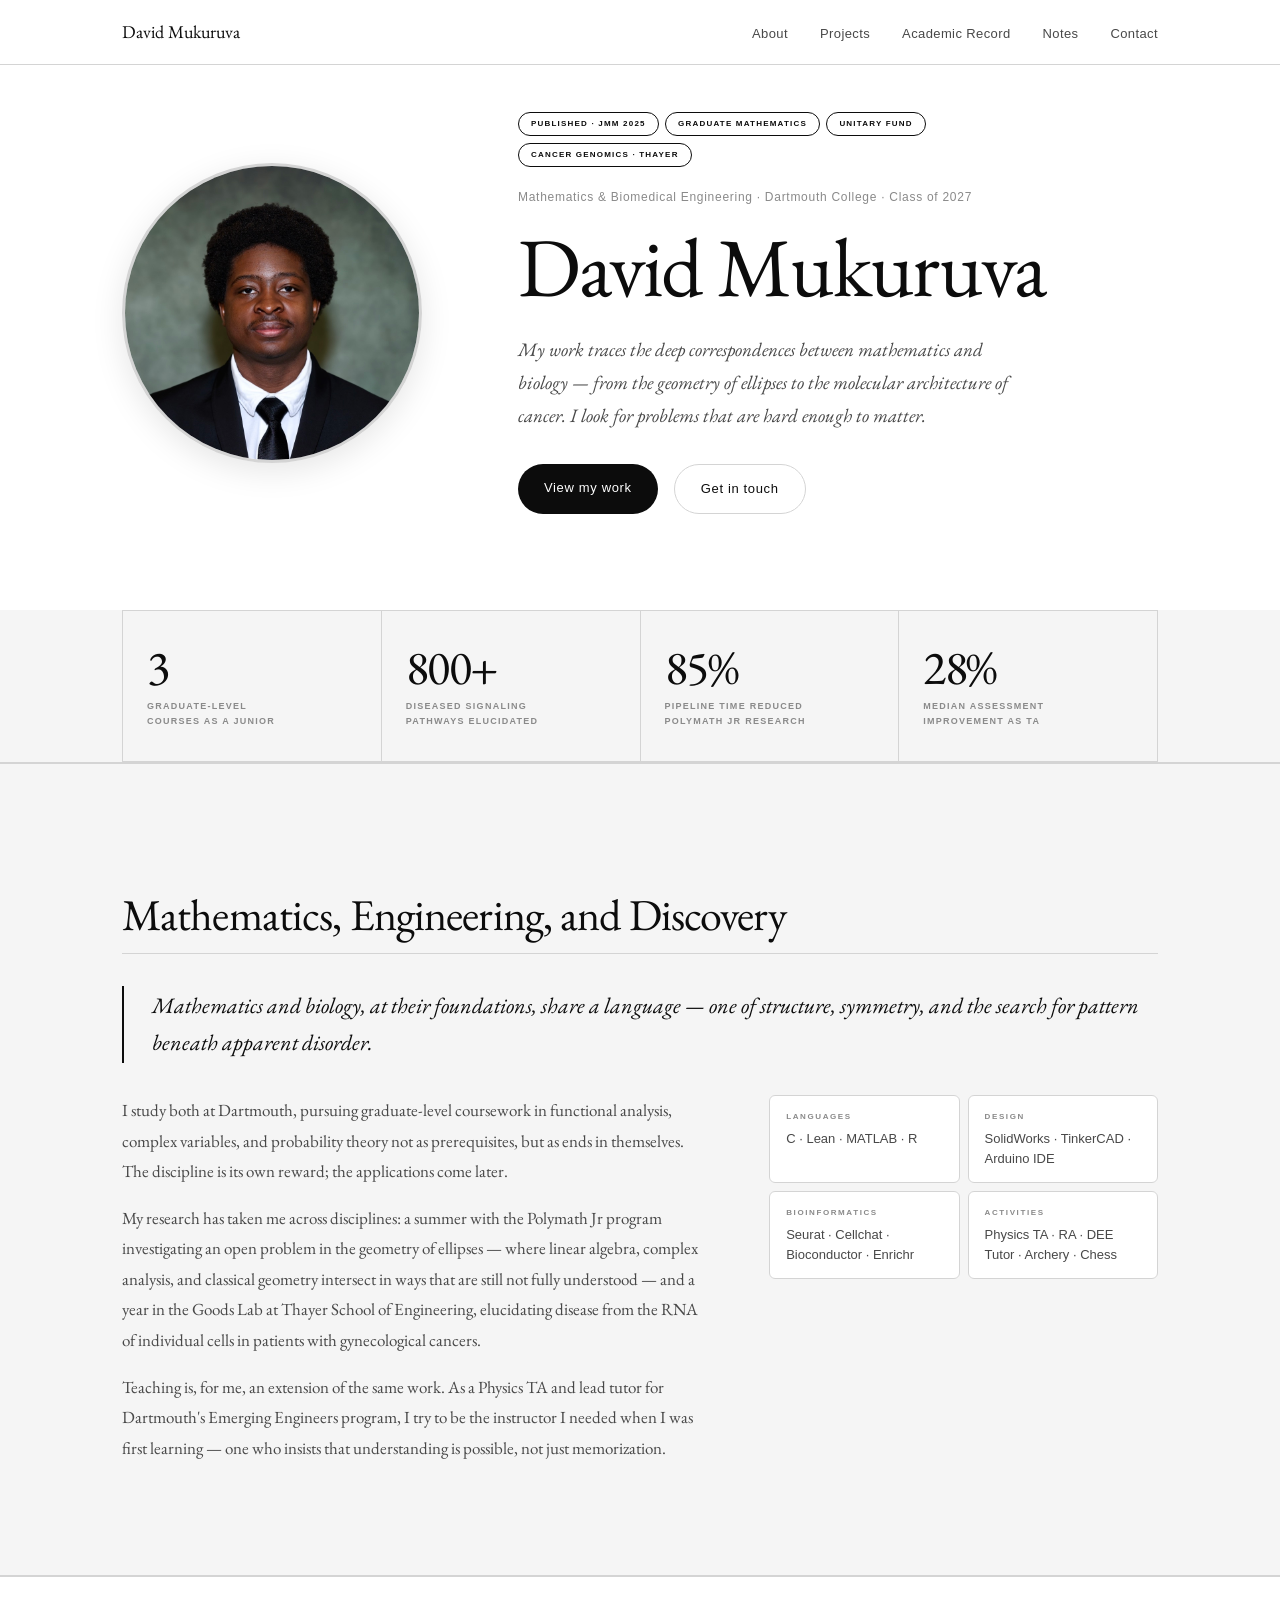
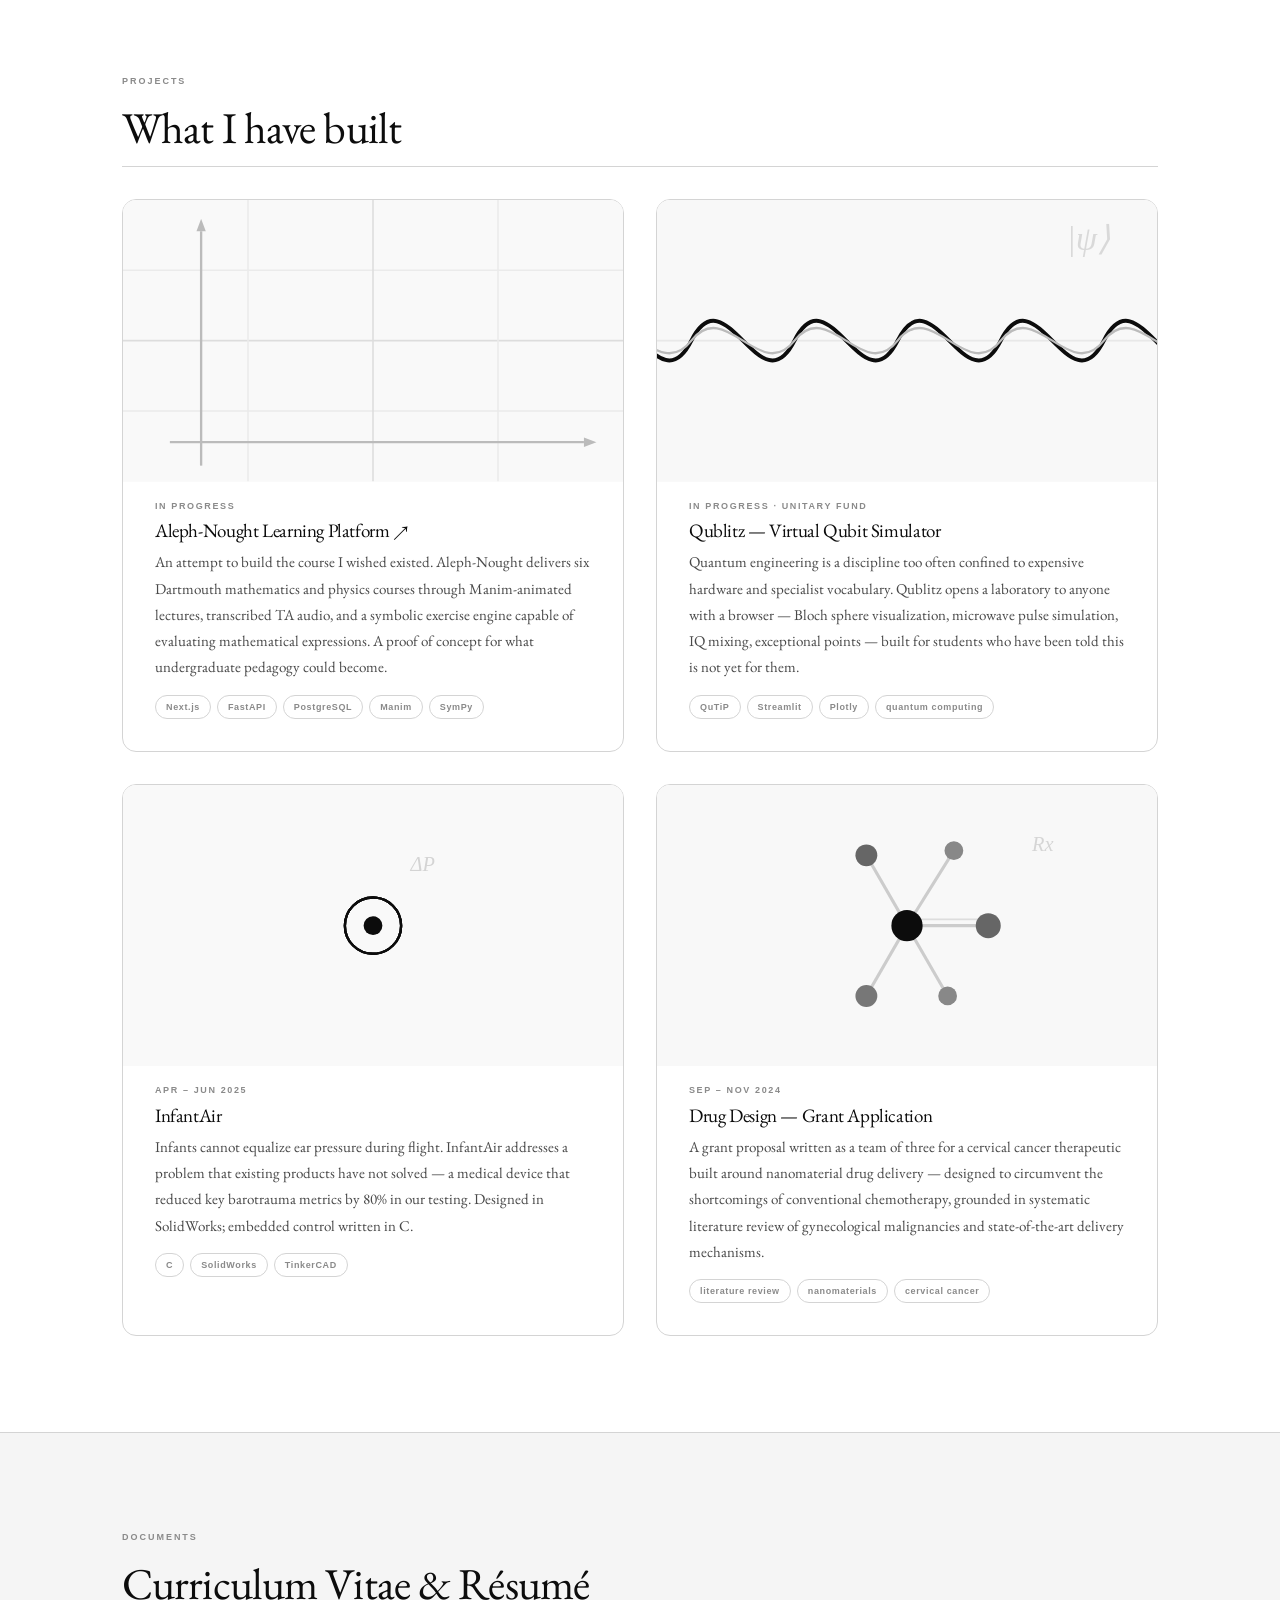
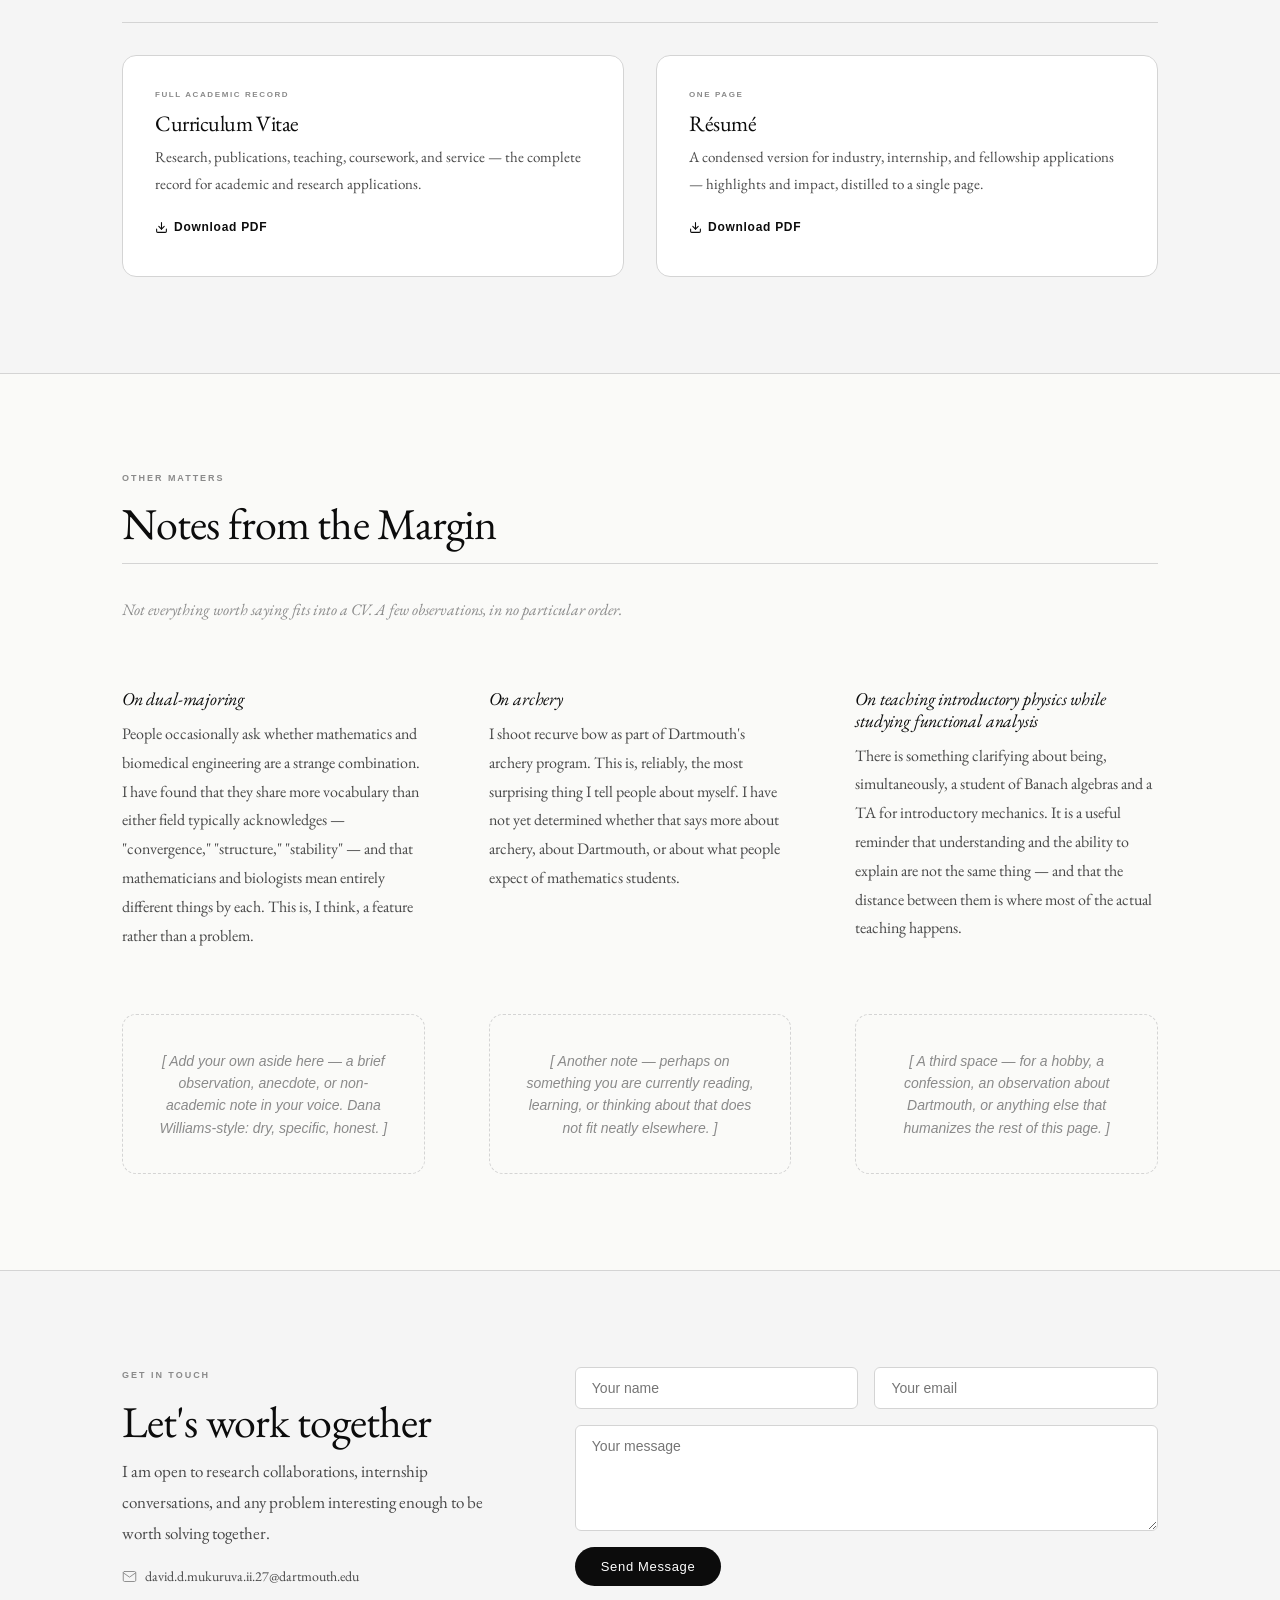
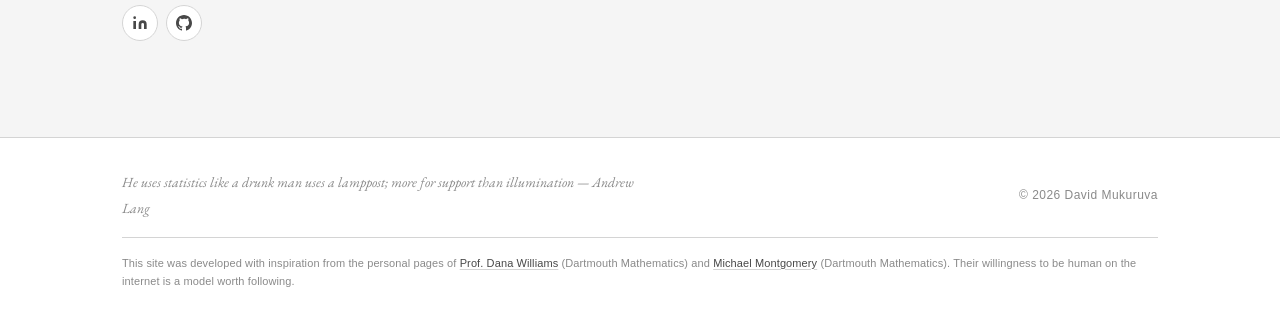
==== index.html @ 47dbb015 "feat: rounded aesthetic, SVG animations, downloads, asides, attributions Rounding / softer feel: - -" ====
<!DOCTYPE html>
<html lang="en">
<head>
  <meta charset="UTF-8">
  <meta name="viewport" content="width=device-width, initial-scale=1.0">
  <title>David Mukuruva — Mathematics &amp; BME at Dartmouth</title>
  <link rel="stylesheet" href="styles.css">
</head>
<body>

<!-- Header -->
<header class="header">
  <div class="container header-inner">
    <a href="#" class="logo">David Mukuruva</a>
    <button class="nav-toggle" aria-label="Toggle navigation" aria-expanded="false">
      <span></span><span></span><span></span>
    </button>
    <nav class="nav" id="nav">
      <ul class="nav-list">
        <li><a href="#about" class="nav-link">About</a></li>
        <li><a href="#projects" class="nav-link">Projects</a></li>
        <li><a href="coursework.html" class="nav-link">Academic Record</a></li>
        <li><a href="#notes" class="nav-link">Notes</a></li>
        <li><a href="#contact" class="nav-link">Contact</a></li>
      </ul>
    </nav>
  </div>
</header>

<!-- Hero -->
<section class="hero" id="hero">
  <div class="container">
    <div class="hero-grid">
      <div class="hero-visual">
        <div class="portrait-frame">
          <img src="images/david.jpg" alt="David Mukuruva">
        </div>
      </div>
      <div class="hero-content">
        <div class="hero-badges">
          <span class="hero-badge">Published · JMM 2025</span>
          <span class="hero-badge">Graduate Mathematics</span>
          <span class="hero-badge">Unitary Fund</span>
          <span class="hero-badge">Cancer Genomics · Thayer</span>
        </div>
        <p class="hero-tagline">Mathematics &amp; Biomedical Engineering · Dartmouth College · Class of 2027</p>
        <h1>David Mukuruva</h1>
        <p class="hero-description">
          My work traces the deep correspondences between mathematics and biology — from the geometry of ellipses to the molecular architecture of cancer. I look for problems that are hard enough to matter.
        </p>
        <div class="btn-group">
          <a href="#projects" class="btn btn-primary">View my work</a>
          <a href="#contact" class="btn btn-secondary">Get in touch</a>
        </div>
      </div>
    </div>
  </div>
</section>

<!-- Credential Bar -->
<div class="cred-bar">
  <div class="container">
    <div class="cred-grid">
      <div class="cred-item" data-animate style="--anim-delay: 0s">
        <span class="cred-number">3</span>
        <span class="cred-label">Graduate-level<br>courses as a junior</span>
      </div>
      <div class="cred-item" data-animate style="--anim-delay: 0.08s">
        <span class="cred-number">800+</span>
        <span class="cred-label">Diseased signaling<br>pathways elucidated</span>
      </div>
      <div class="cred-item" data-animate style="--anim-delay: 0.16s">
        <span class="cred-number">85%</span>
        <span class="cred-label">Pipeline time reduced<br>Polymath Jr research</span>
      </div>
      <div class="cred-item" data-animate style="--anim-delay: 0.24s">
        <span class="cred-number">28%</span>
        <span class="cred-label">Median assessment<br>improvement as TA</span>
      </div>
    </div>
  </div>
</div>

<!-- About -->
<section class="about" id="about">
  <div class="container">
    <span class="section-label" data-animate>About</span>
    <h2 class="section-title" data-animate style="--anim-delay: 0.05s">Mathematics, Engineering, and Discovery</h2>
    <blockquote class="pullquote" data-animate style="--anim-delay: 0.1s">
      Mathematics and biology, at their foundations, share a language — one of structure, symmetry, and the search for pattern beneath apparent disorder.
    </blockquote>
    <div class="about-body">
      <div class="about-prose" data-animate style="--anim-delay: 0.15s">
        <p>I study both at Dartmouth, pursuing graduate-level coursework in functional analysis, complex variables, and probability theory not as prerequisites, but as ends in themselves. The discipline is its own reward; the applications come later.</p>
        <p>My research has taken me across disciplines: a summer with the Polymath Jr program investigating an open problem in the geometry of ellipses — where linear algebra, complex analysis, and classical geometry intersect in ways that are still not fully understood — and a year in the Goods Lab at Thayer School of Engineering, elucidating disease from the RNA of individual cells in patients with gynecological cancers.</p>
        <p>Teaching is, for me, an extension of the same work. As a Physics TA and lead tutor for Dartmouth's Emerging Engineers program, I try to be the instructor I needed when I was first learning — one who insists that understanding is possible, not just memorization.</p>
      </div>
      <div class="skills-grid" data-animate style="--anim-delay: 0.2s">
        <div class="skill-item">
          <div class="skill-label">Languages</div>
          <div class="skill-value">C · Lean · MATLAB · R</div>
        </div>
        <div class="skill-item">
          <div class="skill-label">Design</div>
          <div class="skill-value">SolidWorks · TinkerCAD · Arduino IDE</div>
        </div>
        <div class="skill-item">
          <div class="skill-label">Bioinformatics</div>
          <div class="skill-value">Seurat · Cellchat · Bioconductor · Enrichr</div>
        </div>
        <div class="skill-item">
          <div class="skill-label">Activities</div>
          <div class="skill-value">Physics TA · RA · DEE Tutor · Archery · Chess</div>
        </div>
      </div>
    </div>
  </div>
</section>

<!-- Projects — SVG animated card visuals -->
<section class="projects" id="projects">
  <div class="container">
    <span class="section-label" data-animate>Projects</span>
    <h2 class="section-title" data-animate style="--anim-delay: 0.05s">What I have built</h2>
    <div class="work-grid">

      <!-- Aleph-Nought: animated function curve on coordinate axes -->
      <article class="work-card" data-animate style="--anim-delay: 0s">
        <div class="work-image">
          <svg viewBox="0 0 320 180" xmlns="http://www.w3.org/2000/svg" aria-hidden="true">
            <rect width="320" height="180" fill="#f9f9f9"/>
            <!-- Fine grid -->
            <line x1="0" y1="45" x2="320" y2="45" stroke="#ebebeb" stroke-width="1"/>
            <line x1="0" y1="90" x2="320" y2="90" stroke="#ddd" stroke-width="1"/>
            <line x1="0" y1="135" x2="320" y2="135" stroke="#ebebeb" stroke-width="1"/>
            <line x1="80" y1="0" x2="80" y2="180" stroke="#ebebeb" stroke-width="1"/>
            <line x1="160" y1="0" x2="160" y2="180" stroke="#ddd" stroke-width="1"/>
            <line x1="240" y1="0" x2="240" y2="180" stroke="#ebebeb" stroke-width="1"/>
            <!-- Axes -->
            <line x1="30" y1="155" x2="295" y2="155" stroke="#bbb" stroke-width="1.5"/>
            <line x1="50" y1="170" x2="50" y2="20" stroke="#bbb" stroke-width="1.5"/>
            <!-- Arrow heads -->
            <polygon points="295,152 303,155 295,158" fill="#bbb"/>
            <polygon points="47,20 50,12 53,20" fill="#bbb"/>
            <!-- Animated curve: polynomial/sinusoidal blend -->
            <path d="M 55,145 C 90,140 110,50 160,95 C 205,135 235,45 285,40"
                  fill="none" stroke="#0c0c0c" stroke-width="2.5"
                  stroke-linecap="round"
                  class="card-curve"/>
            <!-- Dot at end -->
            <circle cx="285" cy="40" r="4" fill="#0c0c0c" class="card-curve-dot"/>
            <!-- f(x) label -->
            <text x="258" y="34" font-family="Georgia,serif" font-size="14" fill="#0c0c0c" font-style="italic" class="card-curve-dot">f (x)</text>
          </svg>
        </div>
        <div class="work-info">
          <span class="work-category">in progress</span>
          <h3><a href="https://www.aleph-nought.com" target="_blank" rel="noopener">Aleph-Nought Learning Platform ↗</a></h3>
          <p>An attempt to build the course I wished existed. Aleph-Nought delivers six Dartmouth mathematics and physics courses through Manim-animated lectures, transcribed TA audio, and a symbolic exercise engine capable of evaluating mathematical expressions. A proof of concept for what undergraduate pedagogy could become.</p>
          <div class="tags">
            <span class="tag">Next.js</span>
            <span class="tag">FastAPI</span>
            <span class="tag">PostgreSQL</span>
            <span class="tag">Manim</span>
            <span class="tag">SymPy</span>
          </div>
        </div>
      </article>

      <!-- Qublitz: animated scrolling waveform (quantum oscillation) -->
      <article class="work-card" data-animate style="--anim-delay: 0.1s">
        <div class="work-image">
          <svg viewBox="0 0 320 180" xmlns="http://www.w3.org/2000/svg" overflow="hidden" aria-hidden="true">
            <rect width="320" height="180" fill="#f8f8f8"/>
            <!-- Baseline -->
            <line x1="0" y1="90" x2="320" y2="90" stroke="#e8e8e8" stroke-width="1"/>
            <!-- Moving primary wave: period 88px, starts left of view -->
            <g class="card-wave">
              <path d="M-176,90 C-154,46 -132,134 -110,90 C-88,46 -66,134 -44,90 C-22,46 0,134 22,90 C44,46 66,134 88,90 C110,46 132,134 154,90 C176,46 198,134 220,90 C242,46 264,134 286,90 C308,46 330,134 352,90 C374,46 396,134 418,90 C440,46 462,134 484,90"
                    fill="none" stroke="#0c0c0c" stroke-width="2.5" stroke-linecap="round"/>
            </g>
            <!-- Phase-shifted fainter second wave -->
            <g class="card-wave-soft">
              <path d="M-176,90 C-154,62 -132,118 -110,90 C-88,62 -66,118 -44,90 C-22,62 0,118 22,90 C44,62 66,118 88,90 C110,62 132,118 154,90 C176,62 198,118 220,90 C242,62 264,118 286,90 C308,62 330,118 352,90 C374,62 396,118 418,90 C440,62 462,118 484,90"
                    fill="none" stroke="#bbb" stroke-width="1.5" stroke-linecap="round"/>
            </g>
            <!-- |ψ⟩ label -->
            <text x="262" y="32" font-family="Georgia,serif" font-size="22" fill="rgba(0,0,0,0.12)" font-style="italic">|ψ⟩</text>
          </svg>
        </div>
        <div class="work-info">
          <span class="work-category">in progress · unitary fund</span>
          <h3>Qublitz — Virtual Qubit Simulator</h3>
          <p>Quantum engineering is a discipline too often confined to expensive hardware and specialist vocabulary. Qublitz opens a laboratory to anyone with a browser — Bloch sphere visualization, microwave pulse simulation, IQ mixing, exceptional points — built for students who have been told this is not yet for them.</p>
          <div class="tags">
            <span class="tag">QuTiP</span>
            <span class="tag">Streamlit</span>
            <span class="tag">Plotly</span>
            <span class="tag">quantum computing</span>
          </div>
        </div>
      </article>

      <!-- InfantAir: expanding pressure rings -->
      <article class="work-card" data-animate style="--anim-delay: 0.2s">
        <div class="work-image">
          <svg viewBox="0 0 320 180" xmlns="http://www.w3.org/2000/svg" aria-hidden="true">
            <rect width="320" height="180" fill="#f9f9f9"/>
            <!-- Pressure rings centered -->
            <g transform="translate(160,90)">
              <circle cx="0" cy="0" r="6" fill="#0c0c0c"/>
              <circle cx="0" cy="0" r="18" fill="none" stroke="#0c0c0c" stroke-width="1.5" class="card-ring-a"/>
              <circle cx="0" cy="0" r="18" fill="none" stroke="#0c0c0c" stroke-width="1.5" class="card-ring-b"/>
              <circle cx="0" cy="0" r="18" fill="none" stroke="#0c0c0c" stroke-width="1.5" class="card-ring-c"/>
            </g>
            <!-- Label -->
            <text x="184" y="55" font-family="Georgia,serif" font-size="13" fill="rgba(0,0,0,0.15)" font-style="italic">ΔP</text>
          </svg>
        </div>
        <div class="work-info">
          <span class="work-category">Apr – Jun 2025</span>
          <h3>InfantAir</h3>
          <p>Infants cannot equalize ear pressure during flight. InfantAir addresses a problem that existing products have not solved — a medical device that reduced key barotrauma metrics by 80% in our testing. Designed in SolidWorks; embedded control written in C.</p>
          <div class="tags">
            <span class="tag">C</span>
            <span class="tag">SolidWorks</span>
            <span class="tag">TinkerCAD</span>
          </div>
        </div>
      </article>

      <!-- Drug Design: slowly rotating molecular diagram -->
      <article class="work-card" data-animate style="--anim-delay: 0.3s">
        <div class="work-image">
          <svg viewBox="0 0 320 180" xmlns="http://www.w3.org/2000/svg" aria-hidden="true">
            <rect width="320" height="180" fill="#f8f8f8"/>
            <g transform="translate(160,90)">
              <g class="card-molecule">
                <!-- Bonds -->
                <line x1="0" y1="0" x2="52" y2="0"  stroke="#ccc" stroke-width="2"/>
                <line x1="0" y1="0" x2="-26" y2="45" stroke="#ccc" stroke-width="2"/>
                <line x1="0" y1="0" x2="-26" y2="-45"stroke="#ccc" stroke-width="2"/>
                <line x1="0" y1="0" x2="30" y2="-48" stroke="#ccc" stroke-width="2"/>
                <line x1="0" y1="0" x2="26" y2="45"  stroke="#ccc" stroke-width="2"/>
                <!-- Double bond -->
                <line x1="4" y1="-4" x2="52" y2="-4" stroke="#ddd" stroke-width="1"/>
                <!-- Peripheral atoms -->
                <circle cx="52"  cy="0"  r="8"  fill="#666"/>
                <circle cx="-26" cy="45" r="7"  fill="#777"/>
                <circle cx="-26" cy="-45"r="7"  fill="#666"/>
                <circle cx="30"  cy="-48"r="6"  fill="#888"/>
                <circle cx="26"  cy="45" r="6"  fill="#888"/>
                <!-- Central atom -->
                <circle cx="0"   cy="0"  r="10" fill="#0c0c0c"/>
              </g>
            </g>
            <text x="240" y="42" font-family="Georgia,serif" font-size="13" fill="rgba(0,0,0,0.14)" font-style="italic">Rx</text>
          </svg>
        </div>
        <div class="work-info">
          <span class="work-category">Sep – Nov 2024</span>
          <h3>Drug Design — Grant Application</h3>
          <p>A grant proposal written as a team of three for a cervical cancer therapeutic built around nanomaterial drug delivery — designed to circumvent the shortcomings of conventional chemotherapy, grounded in systematic literature review of gynecological malignancies and state-of-the-art delivery mechanisms.</p>
          <div class="tags">
            <span class="tag">literature review</span>
            <span class="tag">nanomaterials</span>
            <span class="tag">cervical cancer</span>
          </div>
        </div>
      </article>

    </div>
  </div>
</section>

<!-- Resume & CV Downloads -->
<!-- Place PDFs at: assets/david-mukuruva-resume.pdf and assets/david-mukuruva-cv.pdf -->
<section class="download-section" id="documents">
  <div class="container">
    <span class="section-label" data-animate>Documents</span>
    <h2 class="section-title" data-animate style="--anim-delay: 0.05s">Curriculum Vitae &amp; Résumé</h2>
    <div class="download-grid">

      <a href="assets/david-mukuruva-cv.pdf" class="download-card" data-animate style="--anim-delay: 0s" download>
        <span class="download-type">Full Academic Record</span>
        <h3>Curriculum Vitae</h3>
        <p>Research, publications, teaching, coursework, and service — the complete record for academic and research applications.</p>
        <span class="download-cta">
          <svg width="13" height="13" viewBox="0 0 24 24" fill="none" stroke="currentColor" stroke-width="2" stroke-linecap="round" stroke-linejoin="round"><path d="M21 15v4a2 2 0 0 1-2 2H5a2 2 0 0 1-2-2v-4"/><polyline points="7 10 12 15 17 10"/><line x1="12" y1="15" x2="12" y2="3"/></svg>
          Download PDF
        </span>
      </a>

      <a href="assets/david-mukuruva-resume.pdf" class="download-card" data-animate style="--anim-delay: 0.1s" download>
        <span class="download-type">One Page</span>
        <h3>Résumé</h3>
        <p>A condensed version for industry, internship, and fellowship applications — highlights and impact, distilled to a single page.</p>
        <span class="download-cta">
          <svg width="13" height="13" viewBox="0 0 24 24" fill="none" stroke="currentColor" stroke-width="2" stroke-linecap="round" stroke-linejoin="round"><path d="M21 15v4a2 2 0 0 1-2 2H5a2 2 0 0 1-2-2v-4"/><polyline points="7 10 12 15 17 10"/><line x1="12" y1="15" x2="12" y2="3"/></svg>
          Download PDF
        </span>
      </a>

    </div>
  </div>
</section>

<!-- Personal Asides — Dana Williams-style personal section -->
<section class="asides" id="notes">
  <div class="container">
    <span class="section-label" data-animate>Other Matters</span>
    <h2 class="section-title" data-animate style="--anim-delay: 0.05s">Notes from the Margin</h2>
    <p class="asides-intro" data-animate style="--anim-delay: 0.1s">Not everything worth saying fits into a CV. A few observations, in no particular order.</p>

    <div class="aside-grid">

      <div class="aside" data-animate style="--anim-delay: 0s">
        <h3>On dual-majoring</h3>
        <p>People occasionally ask whether mathematics and biomedical engineering are a strange combination. I have found that they share more vocabulary than either field typically acknowledges — "convergence," "structure," "stability" — and that mathematicians and biologists mean entirely different things by each. This is, I think, a feature rather than a problem.</p>
      </div>

      <div class="aside" data-animate style="--anim-delay: 0.08s">
        <h3>On archery</h3>
        <p>I shoot recurve bow as part of Dartmouth's archery program. This is, reliably, the most surprising thing I tell people about myself. I have not yet determined whether that says more about archery, about Dartmouth, or about what people expect of mathematics students.</p>
      </div>

      <div class="aside" data-animate style="--anim-delay: 0.16s">
        <h3>On teaching introductory physics while studying functional analysis</h3>
        <p>There is something clarifying about being, simultaneously, a student of Banach algebras and a TA for introductory mechanics. It is a useful reminder that understanding and the ability to explain are not the same thing — and that the distance between them is where most of the actual teaching happens.</p>
      </div>

      <!-- Placeholder: fill these in with your own asides -->
      <div class="aside aside-placeholder" data-animate style="--anim-delay: 0.24s">
        <p>[ Add your own aside here — a brief observation, anecdote, or non-academic note in your voice. Dana Williams-style: dry, specific, honest. ]</p>
      </div>

      <div class="aside aside-placeholder" data-animate style="--anim-delay: 0.32s">
        <p>[ Another note — perhaps on something you are currently reading, learning, or thinking about that does not fit neatly elsewhere. ]</p>
      </div>

      <div class="aside aside-placeholder" data-animate style="--anim-delay: 0.4s">
        <p>[ A third space — for a hobby, a confession, an observation about Dartmouth, or anything else that humanizes the rest of this page. ]</p>
      </div>

    </div>
  </div>
</section>

<!-- Contact -->
<section class="contact" id="contact">
  <div class="container">
    <div class="contact-grid">
      <div class="contact-info" data-animate>
        <span class="section-label">Get in Touch</span>
        <h2>Let's work together</h2>
        <p>I am open to research collaborations, internship conversations, and any problem interesting enough to be worth solving together.</p>
        <p class="contact-detail">
          <svg width="15" height="15" viewBox="0 0 24 24" fill="none" stroke="currentColor" stroke-width="1.5" stroke-linecap="round" stroke-linejoin="round">
            <path d="M4 4h16c1.1 0 2 .9 2 2v12c0 1.1-.9 2-2 2H4c-1.1 0-2-.9-2-2V6c0-1.1.9-2 2-2z"/><polyline points="22,6 12,13 2,6"/>
          </svg>
          david.d.mukuruva.ii.27@dartmouth.edu
        </p>
        <div class="social-links">
          <a href="https://linkedin.com/in/David" class="social-link" aria-label="LinkedIn" target="_blank" rel="noopener">
            <svg width="16" height="16" viewBox="0 0 24 24" fill="currentColor"><path d="M16 8a6 6 0 0 1 6 6v7h-4v-7a2 2 0 0 0-2-2 2 2 0 0 0-2 2v7h-4v-7a6 6 0 0 1 6-6z"/><rect x="2" y="9" width="4" height="12"/><circle cx="4" cy="4" r="2"/></svg>
          </a>
          <a href="https://github.com/dmukuruva-creator" class="social-link" aria-label="GitHub" target="_blank" rel="noopener">
            <svg width="16" height="16" viewBox="0 0 24 24" fill="currentColor"><path d="M12 0C5.374 0 0 5.373 0 12c0 5.302 3.438 9.8 8.207 11.387.599.111.793-.261.793-.577v-2.234c-3.338.726-4.033-1.416-4.033-1.416-.546-1.387-1.333-1.756-1.333-1.756-1.089-.745.083-.729.083-.729 1.205.084 1.839 1.237 1.839 1.237 1.07 1.834 2.807 1.304 3.492.997.107-.775.418-1.305.762-1.604-2.665-.305-5.467-1.334-5.467-5.931 0-1.311.469-2.381 1.236-3.221-.124-.303-.535-1.524.117-3.176 0 0 1.008-.322 3.301 1.23A11.509 11.509 0 0 1 12 5.803c1.02.005 2.047.138 3.006.404 2.291-1.552 3.297-1.23 3.297-1.23.653 1.653.242 2.874.118 3.176.77.84 1.235 1.911 1.235 3.221 0 4.609-2.807 5.624-5.479 5.921.43.372.823 1.102.823 2.222v3.293c0 .319.192.694.801.576C20.566 21.797 24 17.3 24 12c0-6.627-5.373-12-12-12z"/></svg>
          </a>
        </div>
      </div>
      <form class="contact-form" data-animate style="--anim-delay: 0.1s" action="#" method="post">
        <div class="form-row">
          <input type="text" class="form-input" name="name" placeholder="Your name" required>
          <input type="email" class="form-input" name="email" placeholder="Your email" required>
        </div>
        <textarea class="form-input form-textarea" name="message" placeholder="Your message" rows="5" required></textarea>
        <button type="submit" class="btn btn-primary">Send Message</button>
      </form>
    </div>
  </div>
</section>

<!-- Footer with attribution -->
<footer class="footer">
  <div class="container">
    <div class="footer-content">
      <p class="footer-quote">He uses statistics like a drunk man uses a lamppost; more for support than illumination — Andrew Lang</p>
      <p class="footer-copy">© 2026 David Mukuruva</p>
    </div>
    <div class="footer-attribution">
      <p>This site was developed with inspiration from the personal pages of <a href="https://math.dartmouth.edu/~dana/other/" target="_blank" rel="noopener">Prof. Dana Williams</a> (Dartmouth Mathematics) and <a href="https://michaelrmontgomery.github.io" target="_blank" rel="noopener">Michael Montgomery</a> (Dartmouth Mathematics). Their willingness to be human on the internet is a model worth following.</p>
    </div>
  </div>
</footer>

<script src="script.js"></script>
</body>
</html>
---- styles.css ----
@charset "utf-8";
/* David Mukuruva — Personal Portfolio */

@import url('https://fonts.googleapis.com/css2?family=EB+Garamond:ital,wght@0,400;0,500;0,600;1,400;1,500&display=swap');

:root {
	--color-bg:          #ffffff;
	--color-bg-alt:      #f5f5f5;
	--color-bg-warm:     #fafaf8;
	--color-text:        #0c0c0c;
	--color-text-light:  #484848;
	--color-text-faint:  #8a8a8a;
	--color-border:      #d4d4d4;
	--color-border-dark: #0c0c0c;
	--color-white:       #ffffff;
	--color-black:       #0c0c0c;

	/* Legacy aliases */
	--color-primary:       var(--color-black);
	--color-primary-light: var(--color-bg-alt);
	--color-primary-dark:  #000000;

	--font-serif:   "EB Garamond", Georgia, "Times New Roman", serif;
	--font-sans:    -apple-system, BlinkMacSystemFont, "Segoe UI", Roboto, Arial, sans-serif;
	--font-heading: var(--font-serif);

	/* Rounded, softer aesthetic */
	--radius:      14px;
	--radius-pill: 100px;
	--radius-sm:   6px;

	--space-xs: 0.5rem;
	--space-sm: 1rem;
	--space-md: 2rem;
	--space-lg: 4rem;
	--space-xl: 6rem;

	--max-width: 1100px;
}

/* ===========================
   Reset & Base
   =========================== */
*, *::before, *::after { box-sizing: border-box; margin: 0; padding: 0; }
html { scroll-behavior: smooth; scroll-padding-top: 5rem; }
body {
	font-family: var(--font-serif);
	font-size: 1.0625rem;
	line-height: 1.8;
	color: var(--color-text);
	background: var(--color-bg);
}
img { max-width: 100%; height: auto; display: block; }
a { color: var(--color-text); text-decoration: none; transition: opacity 0.2s ease; }
a:hover { opacity: 0.6; }

/* ===========================
   Typography
   =========================== */
h1, h2, h3, h4 {
	font-family: var(--font-serif);
	font-weight: 400;
	line-height: 1.2;
	color: var(--color-text);
	letter-spacing: -0.02em;
}
h1 { font-size: clamp(3.25rem, 6.5vw, 5.25rem); }
h2 { font-size: clamp(2rem, 3.5vw, 2.75rem); margin-bottom: var(--space-md); }
h3 { font-size: 1.1875rem; margin-bottom: 0.25rem; }
p  { margin-bottom: var(--space-sm); }

.section-title {
	font-family: var(--font-serif);
	font-size: clamp(2rem, 3.5vw, 2.75rem);
	font-weight: 400;
	letter-spacing: -0.02em;
	line-height: 1.2;
	padding-bottom: 0.75rem;
	border-bottom: 1px solid var(--color-border);
	margin-bottom: var(--space-md);
}

.pullquote {
	font-family: var(--font-serif);
	font-size: 1.375rem;
	font-style: italic;
	line-height: 1.65;
	color: var(--color-text);
	border-left: 2px solid var(--color-black);
	padding: 0.125rem 0 0.125rem 1.75rem;
	margin: 0 0 var(--space-md);
}

/* ===========================
   Layout
   =========================== */
.container {
	width: 100%;
	max-width: var(--max-width);
	margin: 0 auto;
	padding: 0 var(--space-md);
}
section { padding: var(--space-xl) 0; }

.section-label {
	display: block;
	font-family: var(--font-sans);
	font-size: 0.5625rem;
	font-weight: 700;
	letter-spacing: 0.22em;
	text-transform: uppercase;
	color: var(--color-text-faint);
	margin-bottom: 0.75rem;
}

/* ===========================
   Buttons — pill shape
   =========================== */
.btn {
	display: inline-block;
	font-family: var(--font-sans);
	font-size: 0.8125rem;
	font-weight: 500;
	letter-spacing: 0.05em;
	padding: 0.75rem 1.625rem;
	border: none;
	border-radius: var(--radius-pill);
	cursor: pointer;
	transition: background 0.2s ease, box-shadow 0.2s ease;
}
.btn-primary  { background: var(--color-black); color: var(--color-white); }
.btn-primary:hover  { background: #2a2a2a; color: var(--color-white); opacity: 1; box-shadow: 0 4px 16px rgba(0,0,0,0.18); }
.btn-secondary { background: transparent; color: var(--color-text); border: 1px solid var(--color-border); }
.btn-secondary:hover { border-color: var(--color-black); color: var(--color-text); opacity: 1; }
.btn-group { display: flex; flex-wrap: wrap; gap: var(--space-sm); }

.btn-small {
	display: inline-block;
	font-family: var(--font-sans);
	font-size: 0.75rem;
	font-weight: 500;
	letter-spacing: 0.04em;
	padding: 0.35rem 1rem;
	color: var(--color-text);
	border: 1px solid var(--color-border);
	border-radius: var(--radius-pill);
	transition: border-color 0.2s ease;
}
.btn-small:hover { border-color: var(--color-black); opacity: 1; }

/* ===========================
   Tags — pill shape
   =========================== */
.tags { display: flex; flex-wrap: wrap; gap: 0.375rem; margin-top: 0.875rem; }
.tag {
	font-family: var(--font-sans);
	font-size: 0.5625rem;
	font-weight: 600;
	letter-spacing: 0.07em;
	padding: 3px 10px;
	border: 1px solid var(--color-border);
	border-radius: var(--radius-pill);
	color: var(--color-text-faint);
}

/* ===========================
   Header & Nav
   =========================== */
.header {
	position: fixed;
	top: 0; left: 0; right: 0;
	background: rgba(255, 255, 255, 0.97);
	backdrop-filter: blur(8px);
	z-index: 100;
	border-bottom: 1px solid var(--color-border);
}
.header-inner {
	display: flex;
	align-items: center;
	justify-content: space-between;
	height: 4rem;
}
.logo { font-family: var(--font-serif); font-size: 1.125rem; font-weight: 400; color: var(--color-text); }
.logo:hover { opacity: 1; }
.nav-list { display: flex; gap: var(--space-md); list-style: none; }
.nav-link { font-family: var(--font-sans); font-size: 0.8125rem; letter-spacing: 0.03em; color: var(--color-text-light); transition: color 0.2s ease; }
.nav-link:hover { color: var(--color-text); opacity: 1; }
.nav-toggle { display: none; background: none; border: none; cursor: pointer; padding: var(--space-xs); }
.nav-toggle span { display: block; width: 22px; height: 1.5px; background: var(--color-text); margin: 5px 0; transition: 0.2s; }

/* ===========================
   Hero
   =========================== */
.hero {
	display: flex;
	align-items: center;
	padding-top: 7rem;
	padding-bottom: var(--space-xl);
	background: var(--color-bg);
}
.hero-grid {
	display: grid;
	grid-template-columns: 1fr;
	gap: var(--space-lg);
	align-items: center;
}
.hero-visual { order: 2; display: flex; justify-content: center; }
.hero-content { order: 1; }

@media (min-width: 900px) {
	.hero-grid { grid-template-columns: auto 1fr; gap: var(--space-xl); }
	.hero-visual { order: unset; justify-content: flex-start; }
	.hero-content { order: unset; max-width: 580px; }
}

/* Circular portrait */
.portrait-frame {
	width: 260px;
	height: 260px;
	border-radius: 50%;
	overflow: hidden;
	border: 3px solid var(--color-border);
	box-shadow: 0 8px 32px rgba(0, 0, 0, 0.1);
	flex-shrink: 0;
}
.portrait-frame img { width: 100%; height: 100%; object-fit: cover; object-position: center 15%; }

@media (min-width: 900px) { .portrait-frame { width: 300px; height: 300px; } }

/* Credential badge pills */
.hero-badges { display: flex; flex-wrap: wrap; gap: 0.4rem; margin-bottom: 1.25rem; }
.hero-badge {
	font-family: var(--font-sans);
	font-size: 0.5rem;
	font-weight: 700;
	letter-spacing: 0.15em;
	text-transform: uppercase;
	padding: 4px 12px;
	border: 1px solid var(--color-border-dark);
	border-radius: var(--radius-pill);
	color: var(--color-text);
}

.hero-tagline { font-family: var(--font-sans); font-size: 0.75rem; letter-spacing: 0.06em; color: var(--color-text-faint); margin-bottom: 0.5rem; }
.hero h1 { margin-bottom: var(--space-sm); }
.hero-description { font-family: var(--font-serif); font-size: 1.1875rem; line-height: 1.75; color: var(--color-text-light); margin-bottom: var(--space-md); max-width: 500px; font-style: italic; }

/* ===========================
   Credential Bar
   =========================== */
.cred-bar { background: var(--color-bg-alt); border-bottom: 1px solid var(--color-border); }
.cred-grid {
	display: grid;
	grid-template-columns: repeat(2, 1fr);
	border-top: 1px solid var(--color-border);
	border-left: 1px solid var(--color-border);
}
@media (min-width: 600px) { .cred-grid { grid-template-columns: repeat(4, 1fr); } }
.cred-item { padding: 2rem 1.5rem; border-right: 1px solid var(--color-border); border-bottom: 1px solid var(--color-border); }
.cred-number { display: block; font-family: var(--font-serif); font-size: 3rem; font-weight: 400; color: var(--color-text); line-height: 1; margin-bottom: 0.5rem; letter-spacing: -0.03em; }
.cred-label { display: block; font-family: var(--font-sans); font-size: 0.5625rem; font-weight: 600; letter-spacing: 0.14em; text-transform: uppercase; color: var(--color-text-faint); line-height: 1.7; }

/* ===========================
   About
   =========================== */
.about { background: var(--color-bg-alt); border-top: 1px solid var(--color-border); border-bottom: 1px solid var(--color-border); }
.about-body { display: grid; grid-template-columns: 1fr; gap: var(--space-lg); }
@media (min-width: 768px) { .about-body { grid-template-columns: 1.5fr 1fr; align-items: start; } }
.about-prose p { font-family: var(--font-serif); font-size: 1.0625rem; color: var(--color-text-light); line-height: 1.8; }

.skills-grid { display: grid; grid-template-columns: 1fr 1fr; gap: 8px; }
.skill-item { background: var(--color-white); border: 1px solid var(--color-border); border-radius: var(--radius-sm); padding: 0.875rem 1rem; }
.skill-label { font-family: var(--font-sans); font-size: 0.5rem; font-weight: 700; letter-spacing: 0.2em; text-transform: uppercase; color: var(--color-text-faint); margin-bottom: 0.3rem; }
.skill-value { font-family: var(--font-sans); font-size: 0.8125rem; color: var(--color-text-light); line-height: 1.5; }

/* ===========================
   Project Cards with SVG animations
   =========================== */
.projects { background: var(--color-bg); border-top: 1px solid var(--color-border); }
.work-grid { display: grid; grid-template-columns: 1fr; gap: var(--space-md); }
.work-card {
	background: var(--color-white);
	border-radius: var(--radius);
	overflow: hidden;
	border: 1px solid var(--color-border);
	transition: border-color 0.25s ease, box-shadow 0.25s ease, transform 0.25s ease;
}
.work-card:hover { border-color: var(--color-black); box-shadow: 0 8px 32px rgba(0,0,0,0.08); transform: translateY(-3px); }
.work-image {
	aspect-ratio: 16 / 9;
	overflow: hidden;
	background: #f9f9f9;
	display: block;
}
.work-image svg { width: 100%; height: 100%; display: block; }
.work-info { padding: var(--space-sm) var(--space-md) var(--space-md); }
.work-category { display: block; font-family: var(--font-sans); font-size: 0.5625rem; font-weight: 700; letter-spacing: 0.18em; text-transform: uppercase; color: var(--color-text-faint); margin-bottom: 0.4rem; }
.work-info h3 { font-family: var(--font-serif); font-size: 1.1875rem; margin-bottom: 0.4rem; }
.work-info h3 a { color: var(--color-text); }
.work-info h3 a:hover { opacity: 0.6; }
.work-info p { font-family: var(--font-serif); color: var(--color-text-light); font-size: 0.9375rem; line-height: 1.75; margin-bottom: 0; }
@media (min-width: 640px) { .work-grid { grid-template-columns: repeat(2, 1fr); } }

/* Project card SVG animations */
@keyframes drawCurve {
	0%, 3%  { stroke-dashoffset: 380; }
	65%, 82%{ stroke-dashoffset: 0;   }
	96%,100%{ stroke-dashoffset: 0; opacity: 0; }
}
@keyframes dotAppear {
	0%, 60% { opacity: 0; }
	70%, 82% { opacity: 1; }
	96%, 100%{ opacity: 0; }
}
@keyframes waveScroll {
	from { transform: translateX(0); }
	to   { transform: translateX(-88px); }
}
@keyframes ringExpand {
	0%   { transform: scale(0.4); opacity: 0.75; }
	100% { transform: scale(5); opacity: 0; }
}
@keyframes molRotate {
	from { transform: rotate(0deg); }
	to   { transform: rotate(360deg); }
}

.card-curve      { stroke-dasharray: 380; stroke-dashoffset: 380; animation: drawCurve 4s cubic-bezier(0.4,0,0.2,1) 0.5s infinite; }
.card-curve-dot  { animation: dotAppear 4s ease 0.5s infinite; opacity: 0; }
.card-wave       { animation: waveScroll 2.8s linear infinite; }
.card-wave-soft  { animation: waveScroll 2.8s linear 1.4s infinite; }
.card-ring-a     { transform-box: fill-box; transform-origin: center center; animation: ringExpand 2.6s ease-out infinite 0s; }
.card-ring-b     { transform-box: fill-box; transform-origin: center center; animation: ringExpand 2.6s ease-out infinite 0.87s; }
.card-ring-c     { transform-box: fill-box; transform-origin: center center; animation: ringExpand 2.6s ease-out infinite 1.73s; }
.card-molecule   { transform-box: fill-box; transform-origin: center center; animation: molRotate 16s linear infinite; }

@media (prefers-reduced-motion: reduce) {
	.card-curve, .card-ring-a, .card-ring-b, .card-ring-c, .card-molecule,
	.card-wave, .card-wave-soft, .card-curve-dot { animation: none; }
}

/* ===========================
   Resume / CV Downloads
   =========================== */
.download-section { background: var(--color-bg-alt); border-top: 1px solid var(--color-border); }
.download-grid { display: grid; grid-template-columns: 1fr; gap: var(--space-md); margin-top: 0; }
@media (min-width: 540px) { .download-grid { grid-template-columns: repeat(2, 1fr); } }
.download-card {
	display: block;
	padding: var(--space-md);
	background: var(--color-white);
	border: 1px solid var(--color-border);
	border-radius: var(--radius);
	transition: border-color 0.2s ease, box-shadow 0.2s ease, transform 0.2s ease;
}
.download-card:hover { border-color: var(--color-black); box-shadow: 0 6px 24px rgba(0,0,0,0.07); transform: translateY(-2px); opacity: 1; }
.download-type { font-family: var(--font-sans); font-size: 0.5rem; font-weight: 700; letter-spacing: 0.2em; text-transform: uppercase; color: var(--color-text-faint); display: block; margin-bottom: 0.5rem; }
.download-card h3 { font-family: var(--font-serif); font-size: 1.375rem; margin-bottom: 0.375rem; }
.download-card p { font-family: var(--font-serif); font-size: 0.9375rem; color: var(--color-text-light); margin-bottom: var(--space-sm); }
.download-cta { font-family: var(--font-sans); font-size: 0.75rem; font-weight: 600; letter-spacing: 0.06em; color: var(--color-text); display: inline-flex; align-items: center; gap: 0.375rem; }

/* ===========================
   Asides — personal, Dana Williams-style
   =========================== */
.asides {
	background: var(--color-bg-warm);
	border-top: 1px solid var(--color-border);
	border-bottom: 1px solid var(--color-border);
}
.asides-intro {
	font-family: var(--font-serif);
	font-size: 1rem;
	font-style: italic;
	color: var(--color-text-faint);
	margin-bottom: var(--space-lg);
	max-width: 520px;
}
.aside-grid { display: grid; grid-template-columns: 1fr; gap: var(--space-lg); }
@media (min-width: 640px) { .aside-grid { grid-template-columns: repeat(2, 1fr); } }
@media (min-width: 1024px) { .aside-grid { grid-template-columns: repeat(3, 1fr); } }
.aside h3 { font-family: var(--font-serif); font-size: 1.125rem; font-style: italic; font-weight: 400; margin-bottom: 0.625rem; color: var(--color-text); letter-spacing: -0.01em; }
.aside p { font-family: var(--font-serif); font-size: 1rem; color: var(--color-text-light); line-height: 1.8; margin-bottom: 0; }
.aside-placeholder {
	border: 1.5px dashed var(--color-border);
	border-radius: var(--radius);
	padding: var(--space-md);
	display: flex;
	flex-direction: column;
	justify-content: center;
	min-height: 160px;
}
.aside-placeholder p { font-family: var(--font-sans); font-size: 0.875rem; color: var(--color-text-faint); font-style: italic; margin: 0; text-align: center; line-height: 1.6; }

/* ===========================
   Experience (coursework page)
   =========================== */
.experience { background: var(--color-bg); }
.exp-grid { display: grid; grid-template-columns: 1fr; gap: var(--space-md); }
.exp-card {
	padding: var(--space-md);
	background: var(--color-white);
	border: 1px solid var(--color-border);
	border-radius: var(--radius);
	transition: border-color 0.25s ease, box-shadow 0.25s ease;
}
.exp-card:hover { border-color: var(--color-black); box-shadow: 0 4px 20px rgba(0,0,0,0.06); }
.exp-card-header { display: flex; justify-content: space-between; align-items: flex-start; gap: var(--space-sm); margin-bottom: 0.25rem; }
.exp-card-title { font-family: var(--font-serif); font-size: 1.125rem; font-weight: 500; color: var(--color-text); margin: 0; line-height: 1.3; }
.exp-card-date { font-family: var(--font-sans); font-size: 0.6875rem; color: var(--color-text-faint); white-space: nowrap; flex-shrink: 0; padding-top: 0.2rem; }
.exp-card-place { font-family: var(--font-sans); font-size: 0.8125rem; color: var(--color-text-faint); margin-bottom: 0.875rem; }
.exp-bullets { list-style: none; margin: 0; padding: 0; }
.exp-bullets li { font-family: var(--font-serif); font-size: 0.9375rem; color: var(--color-text-light); line-height: 1.7; padding-left: 1.25rem; position: relative; margin-bottom: 0.3rem; }
.exp-bullets li::before { content: '—'; position: absolute; left: 0; color: var(--color-text-faint); font-size: 0.875rem; }
@media (min-width: 768px)  { .exp-grid { grid-template-columns: repeat(2, 1fr); } }
@media (min-width: 1024px) { .exp-grid { grid-template-columns: repeat(3, 1fr); } }

/* ===========================
   Contact
   =========================== */
.contact { background: var(--color-bg-alt); }
.contact-grid { display: grid; grid-template-columns: 1fr; gap: var(--space-md); align-items: start; }
.contact-info h2 { margin-bottom: var(--space-xs); }
.contact-info > p { font-family: var(--font-serif); color: var(--color-text-light); margin-bottom: var(--space-sm); }
.contact-detail { display: flex; align-items: center; gap: 0.5rem; font-family: var(--font-sans); font-size: 0.875rem; color: var(--color-text-light); margin-bottom: 0.5rem; }
.contact-detail svg { color: var(--color-text-faint); flex-shrink: 0; }
.social-links { display: flex; gap: 0.5rem; margin-top: var(--space-sm); }
.social-link {
	width: 36px; height: 36px;
	display: flex; align-items: center; justify-content: center;
	background: var(--color-white);
	border: 1px solid var(--color-border);
	border-radius: 50%;
	color: var(--color-text-light);
	transition: border-color 0.2s ease, color 0.2s ease;
}
.social-link:hover { border-color: var(--color-black); color: var(--color-black); opacity: 1; }
.contact-form { display: flex; flex-direction: column; gap: var(--space-sm); }
.form-row { display: grid; grid-template-columns: 1fr; gap: var(--space-sm); }
.form-input {
	font-family: var(--font-sans);
	font-size: 0.875rem;
	padding: 0.75rem 1rem;
	border: 1px solid var(--color-border);
	border-radius: var(--radius-sm);
	background: var(--color-white);
	transition: border-color 0.2s ease, box-shadow 0.2s ease;
	-webkit-appearance: none;
	appearance: none;
}
.form-input:focus { outline: none; border-color: var(--color-black); box-shadow: 0 0 0 3px rgba(0,0,0,0.06); }
.form-textarea { resize: vertical; min-height: 100px; }
.contact-form .btn { align-self: flex-start; }
@media (min-width: 640px) { .form-row { grid-template-columns: 1fr 1fr; } }
@media (min-width: 768px) { .contact-grid { grid-template-columns: 1fr 1.5fr; gap: var(--space-lg); } }

/* ===========================
   Footer
   =========================== */
.footer { padding: var(--space-md) 0; background: var(--color-bg); border-top: 1px solid var(--color-border); }
.footer-content { display: flex; align-items: center; justify-content: space-between; flex-wrap: wrap; gap: var(--space-sm); margin-bottom: 1rem; }
.footer-quote { font-family: var(--font-serif); font-size: 0.875rem; font-style: italic; color: var(--color-text-faint); margin: 0; max-width: 520px; }
.footer-copy { font-family: var(--font-sans); font-size: 0.75rem; color: var(--color-text-faint); margin: 0; flex-shrink: 0; letter-spacing: 0.04em; }
.footer-attribution {
	border-top: 1px solid var(--color-border);
	padding-top: 1rem;
}
.footer-attribution p { font-family: var(--font-sans); font-size: 0.6875rem; color: var(--color-text-faint); margin: 0; line-height: 1.7; letter-spacing: 0.01em; }
.footer-attribution a { color: var(--color-text-light); text-decoration: underline; text-decoration-color: var(--color-border); text-underline-offset: 2px; }
.footer-attribution a:hover { color: var(--color-text); opacity: 1; }

/* ===========================
   Coursework Page
   =========================== */
.page-header { padding-top: 7rem; padding-bottom: var(--space-md); background: var(--color-bg); border-bottom: 1px solid var(--color-border); }
.page-header h1 { font-size: clamp(2.25rem, 4vw, 3.5rem); margin-bottom: 0.25rem; }
.page-header p { font-family: var(--font-sans); font-size: 0.875rem; color: var(--color-text-faint); margin: 0; }
.coursework-section { padding: var(--space-lg) 0; background: var(--color-bg-alt); }
.cw-group { font-family: var(--font-sans); font-size: 0.5625rem; font-weight: 700; letter-spacing: 0.22em; text-transform: uppercase; color: var(--color-text-faint); margin: 2.5rem 0 0; padding-bottom: 0.5rem; border-bottom: 1px solid var(--color-border); }
.cw-group:first-child { margin-top: 0; }
.cw-row { display: grid; grid-template-columns: 1fr auto; gap: var(--space-md); align-items: baseline; padding: 0.75rem 0; border-bottom: 1px solid var(--color-border); }
.cw-title { font-family: var(--font-serif); font-size: 0.9375rem; font-weight: 500; color: var(--color-text); }
.cw-desc { font-family: var(--font-sans); font-size: 0.8125rem; color: var(--color-text-faint); margin-top: 2px; }
.cw-badge { font-family: var(--font-sans); font-size: 0.5rem; font-weight: 700; letter-spacing: 0.12em; text-transform: uppercase; padding: 3px 10px; border: 1px solid var(--color-black); border-radius: var(--radius-pill); color: var(--color-black); white-space: nowrap; }
.cw-badge.done { border-color: var(--color-border); color: var(--color-text-faint); }

/* ===========================
   Scroll Animations
   =========================== */
@keyframes fadeUp {
	from { opacity: 0; transform: translateY(20px); }
	to   { opacity: 1; transform: translateY(0); }
}
.hero-visual  { animation: fadeUp 0.75s ease 0.1s both; }
.hero-content { animation: fadeUp 0.75s ease 0.28s both; }

[data-animate] {
	opacity: 0;
	transform: translateY(16px);
	transition: opacity 0.6s ease var(--anim-delay, 0s),
	            transform 0.6s ease var(--anim-delay, 0s);
}
[data-animate].in-view { opacity: 1; transform: translateY(0); }

@media (prefers-reduced-motion: reduce) {
	[data-animate] { opacity: 1; transform: none; transition: none; }
	.hero-visual, .hero-content { animation: none; }
}

/* ===========================
   Mobile Nav
   =========================== */
@media (max-width: 767px) {
	.nav { position: fixed; top: 4rem; left: 0; right: 0; background: var(--color-bg); border-bottom: 1px solid var(--color-border); padding: var(--space-md); transform: translateY(-100%); opacity: 0; visibility: hidden; transition: all 0.3s ease; max-height: calc(100dvh - 4rem); overflow-y: auto; }
	.nav.active { transform: translateY(0); opacity: 1; visibility: visible; }
	.nav-list { flex-direction: column; gap: var(--space-sm); }
	.nav-toggle { display: block; }
}
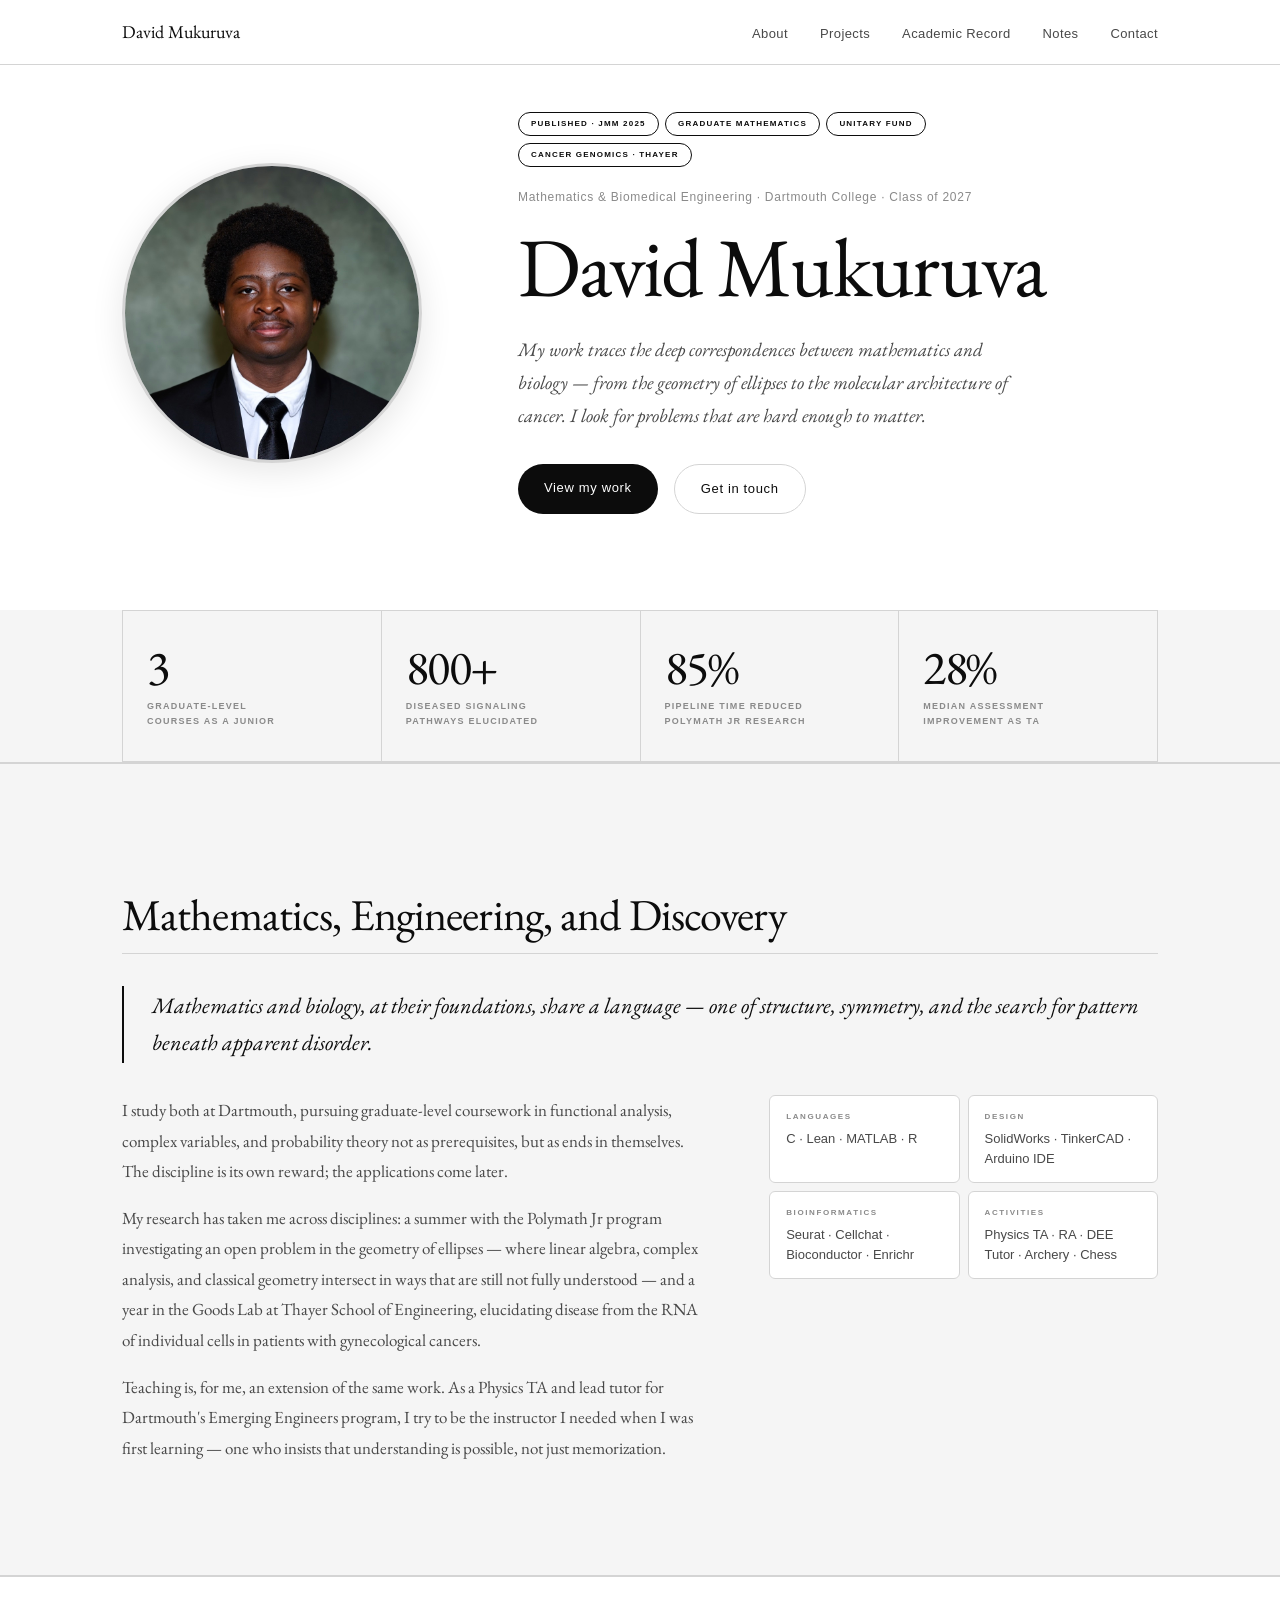
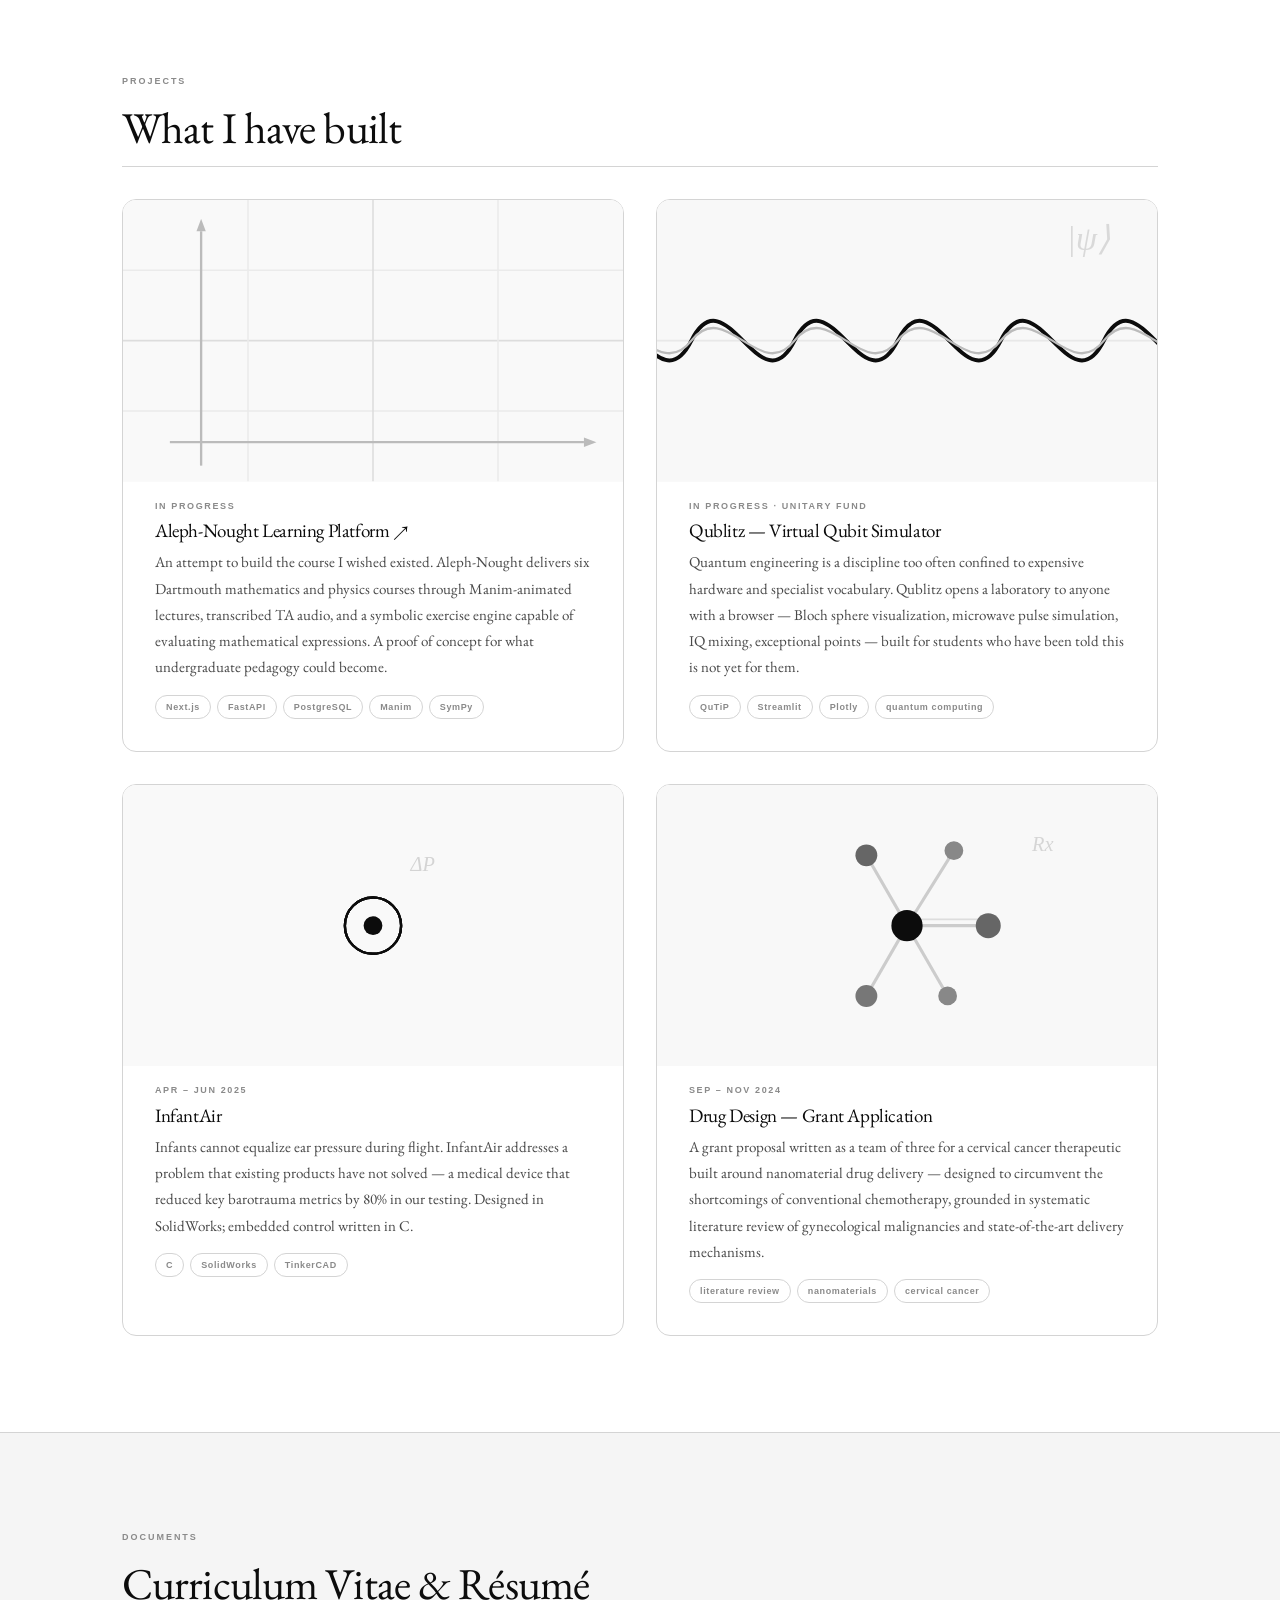
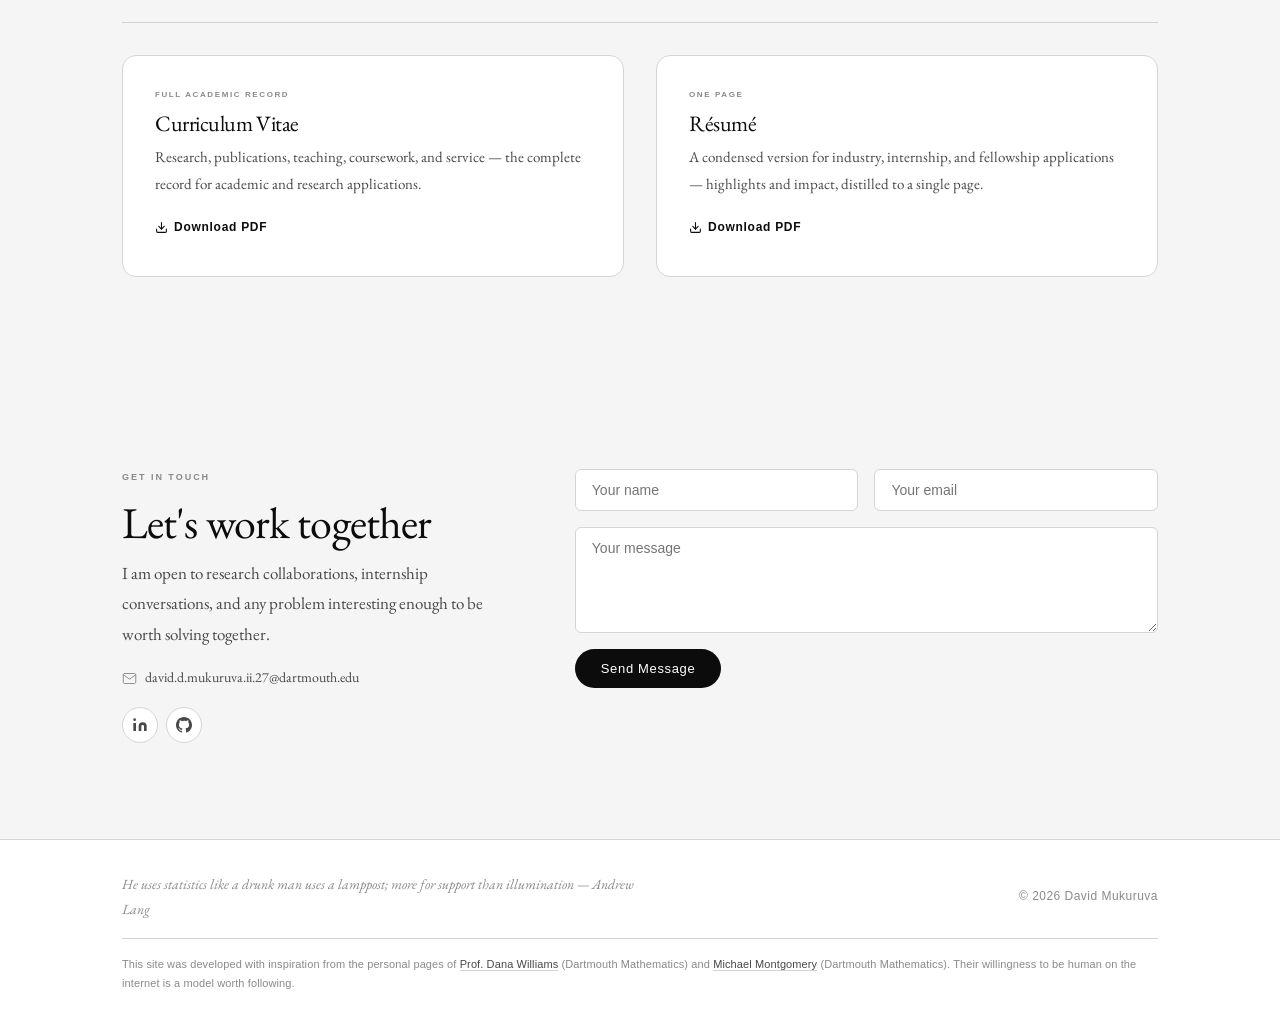
==== commit f3f01e8b: "feat: move Notes to standalone page (notes.html) - Created notes.html: single-column, max-width 720p" ====
--- a/index.html
+++ b/index.html
@@ -20,7 +20,7 @@
         <li><a href="#about" class="nav-link">About</a></li>
         <li><a href="#projects" class="nav-link">Projects</a></li>
         <li><a href="coursework.html" class="nav-link">Academic Record</a></li>
-        <li><a href="#notes" class="nav-link">Notes</a></li>
+        <li><a href="notes.html" class="nav-link">Notes</a></li>
         <li><a href="#contact" class="nav-link">Contact</a></li>
       </ul>
     </nav>
@@ -305,47 +305,6 @@
   </div>
 </section>
 
-<!-- Personal Asides — Dana Williams-style personal section -->
-<section class="asides" id="notes">
-  <div class="container">
-    <span class="section-label" data-animate>Other Matters</span>
-    <h2 class="section-title" data-animate style="--anim-delay: 0.05s">Notes from the Margin</h2>
-    <p class="asides-intro" data-animate style="--anim-delay: 0.1s">Not everything worth saying fits into a CV. A few observations, in no particular order.</p>
-
-    <div class="aside-grid">
-
-      <div class="aside" data-animate style="--anim-delay: 0s">
-        <h3>On dual-majoring</h3>
-        <p>People occasionally ask whether mathematics and biomedical engineering are a strange combination. I have found that they share more vocabulary than either field typically acknowledges — "convergence," "structure," "stability" — and that mathematicians and biologists mean entirely different things by each. This is, I think, a feature rather than a problem.</p>
-      </div>
-
-      <div class="aside" data-animate style="--anim-delay: 0.08s">
-        <h3>On archery</h3>
-        <p>I shoot recurve bow as part of Dartmouth's archery program. This is, reliably, the most surprising thing I tell people about myself. I have not yet determined whether that says more about archery, about Dartmouth, or about what people expect of mathematics students.</p>
-      </div>
-
-      <div class="aside" data-animate style="--anim-delay: 0.16s">
-        <h3>On teaching introductory physics while studying functional analysis</h3>
-        <p>There is something clarifying about being, simultaneously, a student of Banach algebras and a TA for introductory mechanics. It is a useful reminder that understanding and the ability to explain are not the same thing — and that the distance between them is where most of the actual teaching happens.</p>
-      </div>
-
-      <!-- Placeholder: fill these in with your own asides -->
-      <div class="aside aside-placeholder" data-animate style="--anim-delay: 0.24s">
-        <p>[ Add your own aside here — a brief observation, anecdote, or non-academic note in your voice. Dana Williams-style: dry, specific, honest. ]</p>
-      </div>
-
-      <div class="aside aside-placeholder" data-animate style="--anim-delay: 0.32s">
-        <p>[ Another note — perhaps on something you are currently reading, learning, or thinking about that does not fit neatly elsewhere. ]</p>
-      </div>
-
-      <div class="aside aside-placeholder" data-animate style="--anim-delay: 0.4s">
-        <p>[ A third space — for a hobby, a confession, an observation about Dartmouth, or anything else that humanizes the rest of this page. ]</p>
-      </div>
-
-    </div>
-  </div>
-</section>
-
 <!-- Contact -->
 <section class="contact" id="contact">
   <div class="container">
--- a/styles.css
+++ b/styles.css
@@ -484,6 +484,53 @@
 .cw-badge.done { border-color: var(--color-border); color: var(--color-text-faint); }
 
 /* ===========================
+   Notes Page
+   =========================== */
+.notes-section { padding: var(--space-lg) 0 var(--space-xl); }
+.notes-section > .container { max-width: 720px; }
+
+.note-entry { margin-bottom: 0; }
+.note-entry h3 {
+	font-family: var(--font-serif);
+	font-size: 1.125rem;
+	font-style: italic;
+	font-weight: 400;
+	margin-bottom: 0.5rem;
+	letter-spacing: -0.01em;
+}
+.note-entry p {
+	font-family: var(--font-serif);
+	font-size: 1.0625rem;
+	color: var(--color-text-light);
+	line-height: 1.85;
+	margin-bottom: 0.4rem;
+}
+.note-entry p:last-child { margin-bottom: 0; }
+
+.note-rule {
+	border: none;
+	border-top: 1px solid var(--color-border);
+	margin: var(--space-lg) 0;
+}
+
+.note-placeholder {
+	border: 1.5px dashed var(--color-border);
+	border-radius: var(--radius);
+	padding: var(--space-md) var(--space-md);
+	min-height: 100px;
+	display: flex;
+	align-items: center;
+}
+.note-placeholder p {
+	font-family: var(--font-sans);
+	font-size: 0.875rem;
+	color: var(--color-text-faint);
+	font-style: italic;
+	margin: 0;
+	line-height: 1.6;
+}
+
+/* ===========================
    Scroll Animations
    =========================== */
 @keyframes fadeUp {
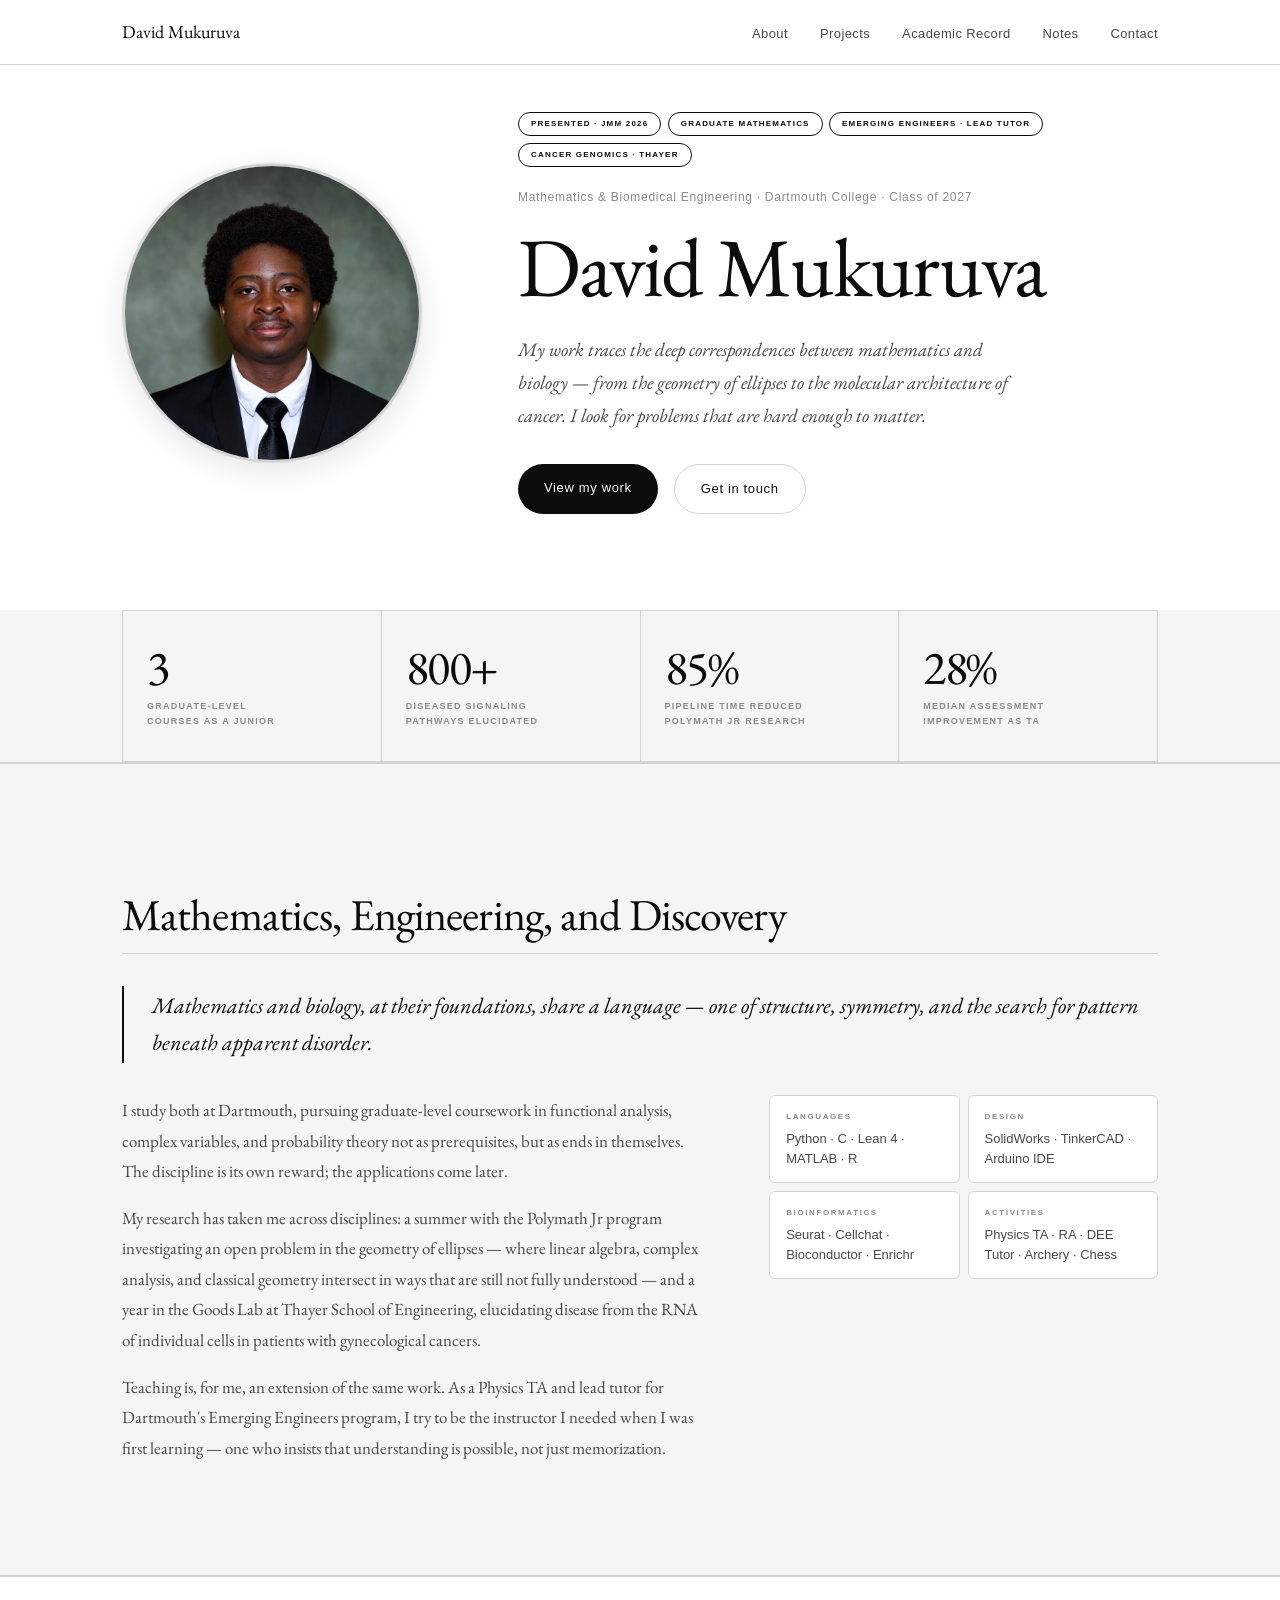
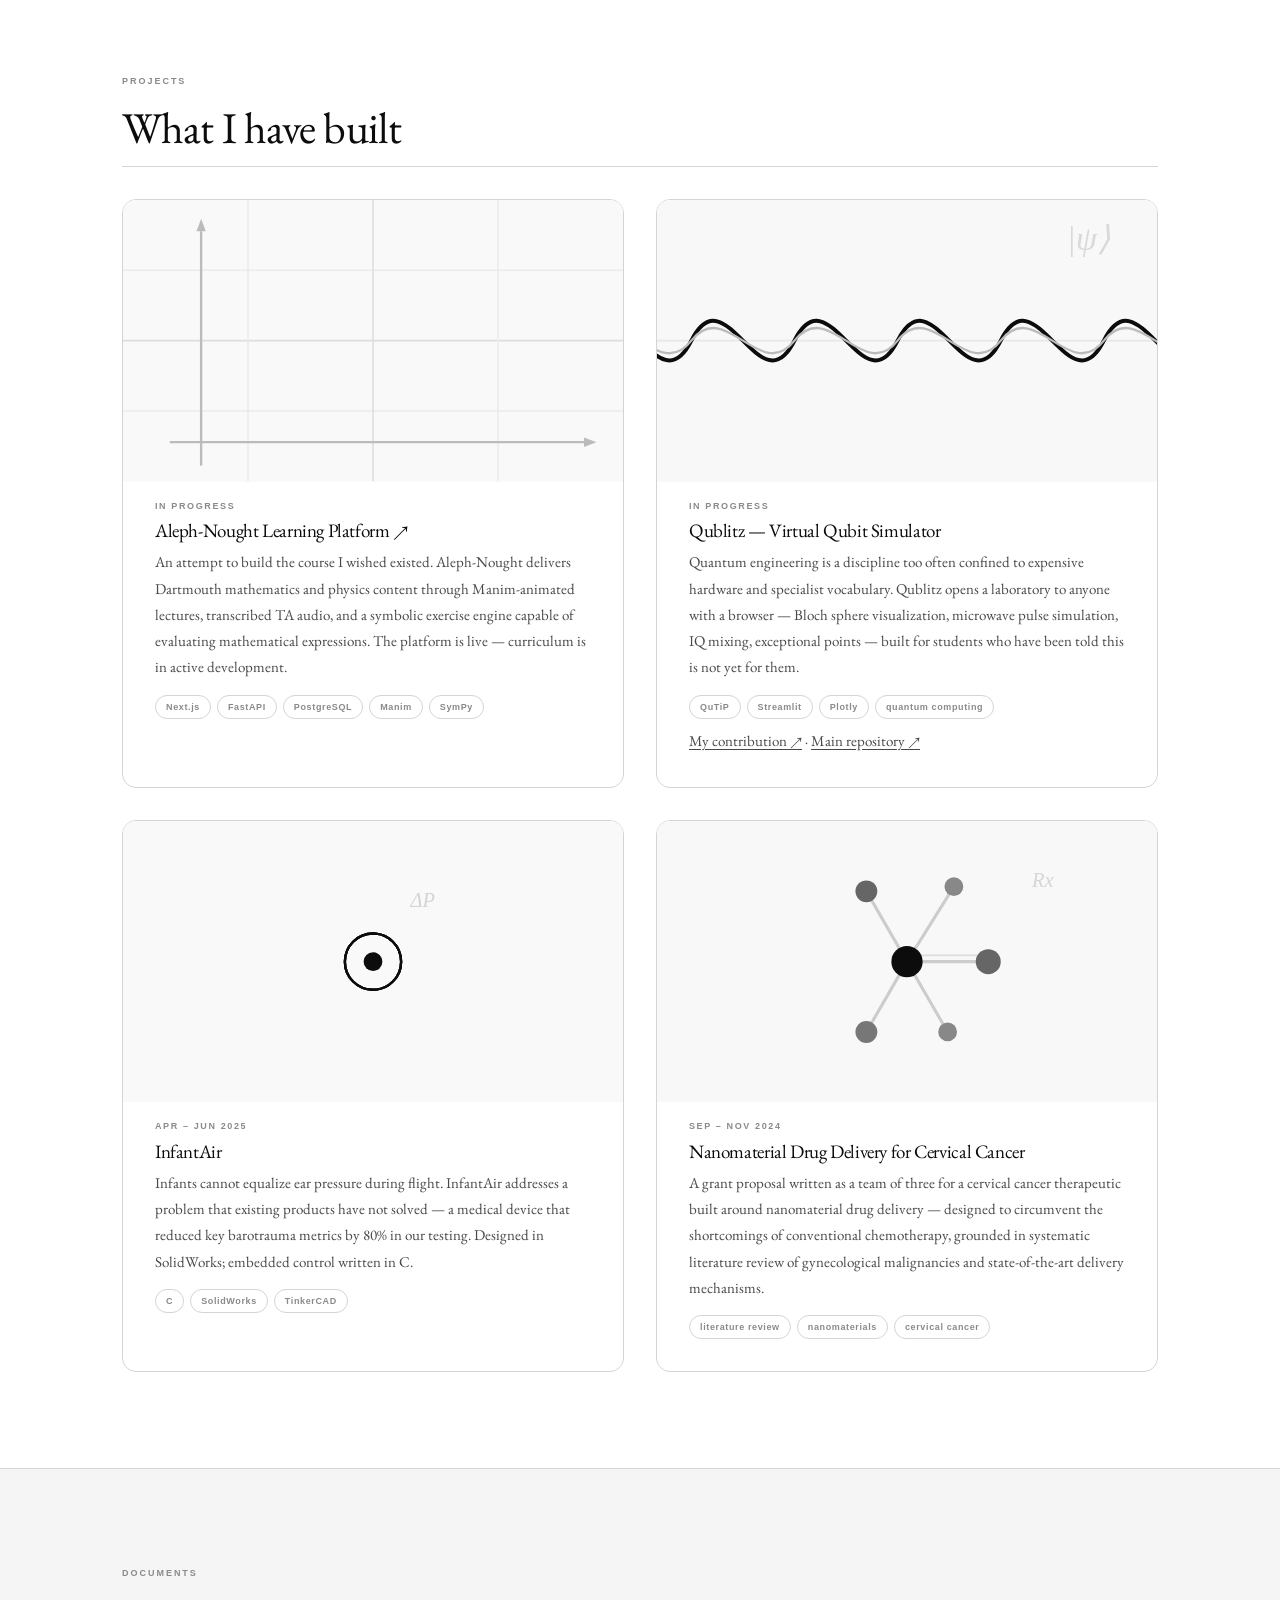
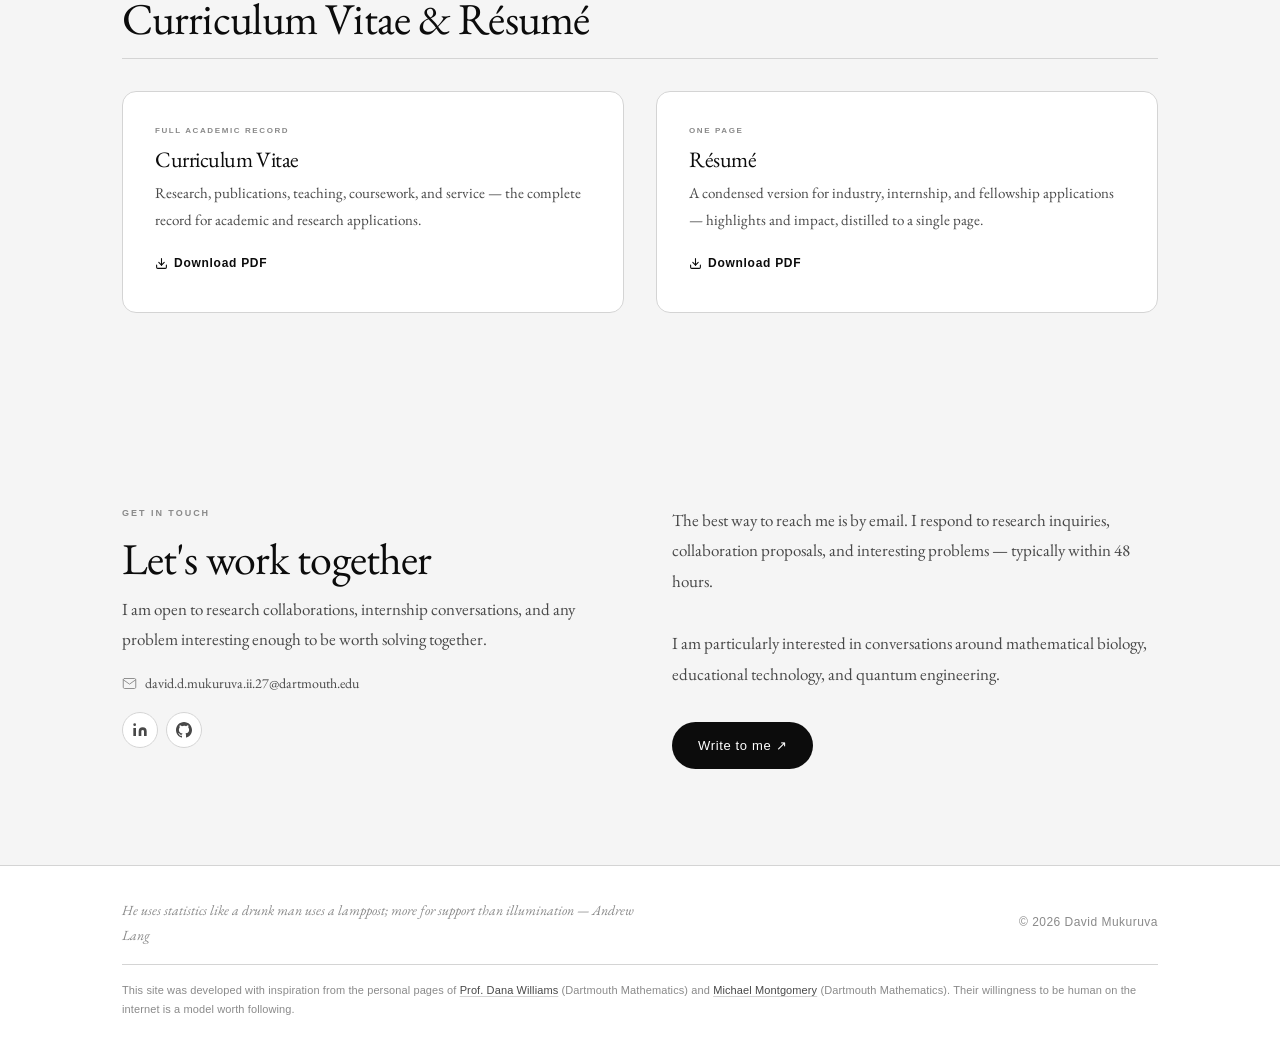
==== commit b2fbc85c: "feat: editorial pass — accuracy, credibility, and usability improvements - Fix JMM 2025 → JMM 2026 t" ====
--- a/index.html
+++ b/index.html
@@ -38,9 +38,9 @@
       </div>
       <div class="hero-content">
         <div class="hero-badges">
-          <span class="hero-badge">Published · JMM 2025</span>
+          <span class="hero-badge">Presented · JMM 2026</span>
           <span class="hero-badge">Graduate Mathematics</span>
-          <span class="hero-badge">Unitary Fund</span>
+          <span class="hero-badge">Emerging Engineers · Lead Tutor</span>
           <span class="hero-badge">Cancer Genomics · Thayer</span>
         </div>
         <p class="hero-tagline">Mathematics &amp; Biomedical Engineering · Dartmouth College · Class of 2027</p>
@@ -98,7 +98,7 @@
       <div class="skills-grid" data-animate style="--anim-delay: 0.2s">
         <div class="skill-item">
           <div class="skill-label">Languages</div>
-          <div class="skill-value">C · Lean · MATLAB · R</div>
+          <div class="skill-value">Python · C · Lean 4 · MATLAB · R</div>
         </div>
         <div class="skill-item">
           <div class="skill-label">Design</div>
@@ -156,7 +156,7 @@
         <div class="work-info">
           <span class="work-category">in progress</span>
           <h3><a href="https://www.aleph-nought.com" target="_blank" rel="noopener">Aleph-Nought Learning Platform ↗</a></h3>
-          <p>An attempt to build the course I wished existed. Aleph-Nought delivers six Dartmouth mathematics and physics courses through Manim-animated lectures, transcribed TA audio, and a symbolic exercise engine capable of evaluating mathematical expressions. A proof of concept for what undergraduate pedagogy could become.</p>
+          <p>An attempt to build the course I wished existed. Aleph-Nought delivers Dartmouth mathematics and physics content through Manim-animated lectures, transcribed TA audio, and a symbolic exercise engine capable of evaluating mathematical expressions. The platform is live — curriculum is in active development.</p>
           <div class="tags">
             <span class="tag">Next.js</span>
             <span class="tag">FastAPI</span>
@@ -189,7 +189,7 @@
           </svg>
         </div>
         <div class="work-info">
-          <span class="work-category">in progress · unitary fund</span>
+          <span class="work-category">in progress</span>
           <h3>Qublitz — Virtual Qubit Simulator</h3>
           <p>Quantum engineering is a discipline too often confined to expensive hardware and specialist vocabulary. Qublitz opens a laboratory to anyone with a browser — Bloch sphere visualization, microwave pulse simulation, IQ mixing, exceptional points — built for students who have been told this is not yet for them.</p>
           <div class="tags">
@@ -198,6 +198,7 @@
             <span class="tag">Plotly</span>
             <span class="tag">quantum computing</span>
           </div>
+          <p class="work-links"><a href="https://github.com/dmukuruva-creator/Qublitz_Draft" target="_blank" rel="noopener">My contribution ↗</a> · <a href="https://github.com/mvwf/qublitz" target="_blank" rel="noopener">Main repository ↗</a></p>
         </div>
       </article>
 
@@ -259,7 +260,7 @@
         </div>
         <div class="work-info">
           <span class="work-category">Sep – Nov 2024</span>
-          <h3>Drug Design — Grant Application</h3>
+          <h3>Nanomaterial Drug Delivery for Cervical Cancer</h3>
           <p>A grant proposal written as a team of three for a cervical cancer therapeutic built around nanomaterial drug delivery — designed to circumvent the shortcomings of conventional chemotherapy, grounded in systematic literature review of gynecological malignancies and state-of-the-art delivery mechanisms.</p>
           <div class="tags">
             <span class="tag">literature review</span>
@@ -320,7 +321,7 @@
           david.d.mukuruva.ii.27@dartmouth.edu
         </p>
         <div class="social-links">
-          <a href="https://linkedin.com/in/David" class="social-link" aria-label="LinkedIn" target="_blank" rel="noopener">
+          <a href="https://www.linkedin.com/in/david-delroy-mukuruva" class="social-link" aria-label="LinkedIn" target="_blank" rel="noopener">
             <svg width="16" height="16" viewBox="0 0 24 24" fill="currentColor"><path d="M16 8a6 6 0 0 1 6 6v7h-4v-7a2 2 0 0 0-2-2 2 2 0 0 0-2 2v7h-4v-7a6 6 0 0 1 6-6z"/><rect x="2" y="9" width="4" height="12"/><circle cx="4" cy="4" r="2"/></svg>
           </a>
           <a href="https://github.com/dmukuruva-creator" class="social-link" aria-label="GitHub" target="_blank" rel="noopener">
@@ -328,14 +329,11 @@
           </a>
         </div>
       </div>
-      <form class="contact-form" data-animate style="--anim-delay: 0.1s" action="#" method="post">
-        <div class="form-row">
-          <input type="text" class="form-input" name="name" placeholder="Your name" required>
-          <input type="email" class="form-input" name="email" placeholder="Your email" required>
-        </div>
-        <textarea class="form-input form-textarea" name="message" placeholder="Your message" rows="5" required></textarea>
-        <button type="submit" class="btn btn-primary">Send Message</button>
-      </form>
+      <div class="contact-reply" data-animate style="--anim-delay: 0.1s">
+        <p>The best way to reach me is by email. I respond to research inquiries, collaboration proposals, and interesting problems — typically within 48 hours.</p>
+        <p>I am particularly interested in conversations around mathematical biology, educational technology, and quantum engineering.</p>
+        <a href="mailto:david.d.mukuruva.ii.27@dartmouth.edu" class="btn btn-primary">Write to me ↗</a>
+      </div>
     </div>
   </div>
 </section>
--- a/styles.css
+++ b/styles.css
@@ -299,6 +299,9 @@
 .work-info h3 a { color: var(--color-text); }
 .work-info h3 a:hover { opacity: 0.6; }
 .work-info p { font-family: var(--font-serif); color: var(--color-text-light); font-size: 0.9375rem; line-height: 1.75; margin-bottom: 0; }
+.work-links { font-family: var(--font-sans); font-size: 0.8125rem; color: var(--color-text-faint); margin-top: 0.6rem; }
+.work-links a { color: var(--color-text-light); text-decoration: underline; text-underline-offset: 3px; }
+.work-links a:hover { color: var(--color-black); }
 @media (min-width: 640px) { .work-grid { grid-template-columns: repeat(2, 1fr); } }
 
 /* Project card SVG animations */
@@ -434,24 +437,9 @@
 	transition: border-color 0.2s ease, color 0.2s ease;
 }
 .social-link:hover { border-color: var(--color-black); color: var(--color-black); opacity: 1; }
-.contact-form { display: flex; flex-direction: column; gap: var(--space-sm); }
-.form-row { display: grid; grid-template-columns: 1fr; gap: var(--space-sm); }
-.form-input {
-	font-family: var(--font-sans);
-	font-size: 0.875rem;
-	padding: 0.75rem 1rem;
-	border: 1px solid var(--color-border);
-	border-radius: var(--radius-sm);
-	background: var(--color-white);
-	transition: border-color 0.2s ease, box-shadow 0.2s ease;
-	-webkit-appearance: none;
-	appearance: none;
-}
-.form-input:focus { outline: none; border-color: var(--color-black); box-shadow: 0 0 0 3px rgba(0,0,0,0.06); }
-.form-textarea { resize: vertical; min-height: 100px; }
-.contact-form .btn { align-self: flex-start; }
-@media (min-width: 640px) { .form-row { grid-template-columns: 1fr 1fr; } }
-@media (min-width: 768px) { .contact-grid { grid-template-columns: 1fr 1.5fr; gap: var(--space-lg); } }
+.contact-reply { display: flex; flex-direction: column; align-items: flex-start; gap: var(--space-sm); }
+.contact-reply p { font-family: var(--font-serif); font-size: 1.0625rem; color: var(--color-text-light); line-height: 1.8; }
+@media (min-width: 768px) { .contact-grid { grid-template-columns: 1fr 1fr; gap: var(--space-lg); } }
 
 /* ===========================
    Footer
@@ -489,45 +477,84 @@
 .notes-section { padding: var(--space-lg) 0 var(--space-xl); }
 .notes-section > .container { max-width: 720px; }
 
-.note-entry { margin-bottom: 0; }
-.note-entry h3 {
+details.note-entry {
+	border: none;
+	margin: 0;
+}
+details.note-entry summary.note-title {
 	font-family: var(--font-serif);
 	font-size: 1.125rem;
 	font-style: italic;
 	font-weight: 400;
-	margin-bottom: 0.5rem;
 	letter-spacing: -0.01em;
-}
-.note-entry p {
+	list-style: none;
+	display: flex;
+	align-items: center;
+	gap: 0.75rem;
+	padding: var(--space-sm) 0;
+	cursor: pointer;
+	color: var(--color-text);
+	transition: color 0.18s;
+	user-select: none;
+}
+details.note-entry summary.note-title::-webkit-details-marker { display: none; }
+details.note-entry summary.note-title::before {
+	content: '+';
+	font-family: var(--font-sans);
+	font-style: normal;
+	font-size: 0.95rem;
+	color: var(--color-text-faint);
+	display: inline-block;
+	width: 1rem;
+	text-align: center;
+	transition: color 0.18s;
+	flex-shrink: 0;
+}
+details[open].note-entry summary.note-title::before {
+	content: '−';
+	color: var(--color-text);
+}
+details.note-entry summary.note-title:hover { color: var(--color-text-light); }
+details.note-entry summary.note-title:hover::before { color: var(--color-text-light); }
+
+.note-body {
+	padding: 0.25rem 0 var(--space-sm) 1.75rem;
+	animation: noteFadeIn 0.2s ease;
+}
+.note-body p {
 	font-family: var(--font-serif);
 	font-size: 1.0625rem;
 	color: var(--color-text-light);
 	line-height: 1.85;
 	margin-bottom: 0.4rem;
 }
-.note-entry p:last-child { margin-bottom: 0; }
+.note-body p:last-child { margin-bottom: 0; }
+
+@keyframes noteFadeIn {
+	from { opacity: 0; transform: translateY(-5px); }
+	to   { opacity: 1; transform: translateY(0); }
+}
+
+details.note-placeholder summary.note-title {
+	color: var(--color-text-faint);
+	font-style: italic;
+}
+details.note-placeholder summary.note-title::before {
+	content: '+';
+	color: var(--color-border);
+}
+details[open].note-placeholder summary.note-title::before { content: '−'; }
+.note-placeholder .note-body p {
+	font-family: var(--font-sans);
+	font-size: 0.875rem;
+	color: var(--color-text-faint);
+	font-style: italic;
+}
 
 .note-rule {
 	border: none;
 	border-top: 1px solid var(--color-border);
-	margin: var(--space-lg) 0;
-}
-
-.note-placeholder {
-	border: 1.5px dashed var(--color-border);
-	border-radius: var(--radius);
-	padding: var(--space-md) var(--space-md);
-	min-height: 100px;
-	display: flex;
-	align-items: center;
-}
-.note-placeholder p {
-	font-family: var(--font-sans);
-	font-size: 0.875rem;
-	color: var(--color-text-faint);
-	font-style: italic;
-	margin: 0;
-	line-height: 1.6;
+	margin: var(--space-md) 0;
 }
 
 /* ===========================
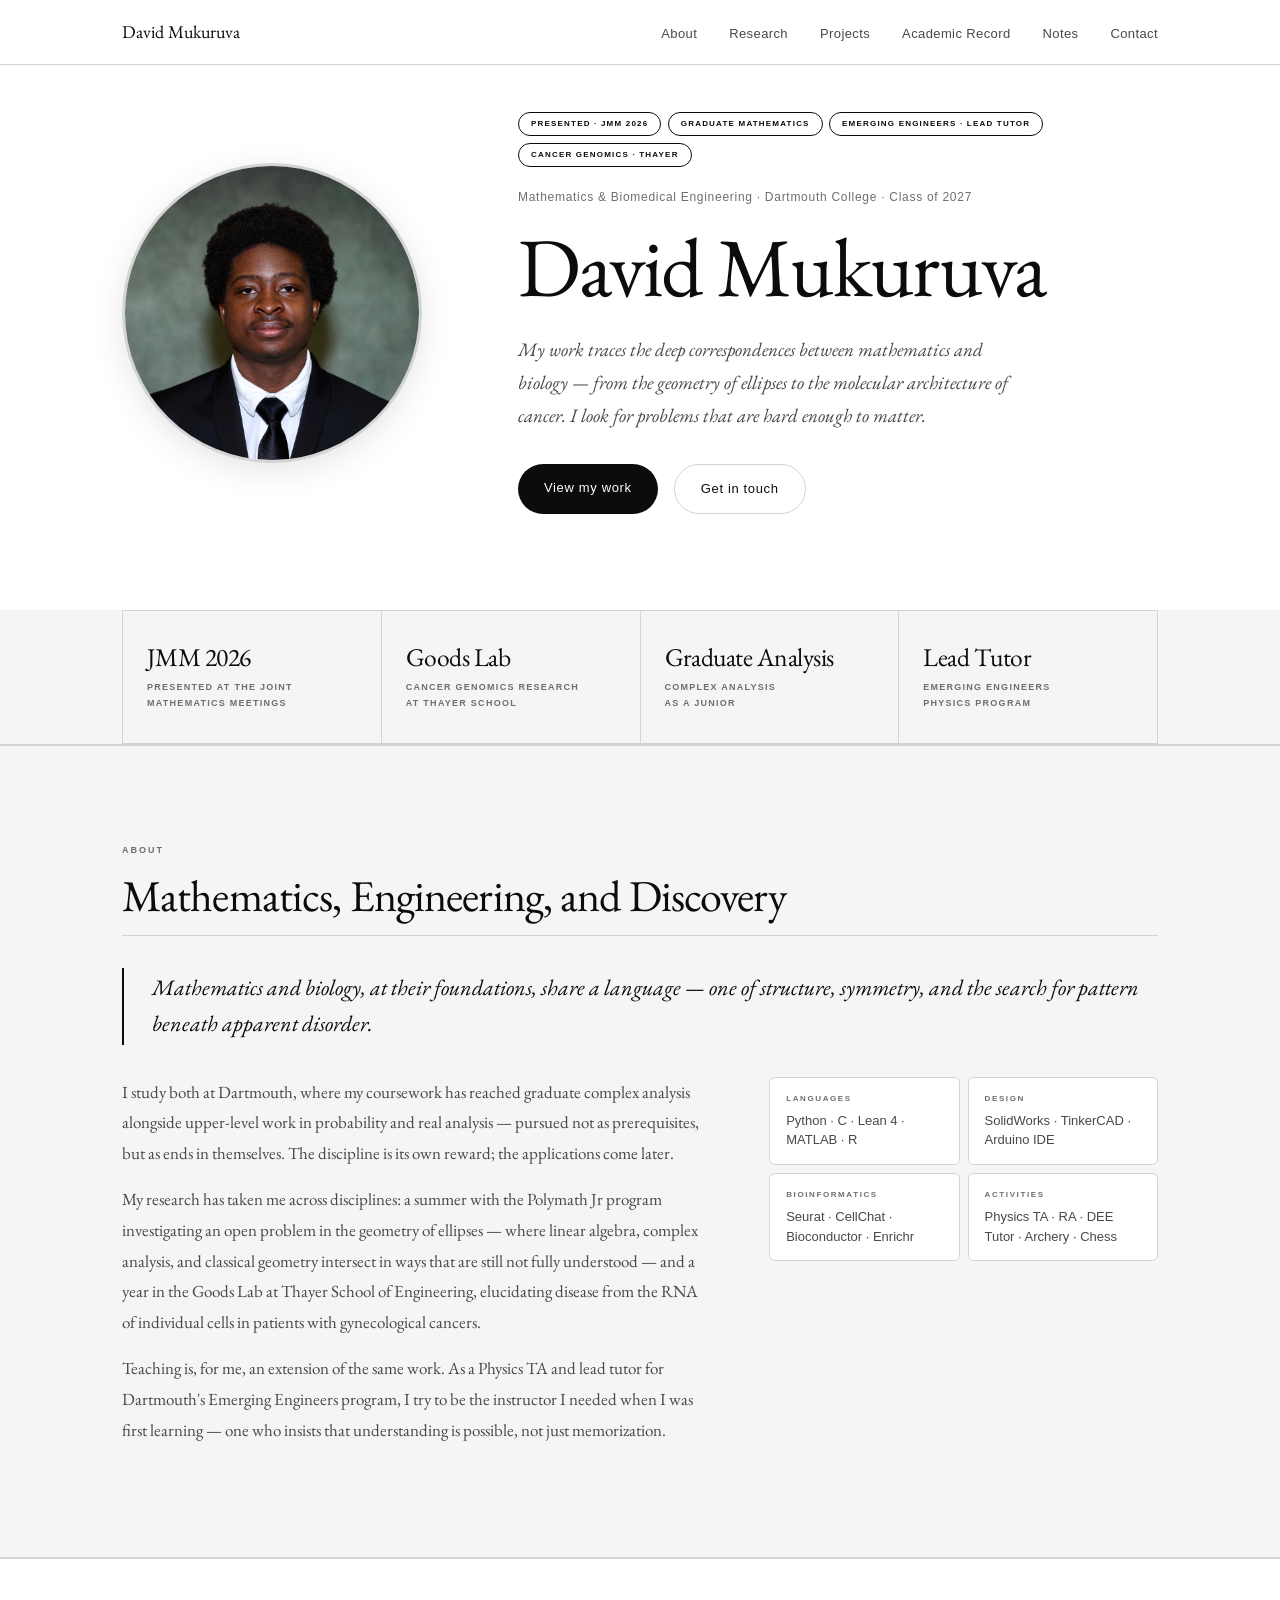
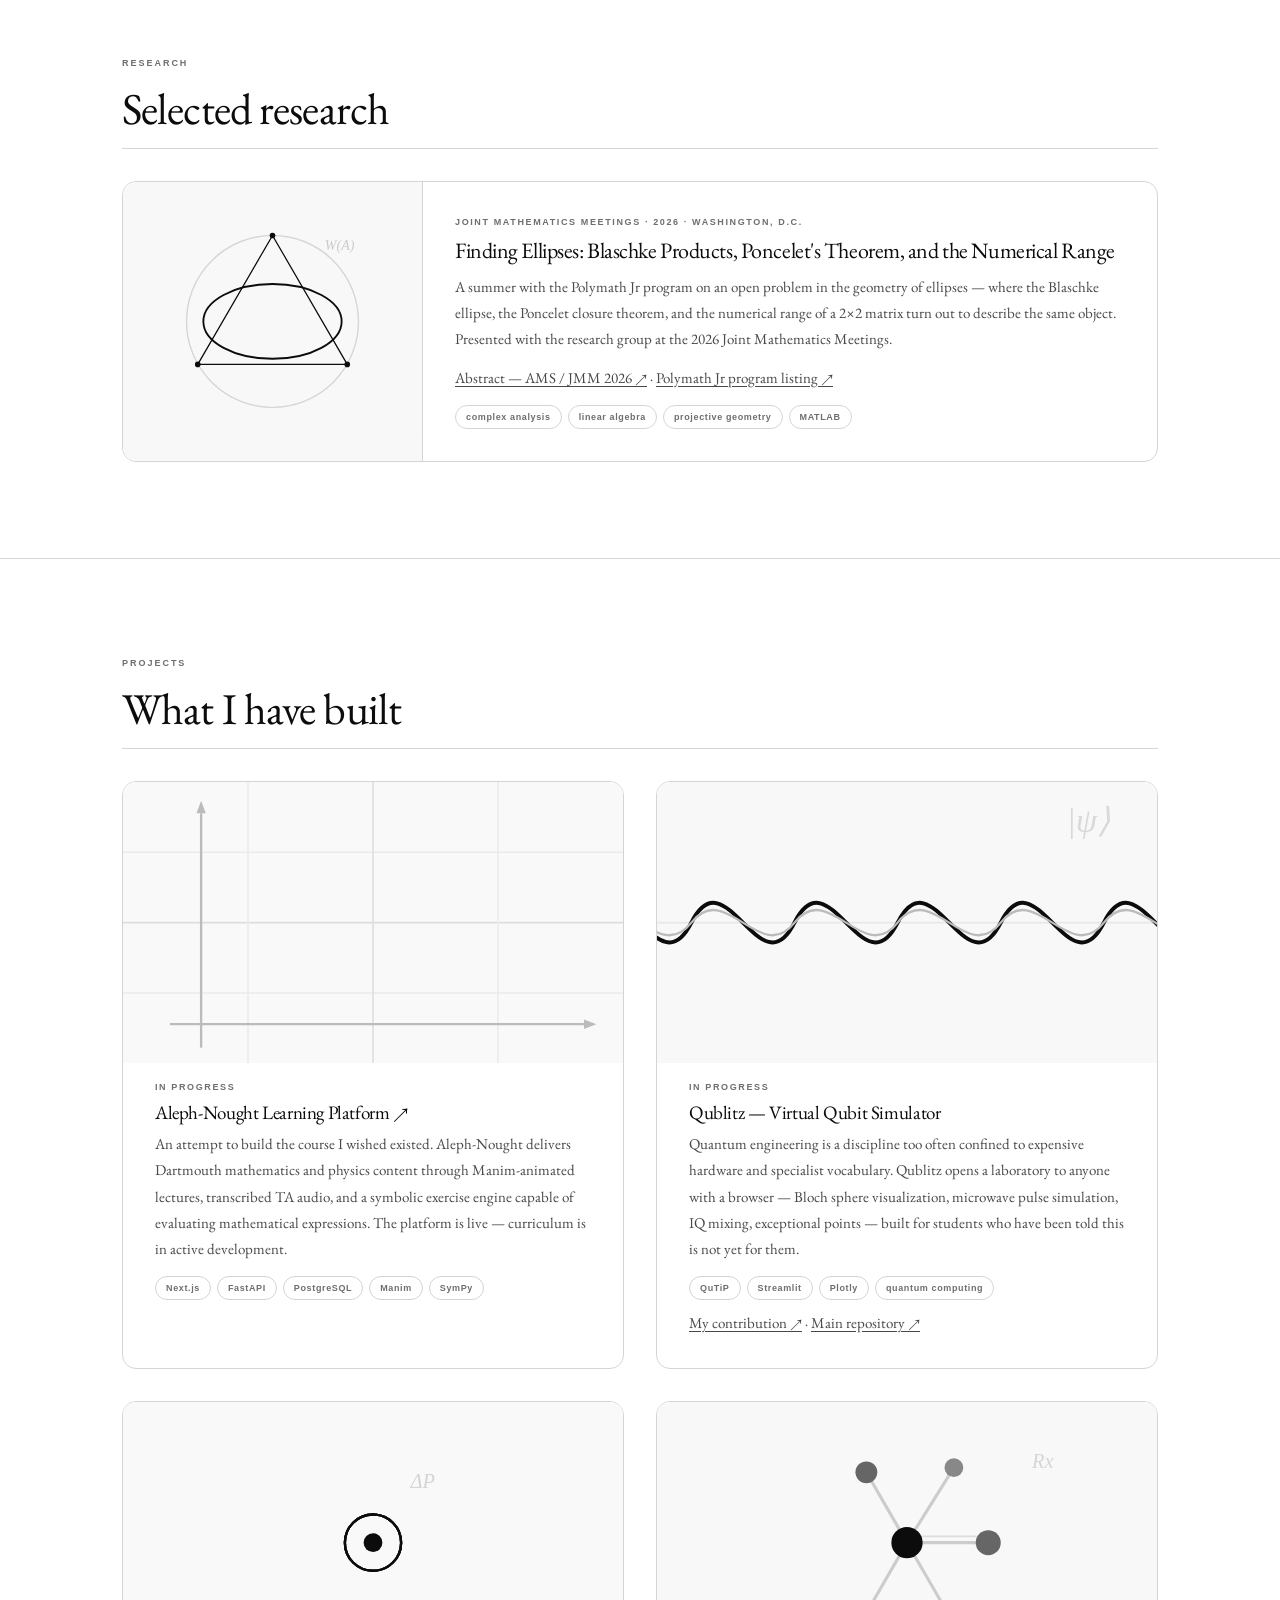
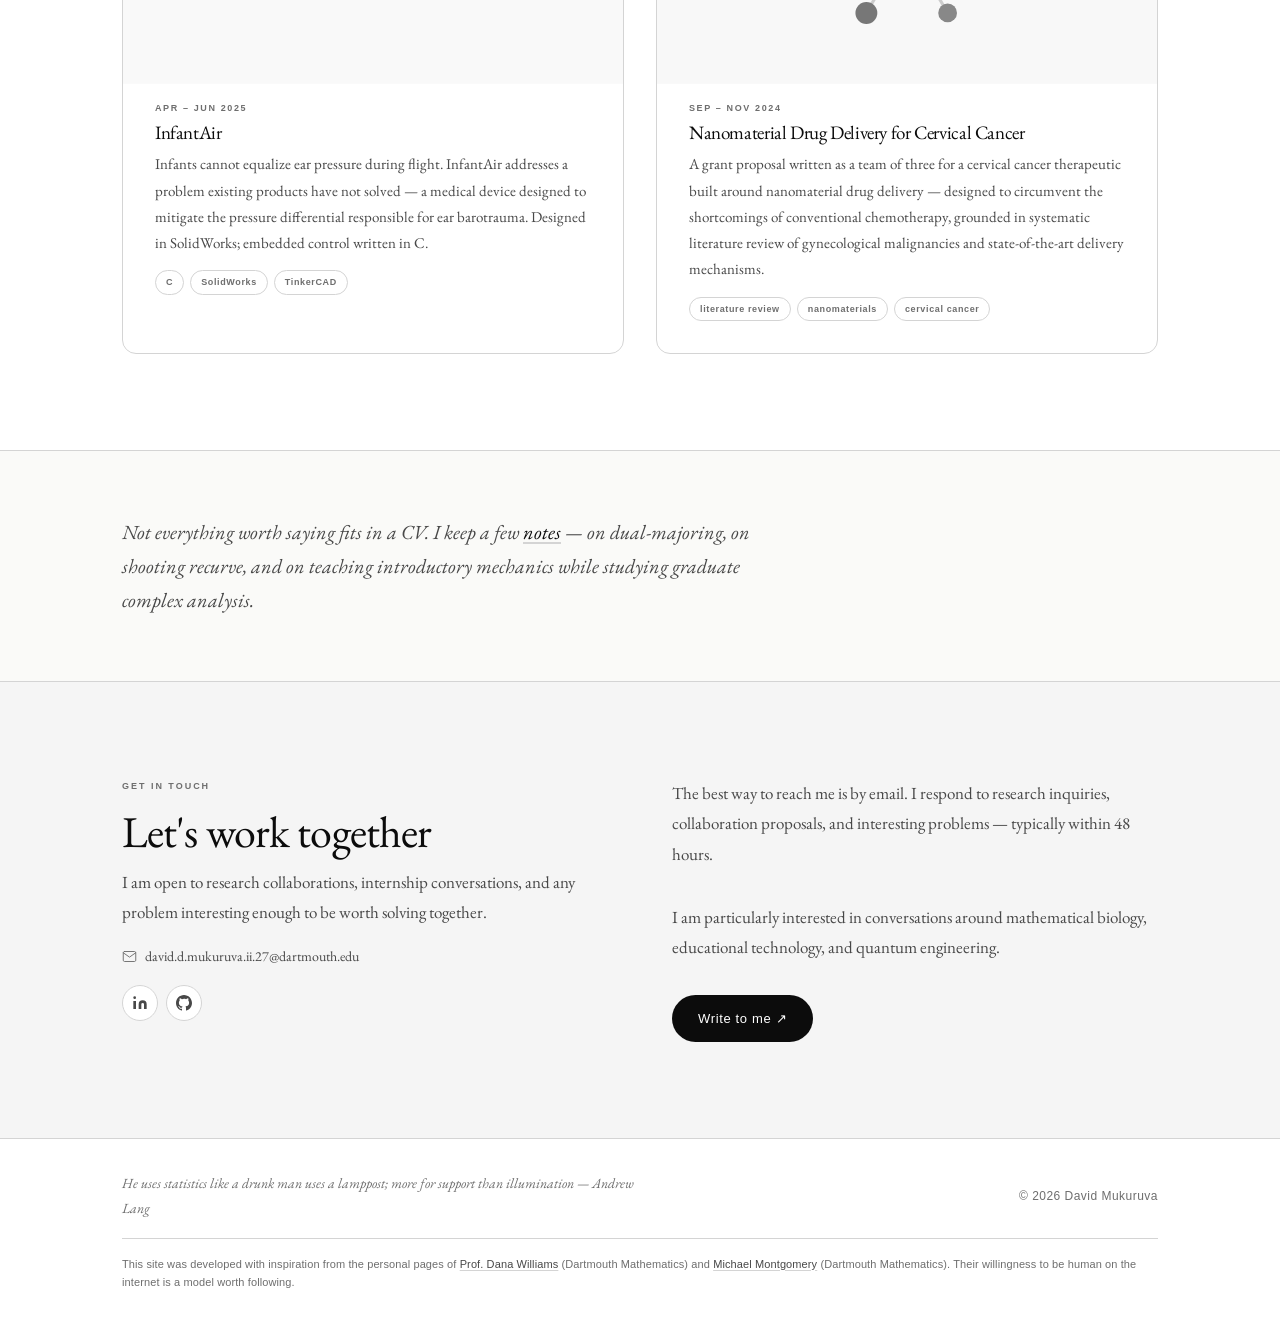
==== commit 590ffca7: "feat. improvement" ====
--- a/index.html
+++ b/index.html
@@ -4,7 +4,42 @@
   <meta charset="UTF-8">
   <meta name="viewport" content="width=device-width, initial-scale=1.0">
   <title>David Mukuruva — Mathematics &amp; BME at Dartmouth</title>
+  <meta name="description" content="David Mukuruva — Mathematics &amp; Biomedical Engineering at Dartmouth College. Graduate complex analysis, single-cell cancer genomics at Thayer's Goods Lab, and a JMM 2026 presentation on Finding Ellipses.">
+  <meta name="author" content="David Mukuruva">
+  <link rel="canonical" href="https://dmukuruva-creator.github.io/">
+  <link rel="icon" href="favicon.svg" type="image/svg+xml">
+
+  <!-- Open Graph / social preview -->
+  <meta property="og:type" content="website">
+  <meta property="og:title" content="David Mukuruva — Mathematics &amp; BME at Dartmouth">
+  <meta property="og:description" content="Mathematics &amp; Biomedical Engineering at Dartmouth. Graduate complex analysis, cancer-genomics research, and a JMM 2026 presentation on Finding Ellipses.">
+  <meta property="og:url" content="https://dmukuruva-creator.github.io/">
+  <meta property="og:image" content="https://dmukuruva-creator.github.io/images/david.jpg">
+  <meta name="twitter:card" content="summary_large_image">
+  <meta name="twitter:title" content="David Mukuruva — Mathematics &amp; BME at Dartmouth">
+  <meta name="twitter:description" content="Mathematics &amp; Biomedical Engineering at Dartmouth. Graduate complex analysis, cancer-genomics research, and a JMM 2026 presentation.">
+  <meta name="twitter:image" content="https://dmukuruva-creator.github.io/images/david.jpg">
+
   <link rel="stylesheet" href="styles.css">
+
+  <!-- Structured data -->
+  <script type="application/ld+json">
+  {
+    "@context": "https://schema.org",
+    "@type": "Person",
+    "name": "David Mukuruva",
+    "url": "https://dmukuruva-creator.github.io/",
+    "image": "https://dmukuruva-creator.github.io/images/david.jpg",
+    "email": "david.d.mukuruva.ii.27@dartmouth.edu",
+    "jobTitle": "Undergraduate Researcher",
+    "affiliation": { "@type": "CollegeOrUniversity", "name": "Dartmouth College" },
+    "knowsAbout": ["Mathematics", "Complex Analysis", "Biomedical Engineering", "Single-cell RNA sequencing", "Quantum computing"],
+    "sameAs": [
+      "https://www.linkedin.com/in/david-delroy-mukuruva",
+      "https://github.com/dmukuruva-creator"
+    ]
+  }
+  </script>
 </head>
 <body>
 
@@ -18,6 +53,7 @@
     <nav class="nav" id="nav">
       <ul class="nav-list">
         <li><a href="#about" class="nav-link">About</a></li>
+        <li><a href="#research" class="nav-link">Research</a></li>
         <li><a href="#projects" class="nav-link">Projects</a></li>
         <li><a href="coursework.html" class="nav-link">Academic Record</a></li>
         <li><a href="notes.html" class="nav-link">Notes</a></li>
@@ -60,22 +96,22 @@
 <!-- Credential Bar -->
 <div class="cred-bar">
   <div class="container">
-    <div class="cred-grid">
+    <div class="cred-grid cred-grid--credentials">
       <div class="cred-item" data-animate style="--anim-delay: 0s">
-        <span class="cred-number">3</span>
-        <span class="cred-label">Graduate-level<br>courses as a junior</span>
+        <span class="cred-credential">JMM 2026</span>
+        <span class="cred-label">Presented at the Joint<br>Mathematics Meetings</span>
       </div>
       <div class="cred-item" data-animate style="--anim-delay: 0.08s">
-        <span class="cred-number">800+</span>
-        <span class="cred-label">Diseased signaling<br>pathways elucidated</span>
+        <span class="cred-credential">Goods Lab</span>
+        <span class="cred-label">Cancer genomics research<br>at Thayer School</span>
       </div>
       <div class="cred-item" data-animate style="--anim-delay: 0.16s">
-        <span class="cred-number">85%</span>
-        <span class="cred-label">Pipeline time reduced<br>Polymath Jr research</span>
+        <span class="cred-credential">Graduate Analysis</span>
+        <span class="cred-label">Complex analysis<br>as a junior</span>
       </div>
       <div class="cred-item" data-animate style="--anim-delay: 0.24s">
-        <span class="cred-number">28%</span>
-        <span class="cred-label">Median assessment<br>improvement as TA</span>
+        <span class="cred-credential">Lead Tutor</span>
+        <span class="cred-label">Emerging Engineers<br>physics program</span>
       </div>
     </div>
   </div>
@@ -91,7 +127,7 @@
     </blockquote>
     <div class="about-body">
       <div class="about-prose" data-animate style="--anim-delay: 0.15s">
-        <p>I study both at Dartmouth, pursuing graduate-level coursework in functional analysis, complex variables, and probability theory not as prerequisites, but as ends in themselves. The discipline is its own reward; the applications come later.</p>
+        <p>I study both at Dartmouth, where my coursework has reached graduate complex analysis alongside upper-level work in probability and real analysis — pursued not as prerequisites, but as ends in themselves. The discipline is its own reward; the applications come later.</p>
         <p>My research has taken me across disciplines: a summer with the Polymath Jr program investigating an open problem in the geometry of ellipses — where linear algebra, complex analysis, and classical geometry intersect in ways that are still not fully understood — and a year in the Goods Lab at Thayer School of Engineering, elucidating disease from the RNA of individual cells in patients with gynecological cancers.</p>
         <p>Teaching is, for me, an extension of the same work. As a Physics TA and lead tutor for Dartmouth's Emerging Engineers program, I try to be the instructor I needed when I was first learning — one who insists that understanding is possible, not just memorization.</p>
       </div>
@@ -106,7 +142,7 @@
         </div>
         <div class="skill-item">
           <div class="skill-label">Bioinformatics</div>
-          <div class="skill-value">Seurat · Cellchat · Bioconductor · Enrichr</div>
+          <div class="skill-value">Seurat · CellChat · Bioconductor · Enrichr</div>
         </div>
         <div class="skill-item">
           <div class="skill-label">Activities</div>
@@ -114,6 +150,48 @@
         </div>
       </div>
     </div>
+  </div>
+</section>
+
+<!-- Research -->
+<section class="research" id="research">
+  <div class="container">
+    <span class="section-label" data-animate>Research</span>
+    <h2 class="section-title" data-animate style="--anim-delay: 0.05s">Selected research</h2>
+    <article class="research-card" data-animate style="--anim-delay: 0.1s">
+      <div class="research-visual">
+        <svg viewBox="0 0 320 240" xmlns="http://www.w3.org/2000/svg" aria-hidden="true">
+          <rect width="320" height="240" fill="#f8f8f8"/>
+          <!-- Unit circle (numerical range boundary) -->
+          <circle cx="160" cy="120" r="92" fill="none" stroke="#d6d6d6" stroke-width="1.5"/>
+          <!-- Inscribed ellipse (Blaschke / Poncelet ellipse) -->
+          <ellipse cx="160" cy="120" rx="74" ry="40" fill="none" stroke="#0c0c0c" stroke-width="2"/>
+          <!-- Rotating Poncelet triangle inscribed in the circle, tangent to the ellipse -->
+          <g class="research-poncelet" transform-origin="160 120">
+            <polygon points="160,28 240,166 80,166" fill="none" stroke="#0c0c0c" stroke-width="1.4" stroke-linejoin="round"/>
+            <circle cx="160" cy="28"  r="3" fill="#0c0c0c"/>
+            <circle cx="240" cy="166" r="3" fill="#0c0c0c"/>
+            <circle cx="80"  cy="166" r="3" fill="#0c0c0c"/>
+          </g>
+          <text x="216" y="44" font-family="Georgia,serif" font-size="15" fill="rgba(0,0,0,0.18)" font-style="italic">W(A)</text>
+        </svg>
+      </div>
+      <div class="research-info">
+        <span class="work-category">Joint Mathematics Meetings · 2026 · Washington, D.C.</span>
+        <h3>Finding Ellipses: Blaschke Products, Poncelet's Theorem, and the Numerical Range</h3>
+        <p>A summer with the Polymath Jr program on an open problem in the geometry of ellipses — where the Blaschke ellipse, the Poncelet closure theorem, and the numerical range of a 2&times;2 matrix turn out to describe the same object. Presented with the research group at the 2026 Joint Mathematics Meetings.</p>
+        <p class="work-links">
+          <a href="https://meetings.ams.org/math/jmm2026/meetingapp.cgi/Paper/57312" target="_blank" rel="noopener">Abstract — AMS / JMM 2026 ↗</a>
+          · <a href="https://geometrynyc.wixsite.com/polymathreu/jmm2026" target="_blank" rel="noopener">Polymath Jr program listing ↗</a>
+        </p>
+        <div class="tags">
+          <span class="tag">complex analysis</span>
+          <span class="tag">linear algebra</span>
+          <span class="tag">projective geometry</span>
+          <span class="tag">MATLAB</span>
+        </div>
+      </div>
+    </article>
   </div>
 </section>
 
@@ -221,7 +299,7 @@
         <div class="work-info">
           <span class="work-category">Apr – Jun 2025</span>
           <h3>InfantAir</h3>
-          <p>Infants cannot equalize ear pressure during flight. InfantAir addresses a problem that existing products have not solved — a medical device that reduced key barotrauma metrics by 80% in our testing. Designed in SolidWorks; embedded control written in C.</p>
+          <p>Infants cannot equalize ear pressure during flight. InfantAir addresses a problem existing products have not solved — a medical device designed to mitigate the pressure differential responsible for ear barotrauma. Designed in SolidWorks; embedded control written in C.</p>
           <div class="tags">
             <span class="tag">C</span>
             <span class="tag">SolidWorks</span>
@@ -274,8 +352,13 @@
   </div>
 </section>
 
-<!-- Resume & CV Downloads -->
-<!-- Place PDFs at: assets/david-mukuruva-resume.pdf and assets/david-mukuruva-cv.pdf -->
+<!--
+  Resume & CV Downloads — TEMPORARILY HIDDEN
+  Re-enable this section once the PDFs exist at:
+    assets/david-mukuruva-cv.pdf
+    assets/david-mukuruva-resume.pdf
+  (Hidden to avoid dead download buttons on the live site.)
+
 <section class="download-section" id="documents">
   <div class="container">
     <span class="section-label" data-animate>Documents</span>
@@ -303,6 +386,18 @@
       </a>
 
     </div>
+  </div>
+</section>
+-->
+
+<!-- Notes teaser — a little personality, and a path into the Notes page -->
+<section class="notes-teaser">
+  <div class="container">
+    <p class="notes-teaser-text" data-animate>
+      Not everything worth saying fits in a CV. I keep a few
+      <a href="notes.html">notes</a> — on dual-majoring, on shooting recurve, and on
+      teaching introductory mechanics while studying graduate complex analysis.
+    </p>
   </div>
 </section>
 
--- a/styles.css
+++ b/styles.css
@@ -9,7 +9,7 @@
 	--color-bg-warm:     #fafaf8;
 	--color-text:        #0c0c0c;
 	--color-text-light:  #484848;
-	--color-text-faint:  #8a8a8a;
+	--color-text-faint:  #6e6e6e;
 	--color-border:      #d4d4d4;
 	--color-border-dark: #0c0c0c;
 	--color-white:       #ffffff;
@@ -258,6 +258,7 @@
 @media (min-width: 600px) { .cred-grid { grid-template-columns: repeat(4, 1fr); } }
 .cred-item { padding: 2rem 1.5rem; border-right: 1px solid var(--color-border); border-bottom: 1px solid var(--color-border); }
 .cred-number { display: block; font-family: var(--font-serif); font-size: 3rem; font-weight: 400; color: var(--color-text); line-height: 1; margin-bottom: 0.5rem; letter-spacing: -0.03em; }
+.cred-credential { display: block; font-family: var(--font-serif); font-size: 1.6rem; font-weight: 400; color: var(--color-text); line-height: 1.1; margin-bottom: 0.6rem; letter-spacing: -0.02em; }
 .cred-label { display: block; font-family: var(--font-sans); font-size: 0.5625rem; font-weight: 600; letter-spacing: 0.14em; text-transform: uppercase; color: var(--color-text-faint); line-height: 1.7; }
 
 /* ===========================
@@ -272,6 +273,53 @@
 .skill-item { background: var(--color-white); border: 1px solid var(--color-border); border-radius: var(--radius-sm); padding: 0.875rem 1rem; }
 .skill-label { font-family: var(--font-sans); font-size: 0.5rem; font-weight: 700; letter-spacing: 0.2em; text-transform: uppercase; color: var(--color-text-faint); margin-bottom: 0.3rem; }
 .skill-value { font-family: var(--font-sans); font-size: 0.8125rem; color: var(--color-text-light); line-height: 1.5; }
+
+/* ===========================
+   Research highlight
+   =========================== */
+.research { background: var(--color-bg); border-top: 1px solid var(--color-border); }
+.research-card {
+	display: grid;
+	grid-template-columns: 1fr;
+	gap: var(--space-md);
+	background: var(--color-white);
+	border: 1px solid var(--color-border);
+	border-radius: var(--radius);
+	overflow: hidden;
+	transition: border-color 0.25s ease, box-shadow 0.25s ease;
+}
+.research-card:hover { border-color: var(--color-black); box-shadow: 0 8px 32px rgba(0,0,0,0.08); }
+.research-visual { background: #f8f8f8; }
+.research-visual svg { width: 100%; height: 100%; display: block; }
+.research-info { padding: var(--space-md); }
+.research-info h3 { font-family: var(--font-serif); font-size: 1.375rem; line-height: 1.25; margin-bottom: 0.6rem; }
+.research-info > p { font-family: var(--font-serif); color: var(--color-text-light); font-size: 0.9375rem; line-height: 1.75; margin-bottom: 0.75rem; }
+@media (min-width: 760px) {
+	.research-card { grid-template-columns: 300px 1fr; gap: 0; align-items: center; }
+	.research-visual { align-self: stretch; border-right: 1px solid var(--color-border); }
+	.research-info { padding: var(--space-md); }
+}
+
+/* Poncelet triangle slowly rotating inside the ellipse */
+@keyframes ponceletSpin { from { transform: rotate(0deg); } to { transform: rotate(360deg); } }
+.research-poncelet { transform-box: view-box; transform-origin: 160px 120px; animation: ponceletSpin 22s linear infinite; }
+@media (prefers-reduced-motion: reduce) { .research-poncelet { animation: none; } }
+
+/* ===========================
+   Notes teaser
+   =========================== */
+.notes-teaser { background: var(--color-bg-warm); border-top: 1px solid var(--color-border); border-bottom: 1px solid var(--color-border); padding: var(--space-lg) 0; }
+.notes-teaser-text {
+	font-family: var(--font-serif);
+	font-size: 1.25rem;
+	font-style: italic;
+	line-height: 1.7;
+	color: var(--color-text-light);
+	max-width: 640px;
+	margin: 0;
+}
+.notes-teaser-text a { color: var(--color-text); text-decoration: underline; text-decoration-color: var(--color-border); text-underline-offset: 3px; }
+.notes-teaser-text a:hover { text-decoration-color: var(--color-black); opacity: 1; }
 
 /* ===========================
    Project Cards with SVG animations
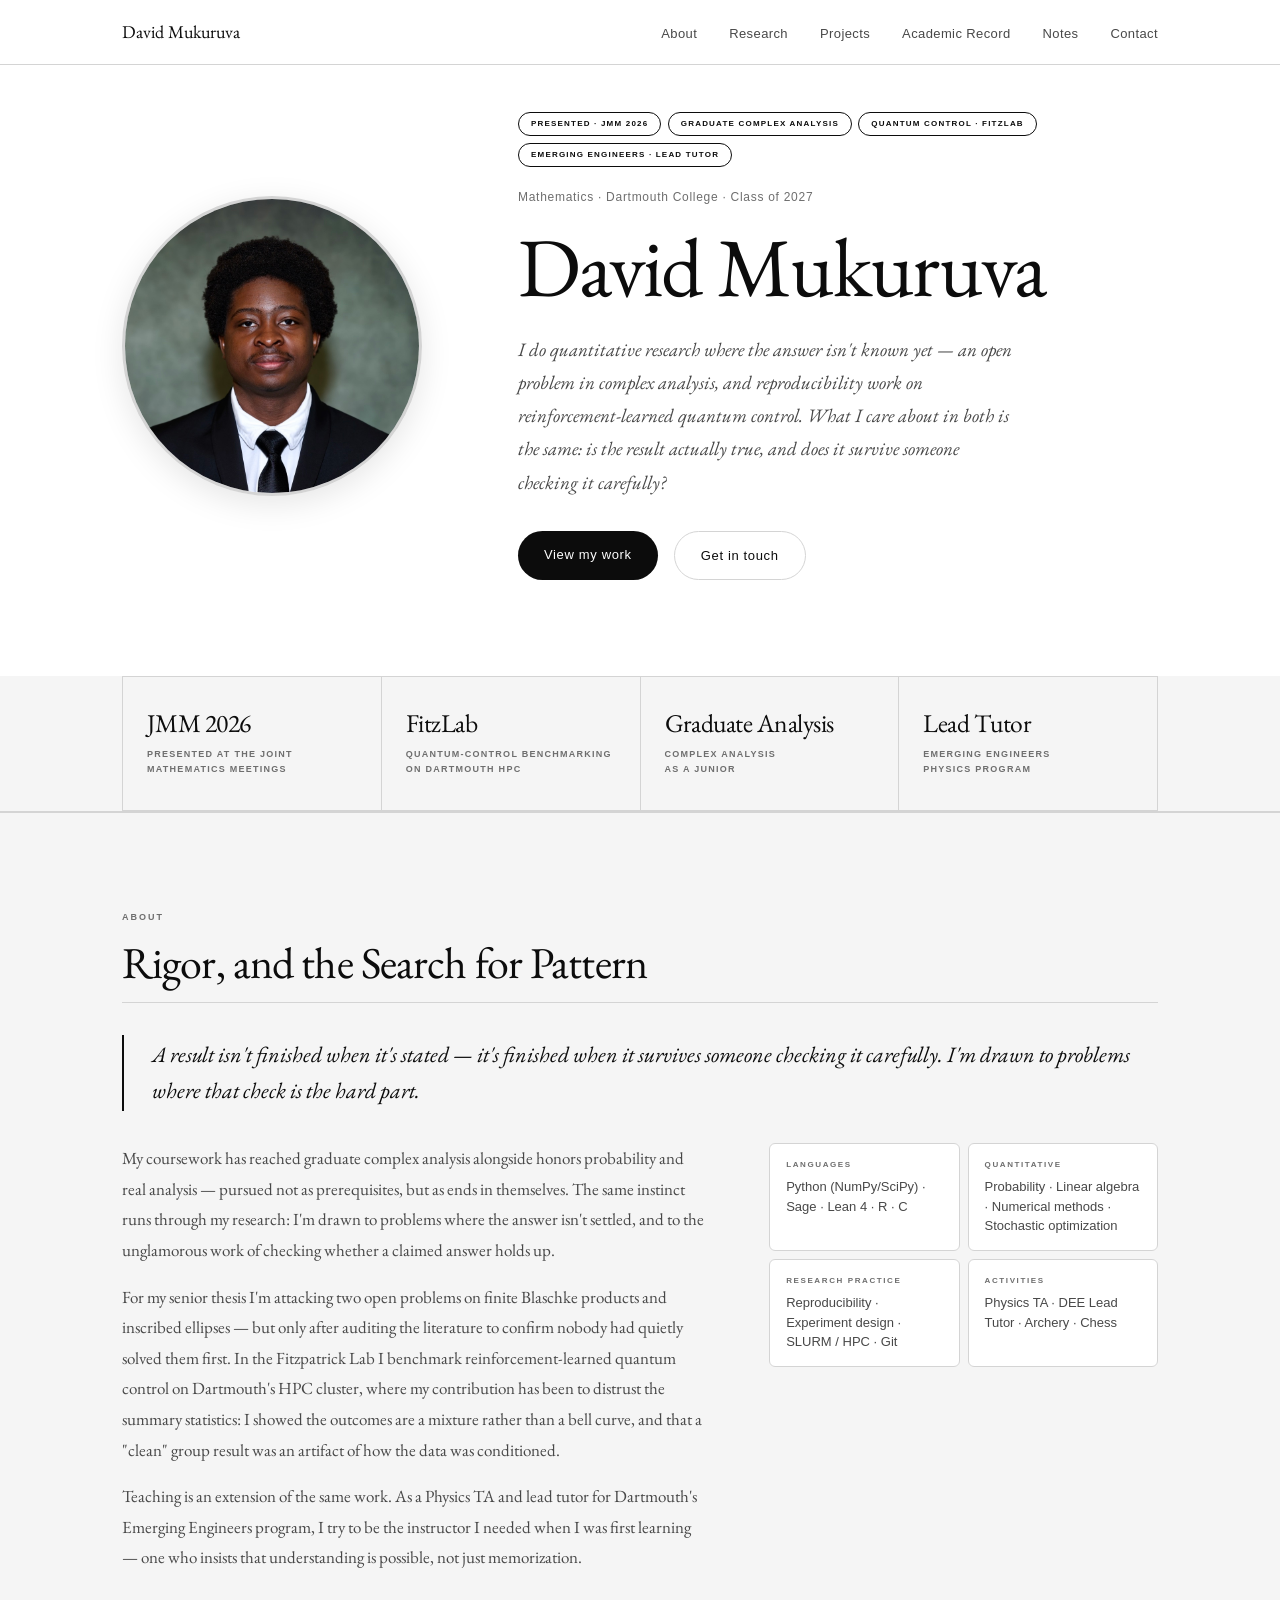
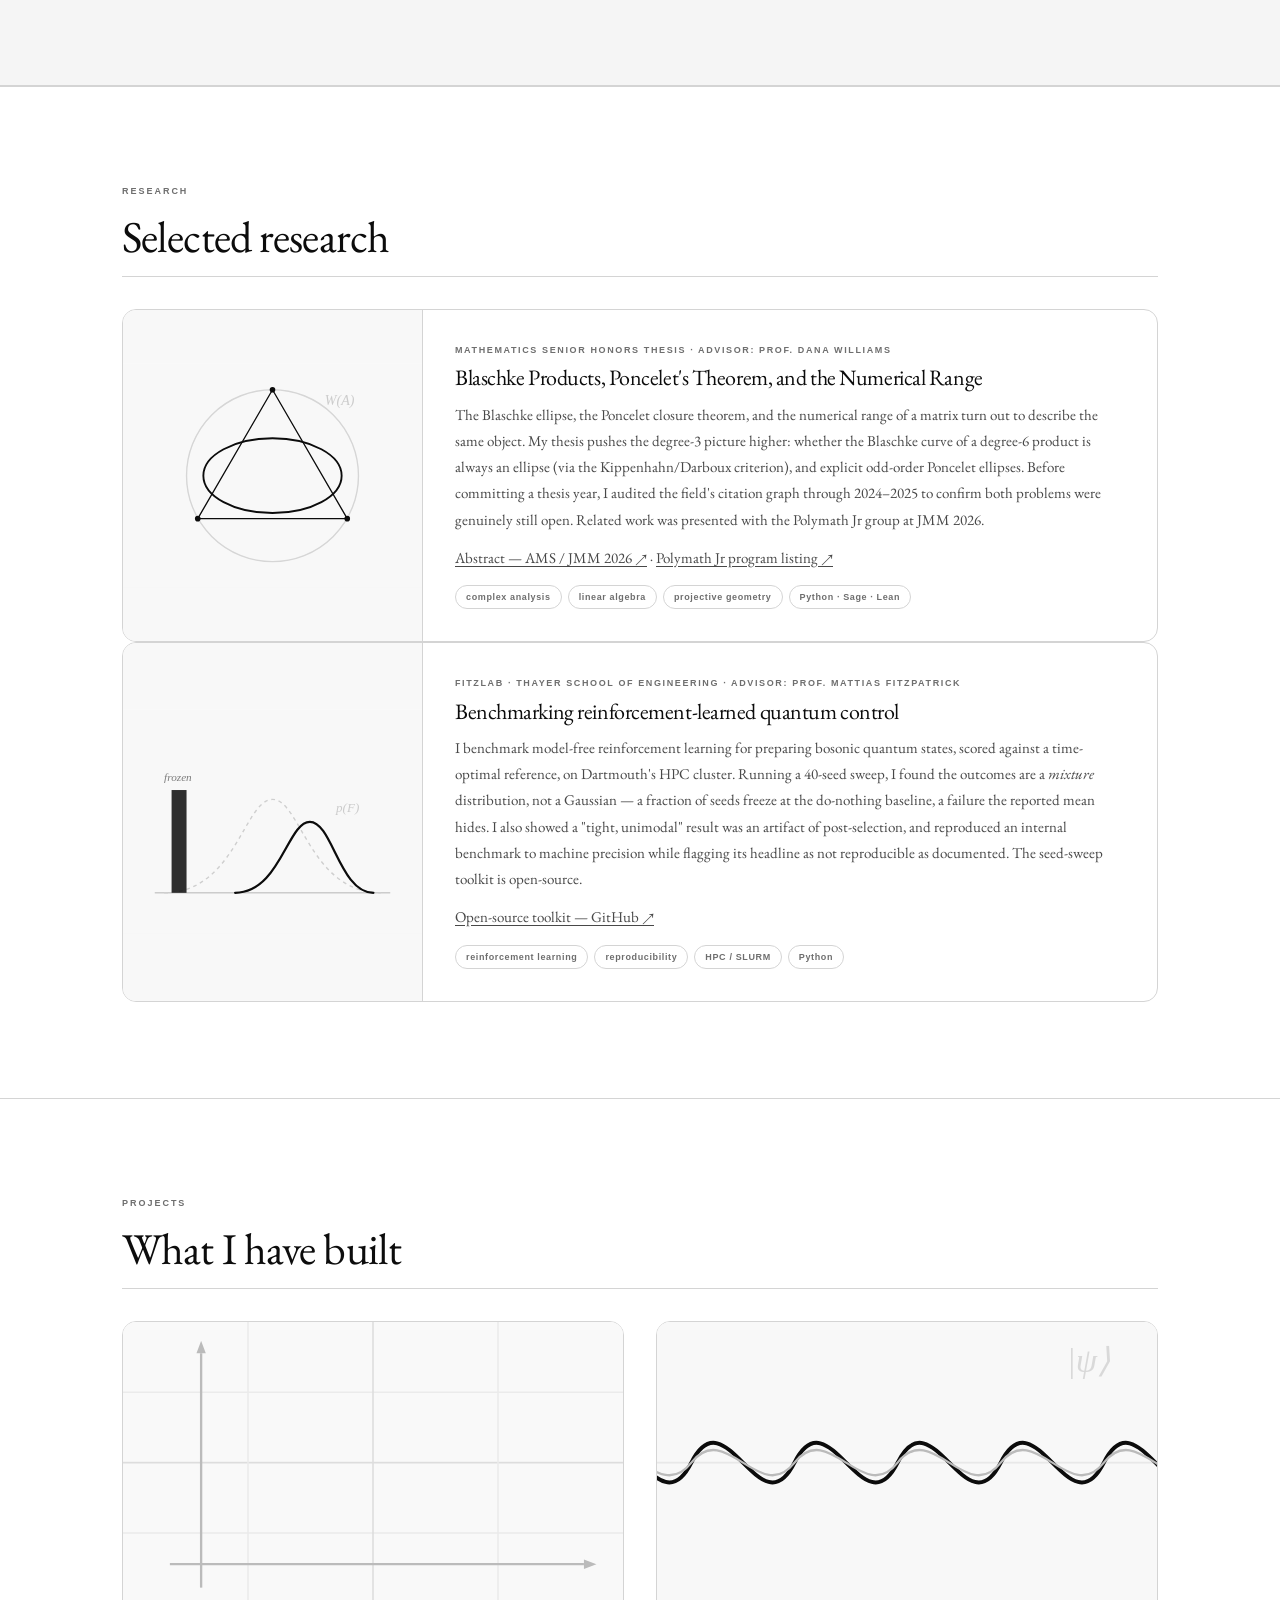
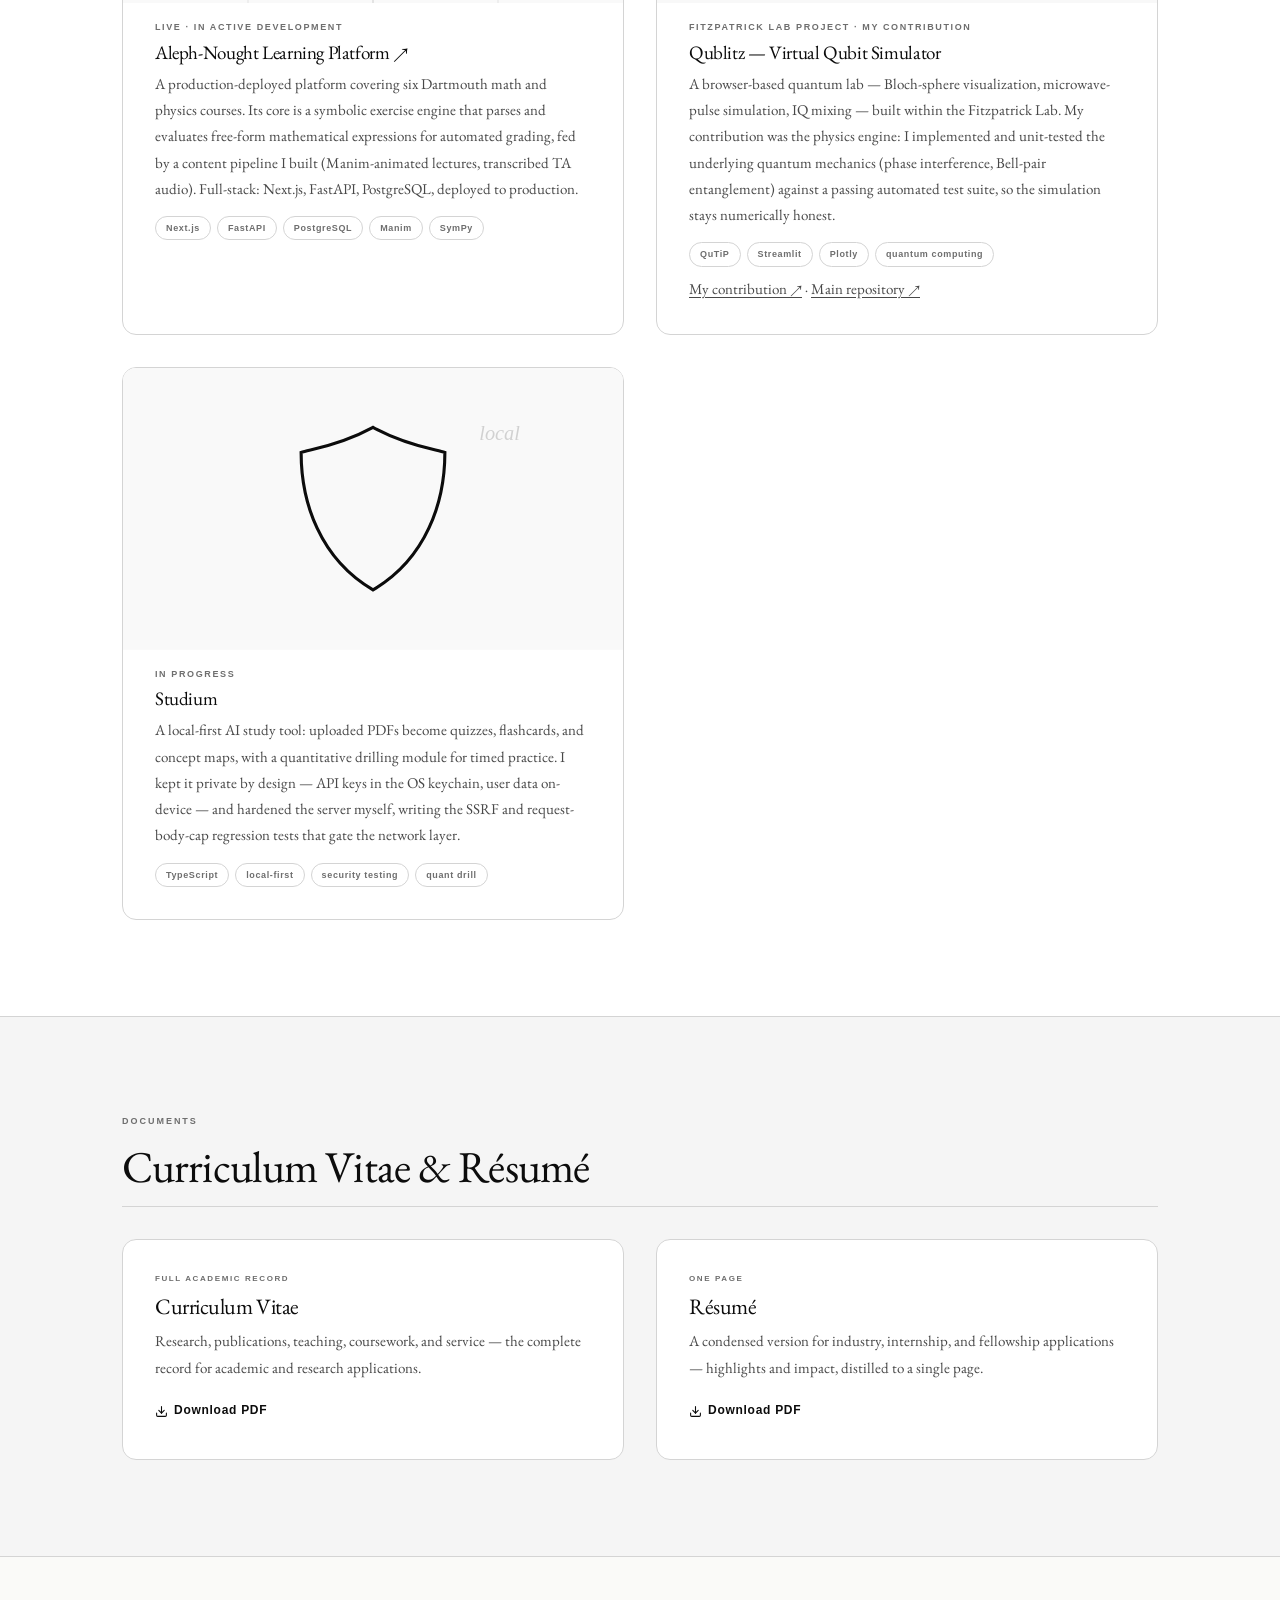
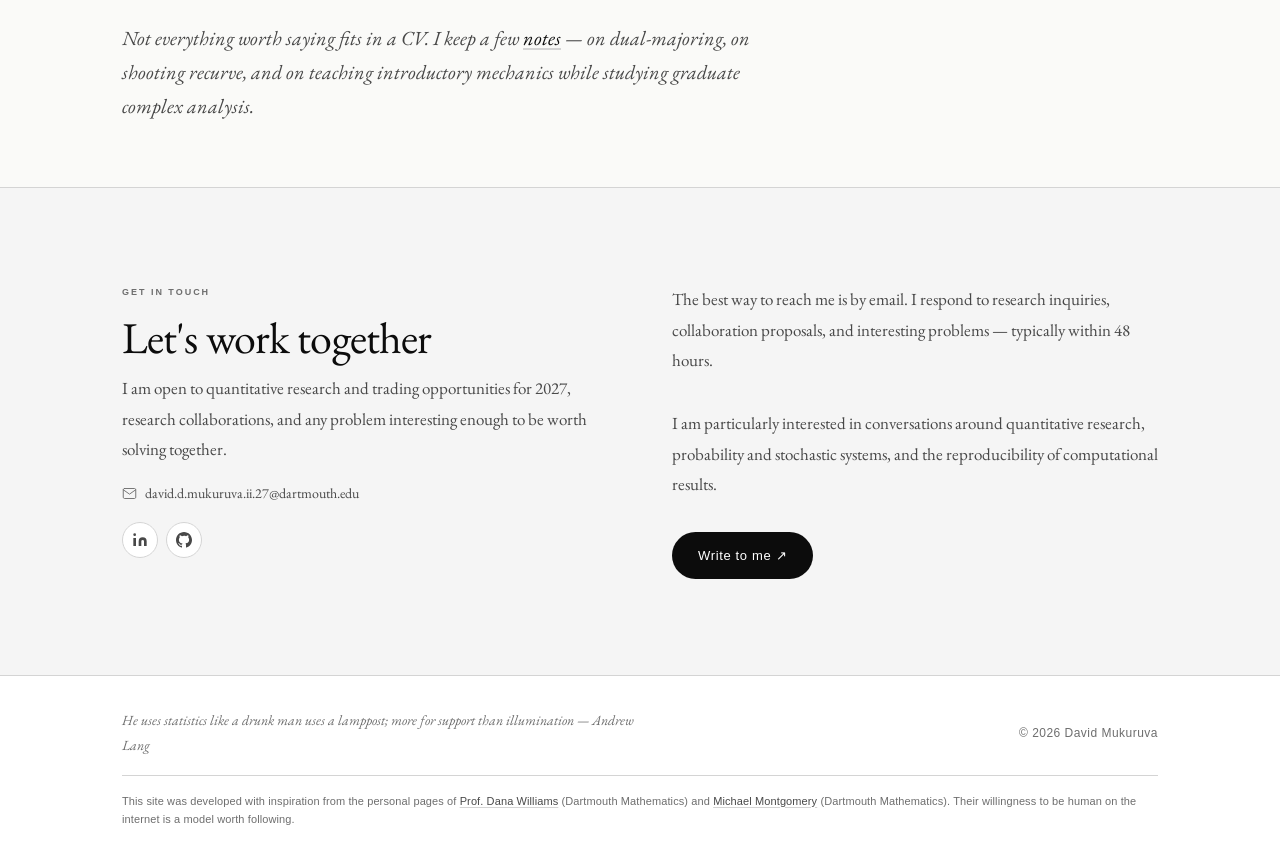
==== commit 9d50f96f: "Deploy overhauled site: FitzLab research (home + record), Studium, downloads; refresh résumé/CV PDFs" ====
--- a/index.html
+++ b/index.html
@@ -3,21 +3,21 @@
 <head>
   <meta charset="UTF-8">
   <meta name="viewport" content="width=device-width, initial-scale=1.0">
-  <title>David Mukuruva — Mathematics &amp; BME at Dartmouth</title>
-  <meta name="description" content="David Mukuruva — Mathematics &amp; Biomedical Engineering at Dartmouth College. Graduate complex analysis, single-cell cancer genomics at Thayer's Goods Lab, and a JMM 2026 presentation on Finding Ellipses.">
+  <title>David Mukuruva — Mathematics &amp; Quantitative Research at Dartmouth</title>
+  <meta name="description" content="David Mukuruva — Mathematics at Dartmouth ('27). Open-problem research in complex analysis (Blaschke products &amp; Poncelet, JMM 2026) and reproducibility/benchmarking of reinforcement-learned quantum control on HPC.">
   <meta name="author" content="David Mukuruva">
   <link rel="canonical" href="https://dmukuruva-creator.github.io/">
   <link rel="icon" href="favicon.svg" type="image/svg+xml">
 
   <!-- Open Graph / social preview -->
   <meta property="og:type" content="website">
-  <meta property="og:title" content="David Mukuruva — Mathematics &amp; BME at Dartmouth">
-  <meta property="og:description" content="Mathematics &amp; Biomedical Engineering at Dartmouth. Graduate complex analysis, cancer-genomics research, and a JMM 2026 presentation on Finding Ellipses.">
+  <meta property="og:title" content="David Mukuruva — Mathematics &amp; Quantitative Research at Dartmouth">
+  <meta property="og:description" content="Open-problem complex analysis (Blaschke products &amp; Poncelet, JMM 2026) and reproducibility/benchmarking of reinforcement-learned quantum control on HPC.">
   <meta property="og:url" content="https://dmukuruva-creator.github.io/">
   <meta property="og:image" content="https://dmukuruva-creator.github.io/images/david.jpg">
   <meta name="twitter:card" content="summary_large_image">
-  <meta name="twitter:title" content="David Mukuruva — Mathematics &amp; BME at Dartmouth">
-  <meta name="twitter:description" content="Mathematics &amp; Biomedical Engineering at Dartmouth. Graduate complex analysis, cancer-genomics research, and a JMM 2026 presentation.">
+  <meta name="twitter:title" content="David Mukuruva — Mathematics &amp; Quantitative Research at Dartmouth">
+  <meta name="twitter:description" content="Open-problem complex analysis (JMM 2026) and reproducibility/benchmarking of reinforcement-learned quantum control on HPC.">
   <meta name="twitter:image" content="https://dmukuruva-creator.github.io/images/david.jpg">
 
   <link rel="stylesheet" href="styles.css">
@@ -33,10 +33,11 @@
     "email": "david.d.mukuruva.ii.27@dartmouth.edu",
     "jobTitle": "Undergraduate Researcher",
     "affiliation": { "@type": "CollegeOrUniversity", "name": "Dartmouth College" },
-    "knowsAbout": ["Mathematics", "Complex Analysis", "Biomedical Engineering", "Single-cell RNA sequencing", "Quantum computing"],
+    "knowsAbout": ["Mathematics", "Complex Analysis", "Quantitative Research", "Probability", "Reinforcement Learning", "Reproducibility", "High-Performance Computing", "Quantum Control"],
     "sameAs": [
       "https://www.linkedin.com/in/david-delroy-mukuruva",
-      "https://github.com/dmukuruva-creator"
+      "https://github.com/dmukuruva-creator",
+      "https://github.com/dmukuruva-creator/quantum_control_rl_server"
     ]
   }
   </script>
@@ -75,14 +76,14 @@
       <div class="hero-content">
         <div class="hero-badges">
           <span class="hero-badge">Presented · JMM 2026</span>
-          <span class="hero-badge">Graduate Mathematics</span>
+          <span class="hero-badge">Graduate Complex Analysis</span>
+          <span class="hero-badge">Quantum Control · FitzLab</span>
           <span class="hero-badge">Emerging Engineers · Lead Tutor</span>
-          <span class="hero-badge">Cancer Genomics · Thayer</span>
-        </div>
-        <p class="hero-tagline">Mathematics &amp; Biomedical Engineering · Dartmouth College · Class of 2027</p>
+        </div>
+        <p class="hero-tagline">Mathematics · Dartmouth College · Class of 2027</p>
         <h1>David Mukuruva</h1>
         <p class="hero-description">
-          My work traces the deep correspondences between mathematics and biology — from the geometry of ellipses to the molecular architecture of cancer. I look for problems that are hard enough to matter.
+          I do quantitative research where the answer isn't known yet — an open problem in complex analysis, and reproducibility work on reinforcement-learned quantum control. What I care about in both is the same: is the result actually true, and does it survive someone checking it carefully?
         </p>
         <div class="btn-group">
           <a href="#projects" class="btn btn-primary">View my work</a>
@@ -102,8 +103,8 @@
         <span class="cred-label">Presented at the Joint<br>Mathematics Meetings</span>
       </div>
       <div class="cred-item" data-animate style="--anim-delay: 0.08s">
-        <span class="cred-credential">Goods Lab</span>
-        <span class="cred-label">Cancer genomics research<br>at Thayer School</span>
+        <span class="cred-credential">FitzLab</span>
+        <span class="cred-label">Quantum-control benchmarking<br>on Dartmouth HPC</span>
       </div>
       <div class="cred-item" data-animate style="--anim-delay: 0.16s">
         <span class="cred-credential">Graduate Analysis</span>
@@ -121,32 +122,32 @@
 <section class="about" id="about">
   <div class="container">
     <span class="section-label" data-animate>About</span>
-    <h2 class="section-title" data-animate style="--anim-delay: 0.05s">Mathematics, Engineering, and Discovery</h2>
+    <h2 class="section-title" data-animate style="--anim-delay: 0.05s">Rigor, and the Search for Pattern</h2>
     <blockquote class="pullquote" data-animate style="--anim-delay: 0.1s">
-      Mathematics and biology, at their foundations, share a language — one of structure, symmetry, and the search for pattern beneath apparent disorder.
+      A result isn't finished when it's stated — it's finished when it survives someone checking it carefully. I'm drawn to problems where that check is the hard part.
     </blockquote>
     <div class="about-body">
       <div class="about-prose" data-animate style="--anim-delay: 0.15s">
-        <p>I study both at Dartmouth, where my coursework has reached graduate complex analysis alongside upper-level work in probability and real analysis — pursued not as prerequisites, but as ends in themselves. The discipline is its own reward; the applications come later.</p>
-        <p>My research has taken me across disciplines: a summer with the Polymath Jr program investigating an open problem in the geometry of ellipses — where linear algebra, complex analysis, and classical geometry intersect in ways that are still not fully understood — and a year in the Goods Lab at Thayer School of Engineering, elucidating disease from the RNA of individual cells in patients with gynecological cancers.</p>
-        <p>Teaching is, for me, an extension of the same work. As a Physics TA and lead tutor for Dartmouth's Emerging Engineers program, I try to be the instructor I needed when I was first learning — one who insists that understanding is possible, not just memorization.</p>
+        <p>My coursework has reached graduate complex analysis alongside honors probability and real analysis — pursued not as prerequisites, but as ends in themselves. The same instinct runs through my research: I'm drawn to problems where the answer isn't settled, and to the unglamorous work of checking whether a claimed answer holds up.</p>
+        <p>For my senior thesis I'm attacking two open problems on finite Blaschke products and inscribed ellipses — but only after auditing the literature to confirm nobody had quietly solved them first. In the Fitzpatrick Lab I benchmark reinforcement-learned quantum control on Dartmouth's HPC cluster, where my contribution has been to distrust the summary statistics: I showed the outcomes are a mixture rather than a bell curve, and that a "clean" group result was an artifact of how the data was conditioned.</p>
+        <p>Teaching is an extension of the same work. As a Physics TA and lead tutor for Dartmouth's Emerging Engineers program, I try to be the instructor I needed when I was first learning — one who insists that understanding is possible, not just memorization.</p>
       </div>
       <div class="skills-grid" data-animate style="--anim-delay: 0.2s">
         <div class="skill-item">
           <div class="skill-label">Languages</div>
-          <div class="skill-value">Python · C · Lean 4 · MATLAB · R</div>
+          <div class="skill-value">Python (NumPy/SciPy) · Sage · Lean 4 · R · C</div>
         </div>
         <div class="skill-item">
-          <div class="skill-label">Design</div>
-          <div class="skill-value">SolidWorks · TinkerCAD · Arduino IDE</div>
+          <div class="skill-label">Quantitative</div>
+          <div class="skill-value">Probability · Linear algebra · Numerical methods · Stochastic optimization</div>
         </div>
         <div class="skill-item">
-          <div class="skill-label">Bioinformatics</div>
-          <div class="skill-value">Seurat · CellChat · Bioconductor · Enrichr</div>
+          <div class="skill-label">Research practice</div>
+          <div class="skill-value">Reproducibility · Experiment design · SLURM / HPC · Git</div>
         </div>
         <div class="skill-item">
           <div class="skill-label">Activities</div>
-          <div class="skill-value">Physics TA · RA · DEE Tutor · Archery · Chess</div>
+          <div class="skill-value">Physics TA · DEE Lead Tutor · Archery · Chess</div>
         </div>
       </div>
     </div>
@@ -177,9 +178,9 @@
         </svg>
       </div>
       <div class="research-info">
-        <span class="work-category">Joint Mathematics Meetings · 2026 · Washington, D.C.</span>
-        <h3>Finding Ellipses: Blaschke Products, Poncelet's Theorem, and the Numerical Range</h3>
-        <p>A summer with the Polymath Jr program on an open problem in the geometry of ellipses — where the Blaschke ellipse, the Poncelet closure theorem, and the numerical range of a 2&times;2 matrix turn out to describe the same object. Presented with the research group at the 2026 Joint Mathematics Meetings.</p>
+        <span class="work-category">Mathematics Senior Honors Thesis · Advisor: Prof. Dana Williams</span>
+        <h3>Blaschke Products, Poncelet's Theorem, and the Numerical Range</h3>
+        <p>The Blaschke ellipse, the Poncelet closure theorem, and the numerical range of a matrix turn out to describe the same object. My thesis pushes the degree-3 picture higher: whether the Blaschke curve of a degree-6 product is always an ellipse (via the Kippenhahn/Darboux criterion), and explicit odd-order Poncelet ellipses. Before committing a thesis year, I audited the field's citation graph through 2024–2025 to confirm both problems were genuinely still open. Related work was presented with the Polymath Jr group at JMM 2026.</p>
         <p class="work-links">
           <a href="https://meetings.ams.org/math/jmm2026/meetingapp.cgi/Paper/57312" target="_blank" rel="noopener">Abstract — AMS / JMM 2026 ↗</a>
           · <a href="https://geometrynyc.wixsite.com/polymathreu/jmm2026" target="_blank" rel="noopener">Polymath Jr program listing ↗</a>
@@ -188,7 +189,42 @@
           <span class="tag">complex analysis</span>
           <span class="tag">linear algebra</span>
           <span class="tag">projective geometry</span>
-          <span class="tag">MATLAB</span>
+          <span class="tag">Python · Sage · Lean</span>
+        </div>
+      </div>
+    </article>
+
+    <article class="research-card" data-animate style="--anim-delay: 0.18s">
+      <div class="research-visual">
+        <svg viewBox="0 0 320 240" xmlns="http://www.w3.org/2000/svg" aria-hidden="true">
+          <rect width="320" height="240" fill="#f8f8f8"/>
+          <!-- baseline axis -->
+          <line x1="34" y1="196" x2="286" y2="196" stroke="#ccc" stroke-width="1.5"/>
+          <!-- a "clean Gaussian" the mean would imply (faint) -->
+          <path d="M 44,196 C 120,196 130,96 160,96 C 190,96 200,196 276,196"
+                fill="none" stroke="#cfcfcf" stroke-width="1.5" stroke-dasharray="4 4"/>
+          <!-- the real MIXTURE: a main mode + a spike frozen at the do-nothing baseline (left) -->
+          <!-- frozen-seed spike -->
+          <rect x="52" y="86" width="16" height="110" fill="#0c0c0c" opacity="0.85"/>
+          <!-- main mode, right of center -->
+          <path d="M 120,196 C 168,196 176,120 200,120 C 224,120 232,196 268,196"
+                fill="none" stroke="#0c0c0c" stroke-width="2.4" stroke-linecap="round"/>
+          <text x="44" y="76" font-family="Georgia,serif" font-size="12" fill="rgba(0,0,0,0.5)" font-style="italic">frozen</text>
+          <text x="228" y="110" font-family="Georgia,serif" font-size="14" fill="rgba(0,0,0,0.18)" font-style="italic">p(F)</text>
+        </svg>
+      </div>
+      <div class="research-info">
+        <span class="work-category">FitzLab · Thayer School of Engineering · Advisor: Prof. Mattias Fitzpatrick</span>
+        <h3>Benchmarking reinforcement-learned quantum control</h3>
+        <p>I benchmark model-free reinforcement learning for preparing bosonic quantum states, scored against a time-optimal reference, on Dartmouth's HPC cluster. Running a 40-seed sweep, I found the outcomes are a <em>mixture</em> distribution, not a Gaussian — a fraction of seeds freeze at the do-nothing baseline, a failure the reported mean hides. I also showed a "tight, unimodal" result was an artifact of post-selection, and reproduced an internal benchmark to machine precision while flagging its headline as not reproducible as documented. The seed-sweep toolkit is open-source.</p>
+        <p class="work-links">
+          <a href="https://github.com/dmukuruva-creator/quantum_control_rl_server" target="_blank" rel="noopener">Open-source toolkit — GitHub ↗</a>
+        </p>
+        <div class="tags">
+          <span class="tag">reinforcement learning</span>
+          <span class="tag">reproducibility</span>
+          <span class="tag">HPC / SLURM</span>
+          <span class="tag">Python</span>
         </div>
       </div>
     </article>
@@ -232,9 +268,9 @@
           </svg>
         </div>
         <div class="work-info">
-          <span class="work-category">in progress</span>
+          <span class="work-category">live · in active development</span>
           <h3><a href="https://www.aleph-nought.com" target="_blank" rel="noopener">Aleph-Nought Learning Platform ↗</a></h3>
-          <p>An attempt to build the course I wished existed. Aleph-Nought delivers Dartmouth mathematics and physics content through Manim-animated lectures, transcribed TA audio, and a symbolic exercise engine capable of evaluating mathematical expressions. The platform is live — curriculum is in active development.</p>
+          <p>A production-deployed platform covering six Dartmouth math and physics courses. Its core is a symbolic exercise engine that parses and evaluates free-form mathematical expressions for automated grading, fed by a content pipeline I built (Manim-animated lectures, transcribed TA audio). Full-stack: Next.js, FastAPI, PostgreSQL, deployed to production.</p>
           <div class="tags">
             <span class="tag">Next.js</span>
             <span class="tag">FastAPI</span>
@@ -267,9 +303,9 @@
           </svg>
         </div>
         <div class="work-info">
-          <span class="work-category">in progress</span>
+          <span class="work-category">Fitzpatrick Lab project · my contribution</span>
           <h3>Qublitz — Virtual Qubit Simulator</h3>
-          <p>Quantum engineering is a discipline too often confined to expensive hardware and specialist vocabulary. Qublitz opens a laboratory to anyone with a browser — Bloch sphere visualization, microwave pulse simulation, IQ mixing, exceptional points — built for students who have been told this is not yet for them.</p>
+          <p>A browser-based quantum lab — Bloch-sphere visualization, microwave-pulse simulation, IQ mixing — built within the Fitzpatrick Lab. My contribution was the physics engine: I implemented and unit-tested the underlying quantum mechanics (phase interference, Bell-pair entanglement) against a passing automated test suite, so the simulation stays numerically honest.</p>
           <div class="tags">
             <span class="tag">QuTiP</span>
             <span class="tag">Streamlit</span>
@@ -280,85 +316,40 @@
         </div>
       </article>
 
-      <!-- InfantAir: expanding pressure rings -->
+      <!-- Studium: local-first / security shield motif -->
       <article class="work-card" data-animate style="--anim-delay: 0.2s">
         <div class="work-image">
           <svg viewBox="0 0 320 180" xmlns="http://www.w3.org/2000/svg" aria-hidden="true">
             <rect width="320" height="180" fill="#f9f9f9"/>
-            <!-- Pressure rings centered -->
             <g transform="translate(160,90)">
-              <circle cx="0" cy="0" r="6" fill="#0c0c0c"/>
-              <circle cx="0" cy="0" r="18" fill="none" stroke="#0c0c0c" stroke-width="1.5" class="card-ring-a"/>
-              <circle cx="0" cy="0" r="18" fill="none" stroke="#0c0c0c" stroke-width="1.5" class="card-ring-b"/>
-              <circle cx="0" cy="0" r="18" fill="none" stroke="#0c0c0c" stroke-width="1.5" class="card-ring-c"/>
+              <!-- shield -->
+              <path d="M0,-52 C 22,-40 40,-38 46,-36 C 46,-4 34,32 0,52 C -34,32 -46,-4 -46,-36 C -40,-38 -22,-40 0,-52 Z"
+                    fill="none" stroke="#0c0c0c" stroke-width="2"/>
+              <!-- check inside -->
+              <path d="M -20,-2 L -6,14 L 22,-22" fill="none" stroke="#0c0c0c" stroke-width="2.6"
+                    stroke-linecap="round" stroke-linejoin="round" class="card-curve"/>
             </g>
-            <!-- Label -->
-            <text x="184" y="55" font-family="Georgia,serif" font-size="13" fill="rgba(0,0,0,0.15)" font-style="italic">ΔP</text>
+            <text x="228" y="46" font-family="Georgia,serif" font-size="13" fill="rgba(0,0,0,0.16)" font-style="italic">local</text>
           </svg>
         </div>
         <div class="work-info">
-          <span class="work-category">Apr – Jun 2025</span>
-          <h3>InfantAir</h3>
-          <p>Infants cannot equalize ear pressure during flight. InfantAir addresses a problem existing products have not solved — a medical device designed to mitigate the pressure differential responsible for ear barotrauma. Designed in SolidWorks; embedded control written in C.</p>
+          <span class="work-category">in progress</span>
+          <h3>Studium</h3>
+          <p>A local-first AI study tool: uploaded PDFs become quizzes, flashcards, and concept maps, with a quantitative drilling module for timed practice. I kept it private by design — API keys in the OS keychain, user data on-device — and hardened the server myself, writing the SSRF and request-body-cap regression tests that gate the network layer.</p>
           <div class="tags">
-            <span class="tag">C</span>
-            <span class="tag">SolidWorks</span>
-            <span class="tag">TinkerCAD</span>
+            <span class="tag">TypeScript</span>
+            <span class="tag">local-first</span>
+            <span class="tag">security testing</span>
+            <span class="tag">quant drill</span>
           </div>
         </div>
       </article>
 
-      <!-- Drug Design: slowly rotating molecular diagram -->
-      <article class="work-card" data-animate style="--anim-delay: 0.3s">
-        <div class="work-image">
-          <svg viewBox="0 0 320 180" xmlns="http://www.w3.org/2000/svg" aria-hidden="true">
-            <rect width="320" height="180" fill="#f8f8f8"/>
-            <g transform="translate(160,90)">
-              <g class="card-molecule">
-                <!-- Bonds -->
-                <line x1="0" y1="0" x2="52" y2="0"  stroke="#ccc" stroke-width="2"/>
-                <line x1="0" y1="0" x2="-26" y2="45" stroke="#ccc" stroke-width="2"/>
-                <line x1="0" y1="0" x2="-26" y2="-45"stroke="#ccc" stroke-width="2"/>
-                <line x1="0" y1="0" x2="30" y2="-48" stroke="#ccc" stroke-width="2"/>
-                <line x1="0" y1="0" x2="26" y2="45"  stroke="#ccc" stroke-width="2"/>
-                <!-- Double bond -->
-                <line x1="4" y1="-4" x2="52" y2="-4" stroke="#ddd" stroke-width="1"/>
-                <!-- Peripheral atoms -->
-                <circle cx="52"  cy="0"  r="8"  fill="#666"/>
-                <circle cx="-26" cy="45" r="7"  fill="#777"/>
-                <circle cx="-26" cy="-45"r="7"  fill="#666"/>
-                <circle cx="30"  cy="-48"r="6"  fill="#888"/>
-                <circle cx="26"  cy="45" r="6"  fill="#888"/>
-                <!-- Central atom -->
-                <circle cx="0"   cy="0"  r="10" fill="#0c0c0c"/>
-              </g>
-            </g>
-            <text x="240" y="42" font-family="Georgia,serif" font-size="13" fill="rgba(0,0,0,0.14)" font-style="italic">Rx</text>
-          </svg>
-        </div>
-        <div class="work-info">
-          <span class="work-category">Sep – Nov 2024</span>
-          <h3>Nanomaterial Drug Delivery for Cervical Cancer</h3>
-          <p>A grant proposal written as a team of three for a cervical cancer therapeutic built around nanomaterial drug delivery — designed to circumvent the shortcomings of conventional chemotherapy, grounded in systematic literature review of gynecological malignancies and state-of-the-art delivery mechanisms.</p>
-          <div class="tags">
-            <span class="tag">literature review</span>
-            <span class="tag">nanomaterials</span>
-            <span class="tag">cervical cancer</span>
-          </div>
-        </div>
-      </article>
-
-    </div>
-  </div>
-</section>
-
-<!--
-  Resume & CV Downloads — TEMPORARILY HIDDEN
-  Re-enable this section once the PDFs exist at:
-    assets/david-mukuruva-cv.pdf
-    assets/david-mukuruva-resume.pdf
-  (Hidden to avoid dead download buttons on the live site.)
-
+    </div>
+  </div>
+</section>
+
+<!-- Resume & CV Downloads — PDFs staged at assets/ 2026-07-16 (quant résumé + academic CV). -->
 <section class="download-section" id="documents">
   <div class="container">
     <span class="section-label" data-animate>Documents</span>
@@ -388,7 +379,6 @@
     </div>
   </div>
 </section>
--->
 
 <!-- Notes teaser — a little personality, and a path into the Notes page -->
 <section class="notes-teaser">
@@ -408,7 +398,7 @@
       <div class="contact-info" data-animate>
         <span class="section-label">Get in Touch</span>
         <h2>Let's work together</h2>
-        <p>I am open to research collaborations, internship conversations, and any problem interesting enough to be worth solving together.</p>
+        <p>I am open to quantitative research and trading opportunities for 2027, research collaborations, and any problem interesting enough to be worth solving together.</p>
         <p class="contact-detail">
           <svg width="15" height="15" viewBox="0 0 24 24" fill="none" stroke="currentColor" stroke-width="1.5" stroke-linecap="round" stroke-linejoin="round">
             <path d="M4 4h16c1.1 0 2 .9 2 2v12c0 1.1-.9 2-2 2H4c-1.1 0-2-.9-2-2V6c0-1.1.9-2 2-2z"/><polyline points="22,6 12,13 2,6"/>
@@ -426,7 +416,7 @@
       </div>
       <div class="contact-reply" data-animate style="--anim-delay: 0.1s">
         <p>The best way to reach me is by email. I respond to research inquiries, collaboration proposals, and interesting problems — typically within 48 hours.</p>
-        <p>I am particularly interested in conversations around mathematical biology, educational technology, and quantum engineering.</p>
+        <p>I am particularly interested in conversations around quantitative research, probability and stochastic systems, and the reproducibility of computational results.</p>
         <a href="mailto:david.d.mukuruva.ii.27@dartmouth.edu" class="btn btn-primary">Write to me ↗</a>
       </div>
     </div>
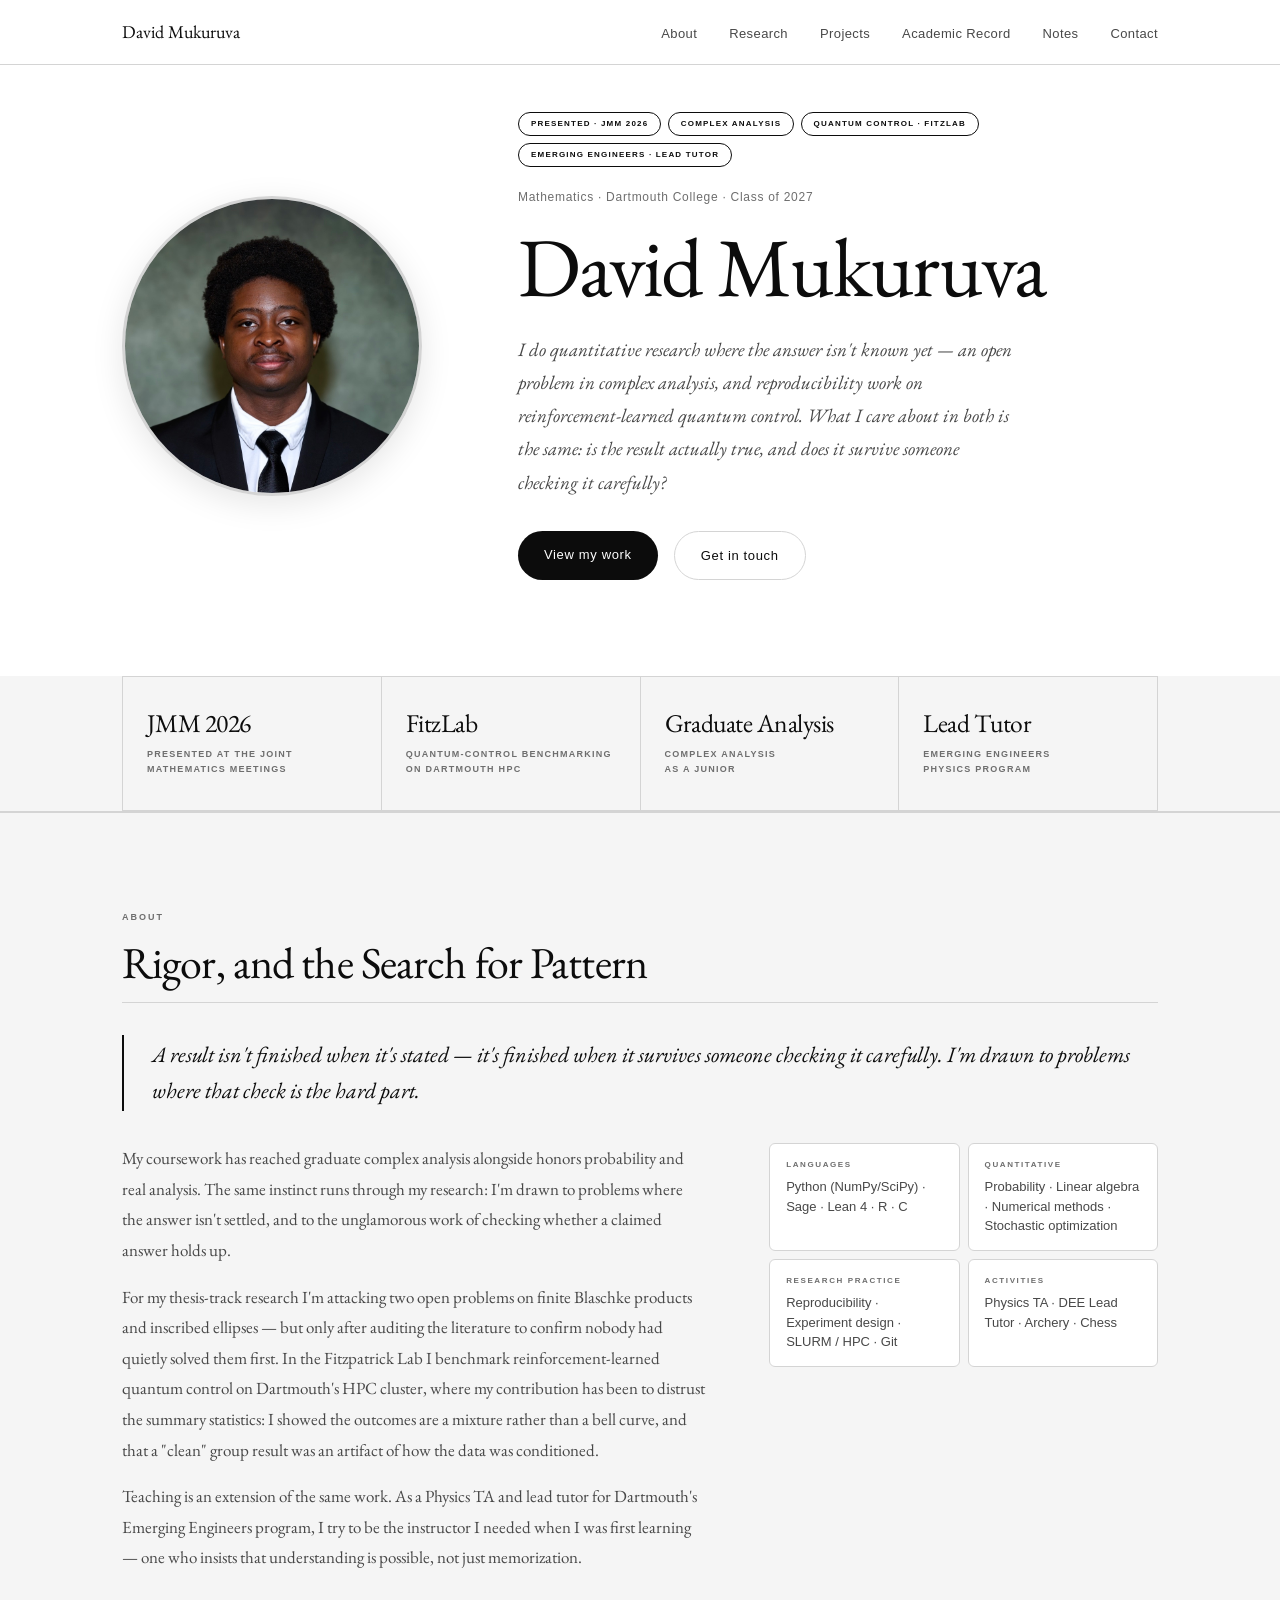
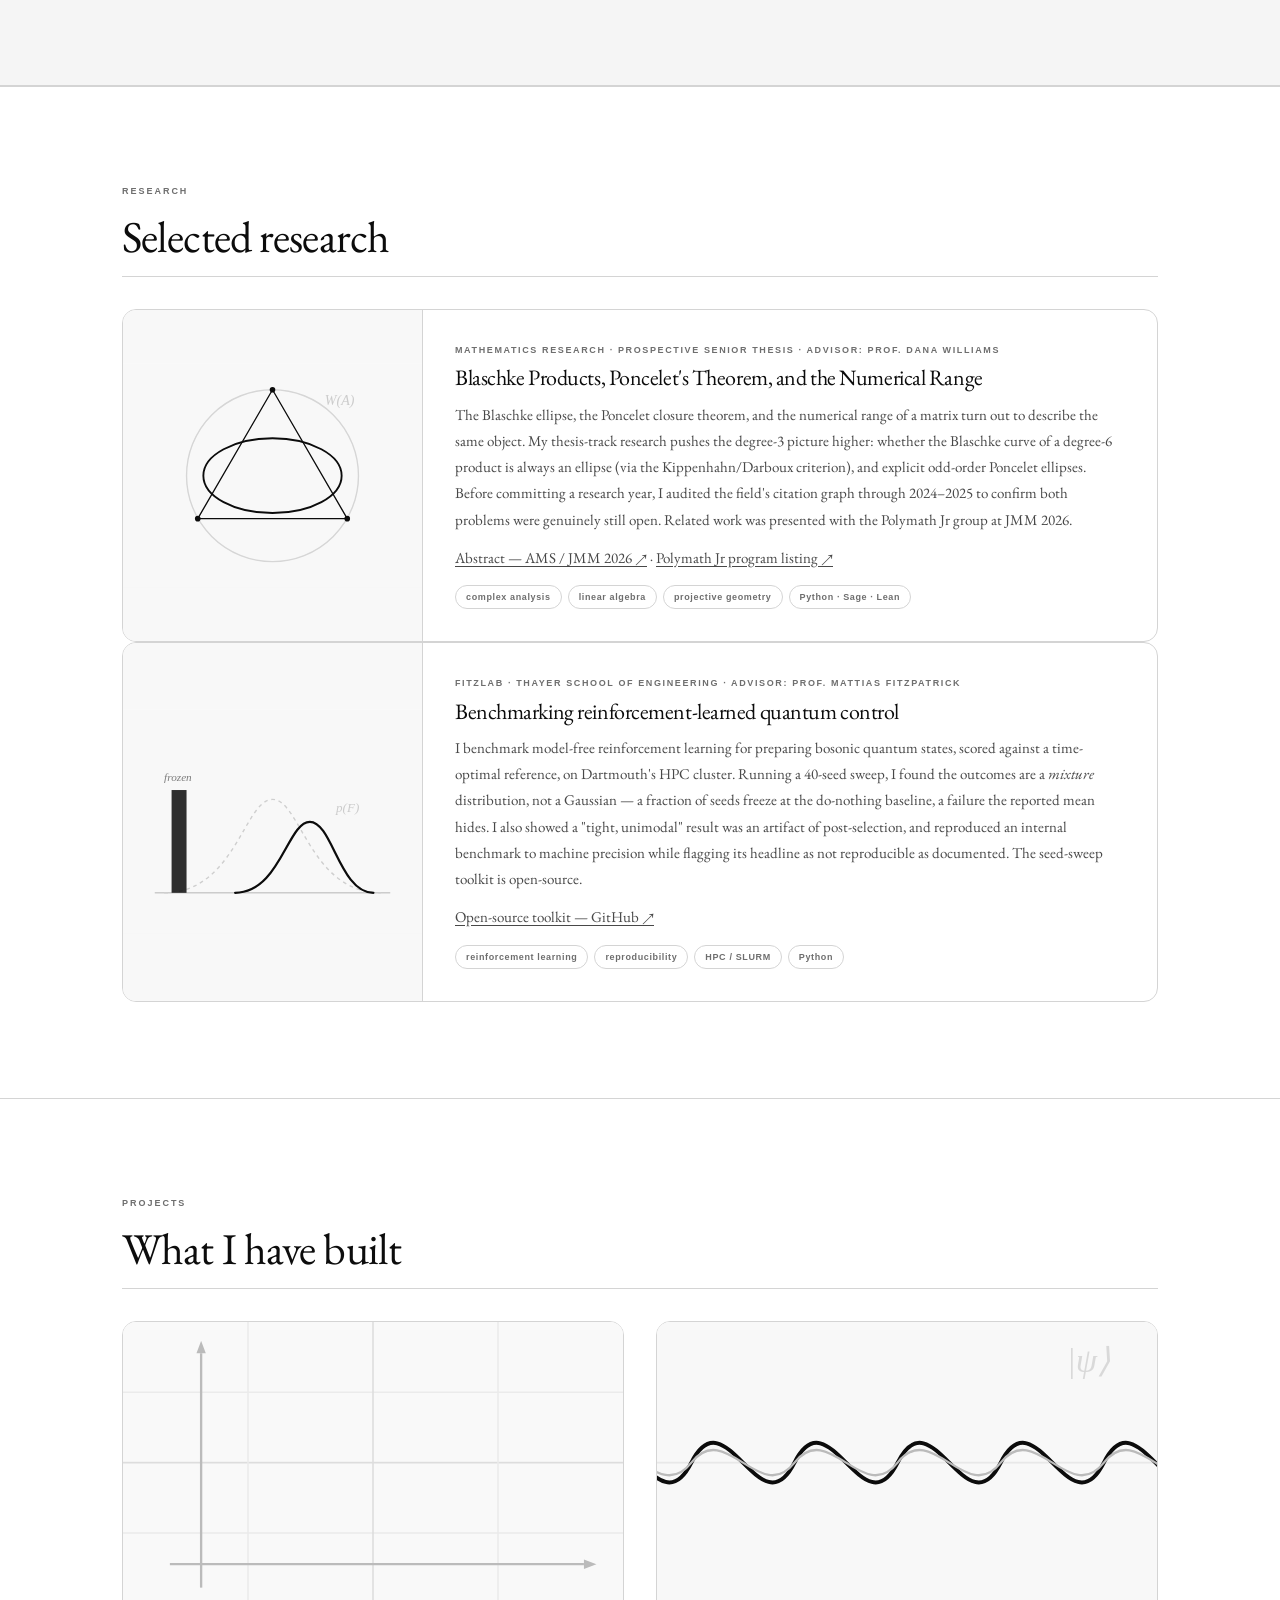
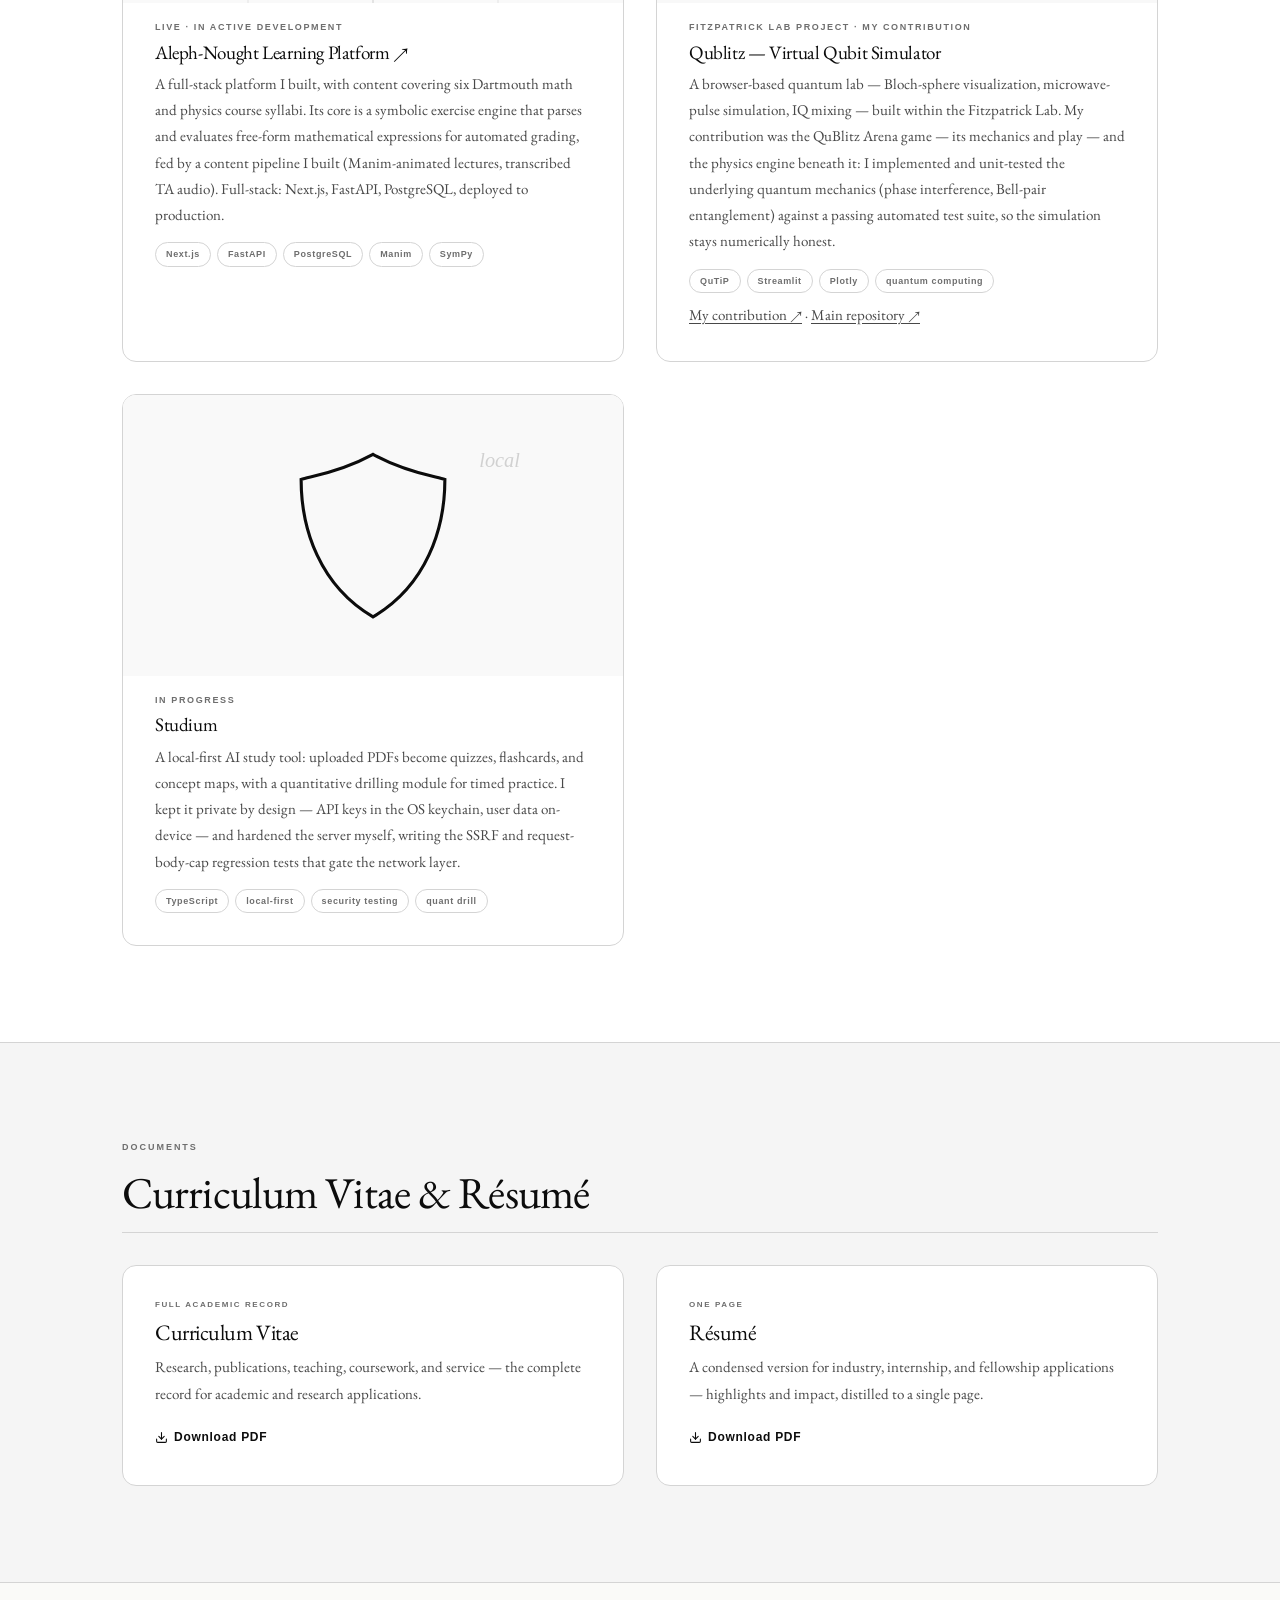
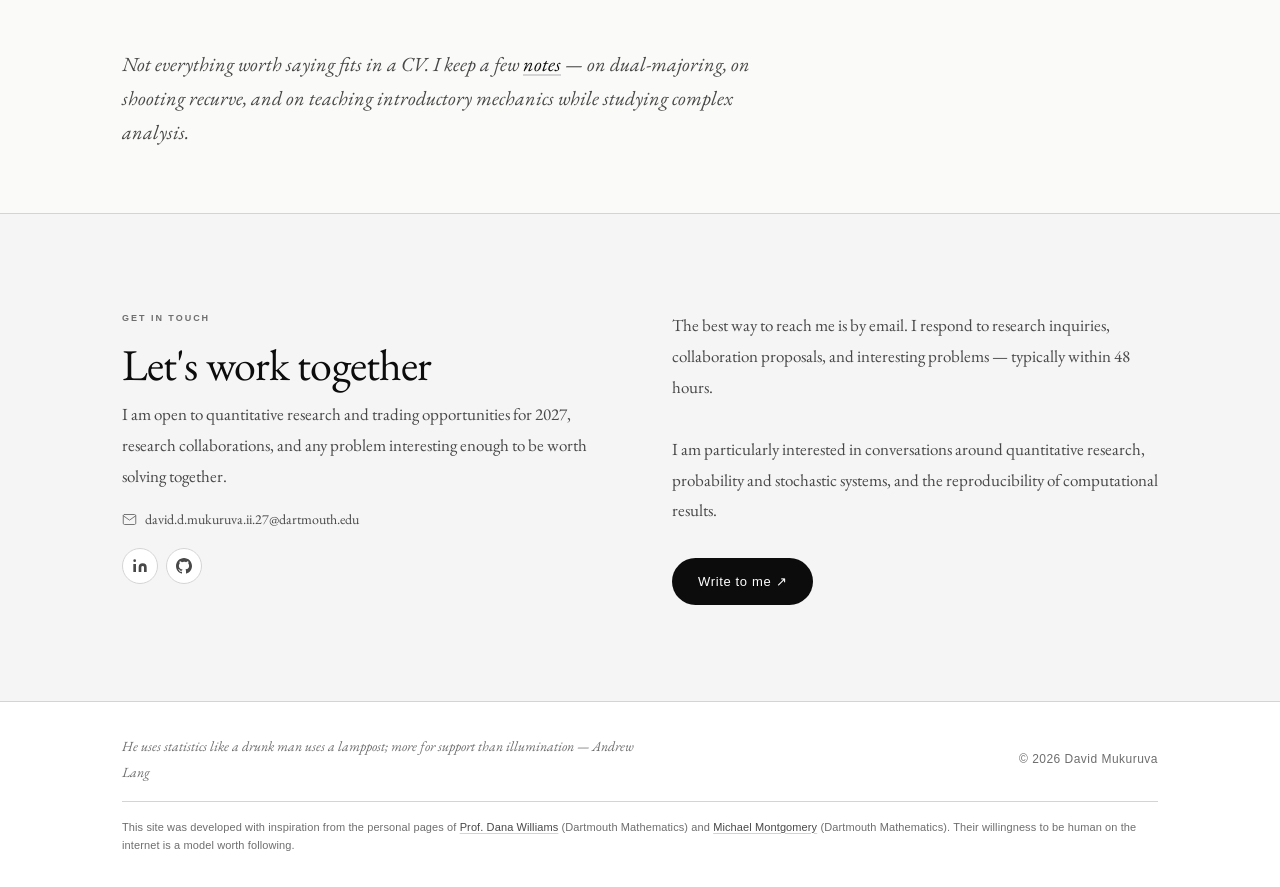
==== commit 6bdadd98: "De-embellishment pass: soften thesis framing (thesis-track), Aleph (platform I built, syllabi), QuBl" ====
--- a/index.html
+++ b/index.html
@@ -76,7 +76,7 @@
       <div class="hero-content">
         <div class="hero-badges">
           <span class="hero-badge">Presented · JMM 2026</span>
-          <span class="hero-badge">Graduate Complex Analysis</span>
+          <span class="hero-badge">Complex Analysis</span>
           <span class="hero-badge">Quantum Control · FitzLab</span>
           <span class="hero-badge">Emerging Engineers · Lead Tutor</span>
         </div>
@@ -128,8 +128,8 @@
     </blockquote>
     <div class="about-body">
       <div class="about-prose" data-animate style="--anim-delay: 0.15s">
-        <p>My coursework has reached graduate complex analysis alongside honors probability and real analysis — pursued not as prerequisites, but as ends in themselves. The same instinct runs through my research: I'm drawn to problems where the answer isn't settled, and to the unglamorous work of checking whether a claimed answer holds up.</p>
-        <p>For my senior thesis I'm attacking two open problems on finite Blaschke products and inscribed ellipses — but only after auditing the literature to confirm nobody had quietly solved them first. In the Fitzpatrick Lab I benchmark reinforcement-learned quantum control on Dartmouth's HPC cluster, where my contribution has been to distrust the summary statistics: I showed the outcomes are a mixture rather than a bell curve, and that a "clean" group result was an artifact of how the data was conditioned.</p>
+        <p>My coursework has reached graduate complex analysis alongside honors probability and real analysis. The same instinct runs through my research: I'm drawn to problems where the answer isn't settled, and to the unglamorous work of checking whether a claimed answer holds up.</p>
+        <p>For my thesis-track research I'm attacking two open problems on finite Blaschke products and inscribed ellipses — but only after auditing the literature to confirm nobody had quietly solved them first. In the Fitzpatrick Lab I benchmark reinforcement-learned quantum control on Dartmouth's HPC cluster, where my contribution has been to distrust the summary statistics: I showed the outcomes are a mixture rather than a bell curve, and that a "clean" group result was an artifact of how the data was conditioned.</p>
         <p>Teaching is an extension of the same work. As a Physics TA and lead tutor for Dartmouth's Emerging Engineers program, I try to be the instructor I needed when I was first learning — one who insists that understanding is possible, not just memorization.</p>
       </div>
       <div class="skills-grid" data-animate style="--anim-delay: 0.2s">
@@ -178,9 +178,9 @@
         </svg>
       </div>
       <div class="research-info">
-        <span class="work-category">Mathematics Senior Honors Thesis · Advisor: Prof. Dana Williams</span>
+        <span class="work-category">Mathematics Research · prospective senior thesis · Advisor: Prof. Dana Williams</span>
         <h3>Blaschke Products, Poncelet's Theorem, and the Numerical Range</h3>
-        <p>The Blaschke ellipse, the Poncelet closure theorem, and the numerical range of a matrix turn out to describe the same object. My thesis pushes the degree-3 picture higher: whether the Blaschke curve of a degree-6 product is always an ellipse (via the Kippenhahn/Darboux criterion), and explicit odd-order Poncelet ellipses. Before committing a thesis year, I audited the field's citation graph through 2024–2025 to confirm both problems were genuinely still open. Related work was presented with the Polymath Jr group at JMM 2026.</p>
+        <p>The Blaschke ellipse, the Poncelet closure theorem, and the numerical range of a matrix turn out to describe the same object. My thesis-track research pushes the degree-3 picture higher: whether the Blaschke curve of a degree-6 product is always an ellipse (via the Kippenhahn/Darboux criterion), and explicit odd-order Poncelet ellipses. Before committing a research year, I audited the field's citation graph through 2024–2025 to confirm both problems were genuinely still open. Related work was presented with the Polymath Jr group at JMM 2026.</p>
         <p class="work-links">
           <a href="https://meetings.ams.org/math/jmm2026/meetingapp.cgi/Paper/57312" target="_blank" rel="noopener">Abstract — AMS / JMM 2026 ↗</a>
           · <a href="https://geometrynyc.wixsite.com/polymathreu/jmm2026" target="_blank" rel="noopener">Polymath Jr program listing ↗</a>
@@ -270,7 +270,7 @@
         <div class="work-info">
           <span class="work-category">live · in active development</span>
           <h3><a href="https://www.aleph-nought.com" target="_blank" rel="noopener">Aleph-Nought Learning Platform ↗</a></h3>
-          <p>A production-deployed platform covering six Dartmouth math and physics courses. Its core is a symbolic exercise engine that parses and evaluates free-form mathematical expressions for automated grading, fed by a content pipeline I built (Manim-animated lectures, transcribed TA audio). Full-stack: Next.js, FastAPI, PostgreSQL, deployed to production.</p>
+          <p>A full-stack platform I built, with content covering six Dartmouth math and physics course syllabi. Its core is a symbolic exercise engine that parses and evaluates free-form mathematical expressions for automated grading, fed by a content pipeline I built (Manim-animated lectures, transcribed TA audio). Full-stack: Next.js, FastAPI, PostgreSQL, deployed to production.</p>
           <div class="tags">
             <span class="tag">Next.js</span>
             <span class="tag">FastAPI</span>
@@ -305,7 +305,7 @@
         <div class="work-info">
           <span class="work-category">Fitzpatrick Lab project · my contribution</span>
           <h3>Qublitz — Virtual Qubit Simulator</h3>
-          <p>A browser-based quantum lab — Bloch-sphere visualization, microwave-pulse simulation, IQ mixing — built within the Fitzpatrick Lab. My contribution was the physics engine: I implemented and unit-tested the underlying quantum mechanics (phase interference, Bell-pair entanglement) against a passing automated test suite, so the simulation stays numerically honest.</p>
+          <p>A browser-based quantum lab — Bloch-sphere visualization, microwave-pulse simulation, IQ mixing — built within the Fitzpatrick Lab. My contribution was the QuBlitz Arena game — its mechanics and play — and the physics engine beneath it: I implemented and unit-tested the underlying quantum mechanics (phase interference, Bell-pair entanglement) against a passing automated test suite, so the simulation stays numerically honest.</p>
           <div class="tags">
             <span class="tag">QuTiP</span>
             <span class="tag">Streamlit</span>
@@ -386,7 +386,7 @@
     <p class="notes-teaser-text" data-animate>
       Not everything worth saying fits in a CV. I keep a few
       <a href="notes.html">notes</a> — on dual-majoring, on shooting recurve, and on
-      teaching introductory mechanics while studying graduate complex analysis.
+      teaching introductory mechanics while studying complex analysis.
     </p>
   </div>
 </section>
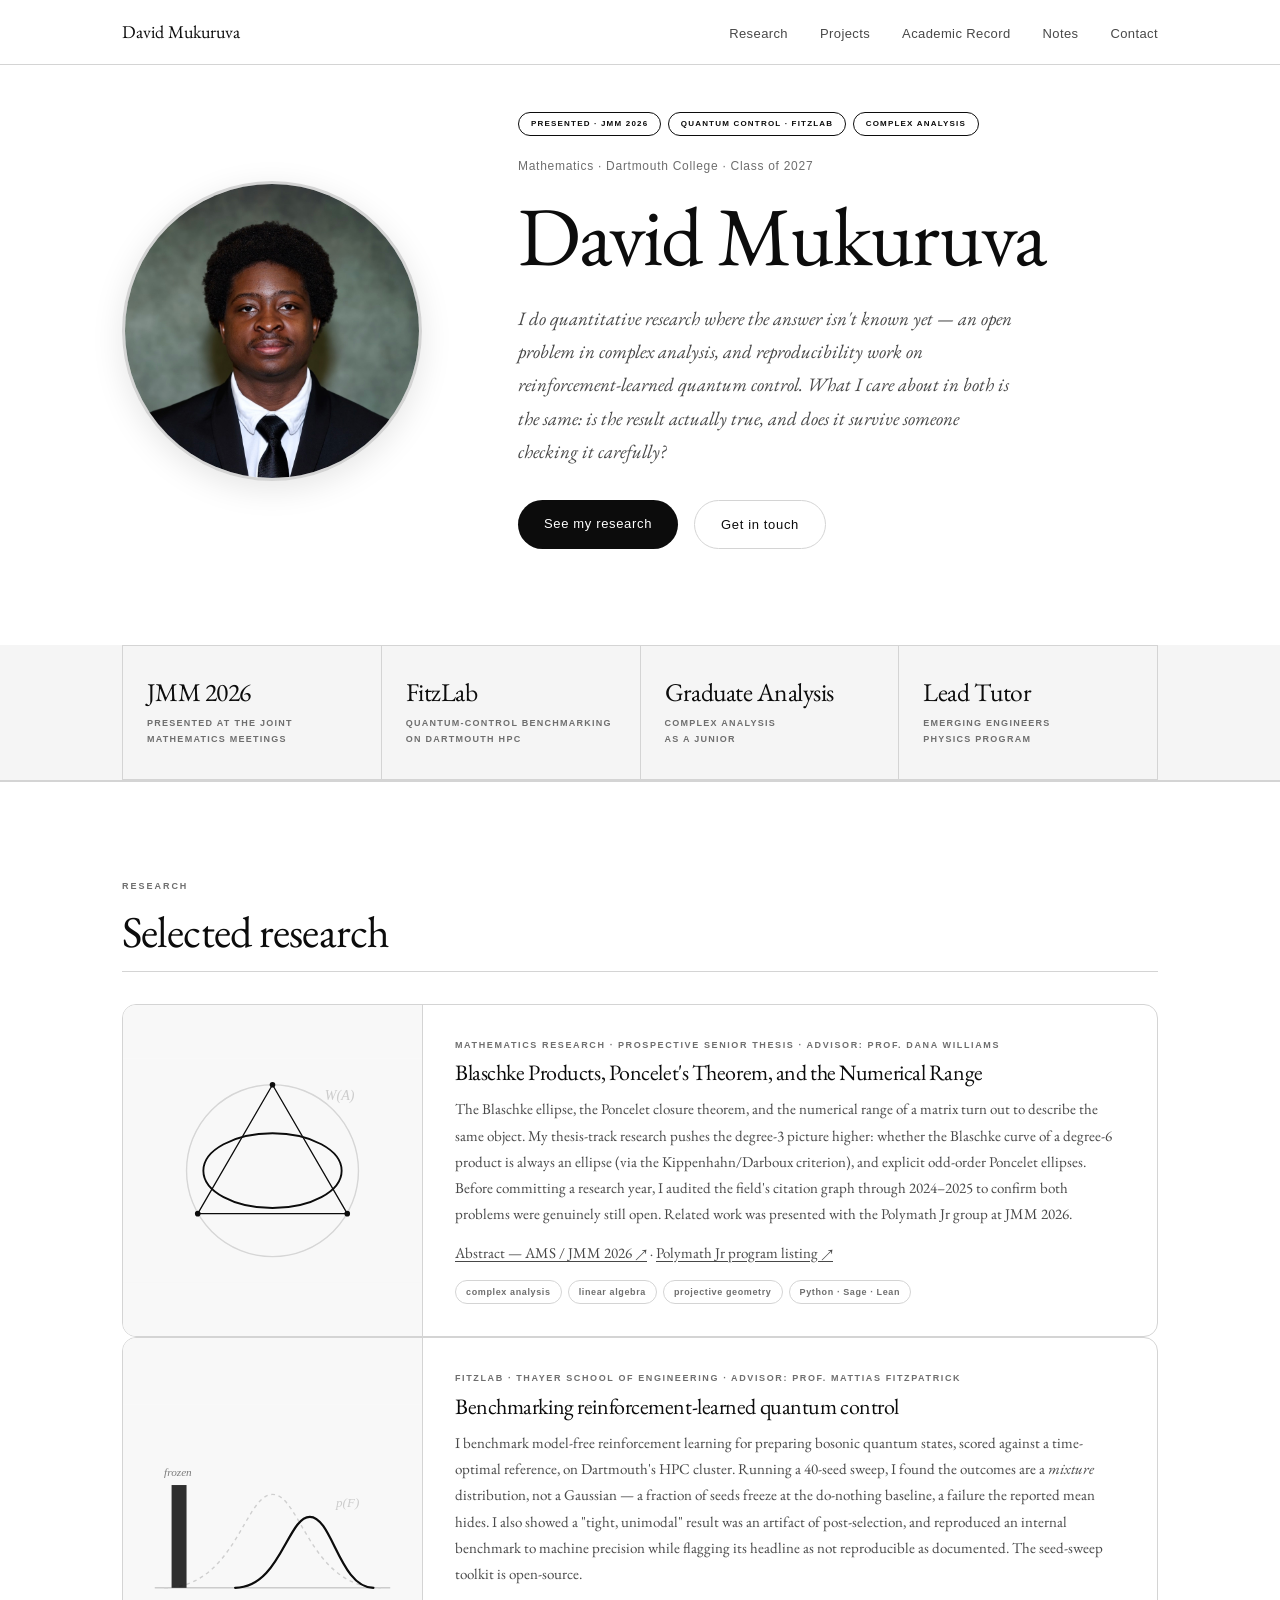
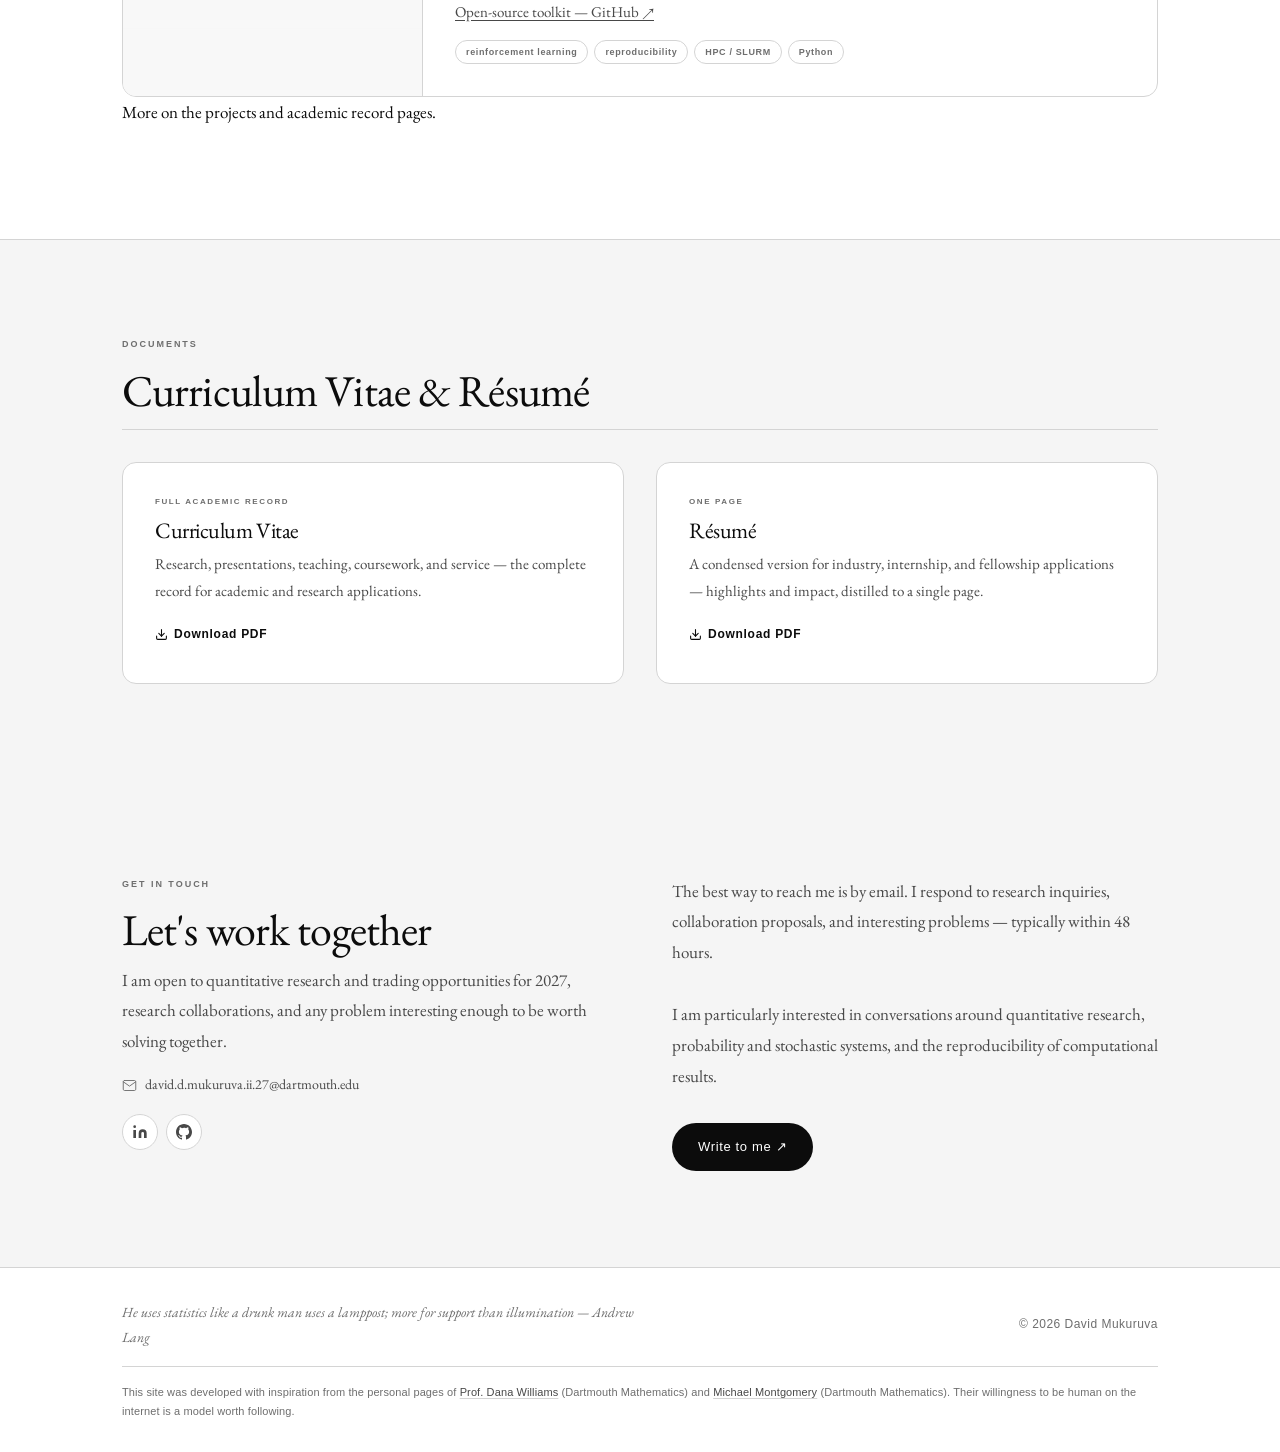
==== commit 13faedb7: "Reorganize site: lean landing (hero + high-impact research + docs + contact); move Projects to proje" ====
--- a/index.html
+++ b/index.html
@@ -53,9 +53,8 @@
     </button>
     <nav class="nav" id="nav">
       <ul class="nav-list">
-        <li><a href="#about" class="nav-link">About</a></li>
         <li><a href="#research" class="nav-link">Research</a></li>
-        <li><a href="#projects" class="nav-link">Projects</a></li>
+        <li><a href="projects.html" class="nav-link">Projects</a></li>
         <li><a href="coursework.html" class="nav-link">Academic Record</a></li>
         <li><a href="notes.html" class="nav-link">Notes</a></li>
         <li><a href="#contact" class="nav-link">Contact</a></li>
@@ -76,9 +75,8 @@
       <div class="hero-content">
         <div class="hero-badges">
           <span class="hero-badge">Presented · JMM 2026</span>
+          <span class="hero-badge">Quantum Control · FitzLab</span>
           <span class="hero-badge">Complex Analysis</span>
-          <span class="hero-badge">Quantum Control · FitzLab</span>
-          <span class="hero-badge">Emerging Engineers · Lead Tutor</span>
         </div>
         <p class="hero-tagline">Mathematics · Dartmouth College · Class of 2027</p>
         <h1>David Mukuruva</h1>
@@ -86,7 +84,7 @@
           I do quantitative research where the answer isn't known yet — an open problem in complex analysis, and reproducibility work on reinforcement-learned quantum control. What I care about in both is the same: is the result actually true, and does it survive someone checking it carefully?
         </p>
         <div class="btn-group">
-          <a href="#projects" class="btn btn-primary">View my work</a>
+          <a href="#research" class="btn btn-primary">See my research</a>
           <a href="#contact" class="btn btn-secondary">Get in touch</a>
         </div>
       </div>
@@ -118,43 +116,7 @@
   </div>
 </div>
 
-<!-- About -->
-<section class="about" id="about">
-  <div class="container">
-    <span class="section-label" data-animate>About</span>
-    <h2 class="section-title" data-animate style="--anim-delay: 0.05s">Rigor, and the Search for Pattern</h2>
-    <blockquote class="pullquote" data-animate style="--anim-delay: 0.1s">
-      A result isn't finished when it's stated — it's finished when it survives someone checking it carefully. I'm drawn to problems where that check is the hard part.
-    </blockquote>
-    <div class="about-body">
-      <div class="about-prose" data-animate style="--anim-delay: 0.15s">
-        <p>My coursework has reached graduate complex analysis alongside honors probability and real analysis. The same instinct runs through my research: I'm drawn to problems where the answer isn't settled, and to the unglamorous work of checking whether a claimed answer holds up.</p>
-        <p>For my thesis-track research I'm attacking two open problems on finite Blaschke products and inscribed ellipses — but only after auditing the literature to confirm nobody had quietly solved them first. In the Fitzpatrick Lab I benchmark reinforcement-learned quantum control on Dartmouth's HPC cluster, where my contribution has been to distrust the summary statistics: I showed the outcomes are a mixture rather than a bell curve, and that a "clean" group result was an artifact of how the data was conditioned.</p>
-        <p>Teaching is an extension of the same work. As a Physics TA and lead tutor for Dartmouth's Emerging Engineers program, I try to be the instructor I needed when I was first learning — one who insists that understanding is possible, not just memorization.</p>
-      </div>
-      <div class="skills-grid" data-animate style="--anim-delay: 0.2s">
-        <div class="skill-item">
-          <div class="skill-label">Languages</div>
-          <div class="skill-value">Python (NumPy/SciPy) · Sage · Lean 4 · R · C</div>
-        </div>
-        <div class="skill-item">
-          <div class="skill-label">Quantitative</div>
-          <div class="skill-value">Probability · Linear algebra · Numerical methods · Stochastic optimization</div>
-        </div>
-        <div class="skill-item">
-          <div class="skill-label">Research practice</div>
-          <div class="skill-value">Reproducibility · Experiment design · SLURM / HPC · Git</div>
-        </div>
-        <div class="skill-item">
-          <div class="skill-label">Activities</div>
-          <div class="skill-value">Physics TA · DEE Lead Tutor · Archery · Chess</div>
-        </div>
-      </div>
-    </div>
-  </div>
-</section>
-
-<!-- Research -->
+<!-- Research — the high-impact work; fuller record on the Academic Record page -->
 <section class="research" id="research">
   <div class="container">
     <span class="section-label" data-animate>Research</span>
@@ -228,128 +190,14 @@
         </div>
       </div>
     </article>
-  </div>
-</section>
-
-<!-- Projects — SVG animated card visuals -->
-<section class="projects" id="projects">
-  <div class="container">
-    <span class="section-label" data-animate>Projects</span>
-    <h2 class="section-title" data-animate style="--anim-delay: 0.05s">What I have built</h2>
-    <div class="work-grid">
-
-      <!-- Aleph-Nought: animated function curve on coordinate axes -->
-      <article class="work-card" data-animate style="--anim-delay: 0s">
-        <div class="work-image">
-          <svg viewBox="0 0 320 180" xmlns="http://www.w3.org/2000/svg" aria-hidden="true">
-            <rect width="320" height="180" fill="#f9f9f9"/>
-            <!-- Fine grid -->
-            <line x1="0" y1="45" x2="320" y2="45" stroke="#ebebeb" stroke-width="1"/>
-            <line x1="0" y1="90" x2="320" y2="90" stroke="#ddd" stroke-width="1"/>
-            <line x1="0" y1="135" x2="320" y2="135" stroke="#ebebeb" stroke-width="1"/>
-            <line x1="80" y1="0" x2="80" y2="180" stroke="#ebebeb" stroke-width="1"/>
-            <line x1="160" y1="0" x2="160" y2="180" stroke="#ddd" stroke-width="1"/>
-            <line x1="240" y1="0" x2="240" y2="180" stroke="#ebebeb" stroke-width="1"/>
-            <!-- Axes -->
-            <line x1="30" y1="155" x2="295" y2="155" stroke="#bbb" stroke-width="1.5"/>
-            <line x1="50" y1="170" x2="50" y2="20" stroke="#bbb" stroke-width="1.5"/>
-            <!-- Arrow heads -->
-            <polygon points="295,152 303,155 295,158" fill="#bbb"/>
-            <polygon points="47,20 50,12 53,20" fill="#bbb"/>
-            <!-- Animated curve: polynomial/sinusoidal blend -->
-            <path d="M 55,145 C 90,140 110,50 160,95 C 205,135 235,45 285,40"
-                  fill="none" stroke="#0c0c0c" stroke-width="2.5"
-                  stroke-linecap="round"
-                  class="card-curve"/>
-            <!-- Dot at end -->
-            <circle cx="285" cy="40" r="4" fill="#0c0c0c" class="card-curve-dot"/>
-            <!-- f(x) label -->
-            <text x="258" y="34" font-family="Georgia,serif" font-size="14" fill="#0c0c0c" font-style="italic" class="card-curve-dot">f (x)</text>
-          </svg>
-        </div>
-        <div class="work-info">
-          <span class="work-category">live · in active development</span>
-          <h3><a href="https://www.aleph-nought.com" target="_blank" rel="noopener">Aleph-Nought Learning Platform ↗</a></h3>
-          <p>A full-stack platform I built, with content covering six Dartmouth math and physics course syllabi. Its core is a symbolic exercise engine that parses and evaluates free-form mathematical expressions for automated grading, fed by a content pipeline I built (Manim-animated lectures, transcribed TA audio). Full-stack: Next.js, FastAPI, PostgreSQL, deployed to production.</p>
-          <div class="tags">
-            <span class="tag">Next.js</span>
-            <span class="tag">FastAPI</span>
-            <span class="tag">PostgreSQL</span>
-            <span class="tag">Manim</span>
-            <span class="tag">SymPy</span>
-          </div>
-        </div>
-      </article>
-
-      <!-- Qublitz: animated scrolling waveform (quantum oscillation) -->
-      <article class="work-card" data-animate style="--anim-delay: 0.1s">
-        <div class="work-image">
-          <svg viewBox="0 0 320 180" xmlns="http://www.w3.org/2000/svg" overflow="hidden" aria-hidden="true">
-            <rect width="320" height="180" fill="#f8f8f8"/>
-            <!-- Baseline -->
-            <line x1="0" y1="90" x2="320" y2="90" stroke="#e8e8e8" stroke-width="1"/>
-            <!-- Moving primary wave: period 88px, starts left of view -->
-            <g class="card-wave">
-              <path d="M-176,90 C-154,46 -132,134 -110,90 C-88,46 -66,134 -44,90 C-22,46 0,134 22,90 C44,46 66,134 88,90 C110,46 132,134 154,90 C176,46 198,134 220,90 C242,46 264,134 286,90 C308,46 330,134 352,90 C374,46 396,134 418,90 C440,46 462,134 484,90"
-                    fill="none" stroke="#0c0c0c" stroke-width="2.5" stroke-linecap="round"/>
-            </g>
-            <!-- Phase-shifted fainter second wave -->
-            <g class="card-wave-soft">
-              <path d="M-176,90 C-154,62 -132,118 -110,90 C-88,62 -66,118 -44,90 C-22,62 0,118 22,90 C44,62 66,118 88,90 C110,62 132,118 154,90 C176,62 198,118 220,90 C242,62 264,118 286,90 C308,62 330,118 352,90 C374,62 396,118 418,90 C440,62 462,118 484,90"
-                    fill="none" stroke="#bbb" stroke-width="1.5" stroke-linecap="round"/>
-            </g>
-            <!-- |ψ⟩ label -->
-            <text x="262" y="32" font-family="Georgia,serif" font-size="22" fill="rgba(0,0,0,0.12)" font-style="italic">|ψ⟩</text>
-          </svg>
-        </div>
-        <div class="work-info">
-          <span class="work-category">Fitzpatrick Lab project · my contribution</span>
-          <h3>Qublitz — Virtual Qubit Simulator</h3>
-          <p>A browser-based quantum lab — Bloch-sphere visualization, microwave-pulse simulation, IQ mixing — built within the Fitzpatrick Lab. My contribution was the QuBlitz Arena game — its mechanics and play — and the physics engine beneath it: I implemented and unit-tested the underlying quantum mechanics (phase interference, Bell-pair entanglement) against a passing automated test suite, so the simulation stays numerically honest.</p>
-          <div class="tags">
-            <span class="tag">QuTiP</span>
-            <span class="tag">Streamlit</span>
-            <span class="tag">Plotly</span>
-            <span class="tag">quantum computing</span>
-          </div>
-          <p class="work-links"><a href="https://github.com/dmukuruva-creator/Qublitz_Draft" target="_blank" rel="noopener">My contribution ↗</a> · <a href="https://github.com/mvwf/qublitz" target="_blank" rel="noopener">Main repository ↗</a></p>
-        </div>
-      </article>
-
-      <!-- Studium: local-first / security shield motif -->
-      <article class="work-card" data-animate style="--anim-delay: 0.2s">
-        <div class="work-image">
-          <svg viewBox="0 0 320 180" xmlns="http://www.w3.org/2000/svg" aria-hidden="true">
-            <rect width="320" height="180" fill="#f9f9f9"/>
-            <g transform="translate(160,90)">
-              <!-- shield -->
-              <path d="M0,-52 C 22,-40 40,-38 46,-36 C 46,-4 34,32 0,52 C -34,32 -46,-4 -46,-36 C -40,-38 -22,-40 0,-52 Z"
-                    fill="none" stroke="#0c0c0c" stroke-width="2"/>
-              <!-- check inside -->
-              <path d="M -20,-2 L -6,14 L 22,-22" fill="none" stroke="#0c0c0c" stroke-width="2.6"
-                    stroke-linecap="round" stroke-linejoin="round" class="card-curve"/>
-            </g>
-            <text x="228" y="46" font-family="Georgia,serif" font-size="13" fill="rgba(0,0,0,0.16)" font-style="italic">local</text>
-          </svg>
-        </div>
-        <div class="work-info">
-          <span class="work-category">in progress</span>
-          <h3>Studium</h3>
-          <p>A local-first AI study tool: uploaded PDFs become quizzes, flashcards, and concept maps, with a quantitative drilling module for timed practice. I kept it private by design — API keys in the OS keychain, user data on-device — and hardened the server myself, writing the SSRF and request-body-cap regression tests that gate the network layer.</p>
-          <div class="tags">
-            <span class="tag">TypeScript</span>
-            <span class="tag">local-first</span>
-            <span class="tag">security testing</span>
-            <span class="tag">quant drill</span>
-          </div>
-        </div>
-      </article>
-
-    </div>
-  </div>
-</section>
-
-<!-- Resume & CV Downloads — PDFs staged at assets/ 2026-07-16 (quant résumé + academic CV). -->
+
+    <p class="section-more" data-animate>
+      More on the <a href="projects.html">projects</a> and <a href="coursework.html">academic record</a> pages.
+    </p>
+  </div>
+</section>
+
+<!-- Resume & CV Downloads -->
 <section class="download-section" id="documents">
   <div class="container">
     <span class="section-label" data-animate>Documents</span>
@@ -359,7 +207,7 @@
       <a href="assets/david-mukuruva-cv.pdf" class="download-card" data-animate style="--anim-delay: 0s" download>
         <span class="download-type">Full Academic Record</span>
         <h3>Curriculum Vitae</h3>
-        <p>Research, publications, teaching, coursework, and service — the complete record for academic and research applications.</p>
+        <p>Research, presentations, teaching, coursework, and service — the complete record for academic and research applications.</p>
         <span class="download-cta">
           <svg width="13" height="13" viewBox="0 0 24 24" fill="none" stroke="currentColor" stroke-width="2" stroke-linecap="round" stroke-linejoin="round"><path d="M21 15v4a2 2 0 0 1-2 2H5a2 2 0 0 1-2-2v-4"/><polyline points="7 10 12 15 17 10"/><line x1="12" y1="15" x2="12" y2="3"/></svg>
           Download PDF
@@ -377,17 +225,6 @@
       </a>
 
     </div>
-  </div>
-</section>
-
-<!-- Notes teaser — a little personality, and a path into the Notes page -->
-<section class="notes-teaser">
-  <div class="container">
-    <p class="notes-teaser-text" data-animate>
-      Not everything worth saying fits in a CV. I keep a few
-      <a href="notes.html">notes</a> — on dual-majoring, on shooting recurve, and on
-      teaching introductory mechanics while studying complex analysis.
-    </p>
   </div>
 </section>
 
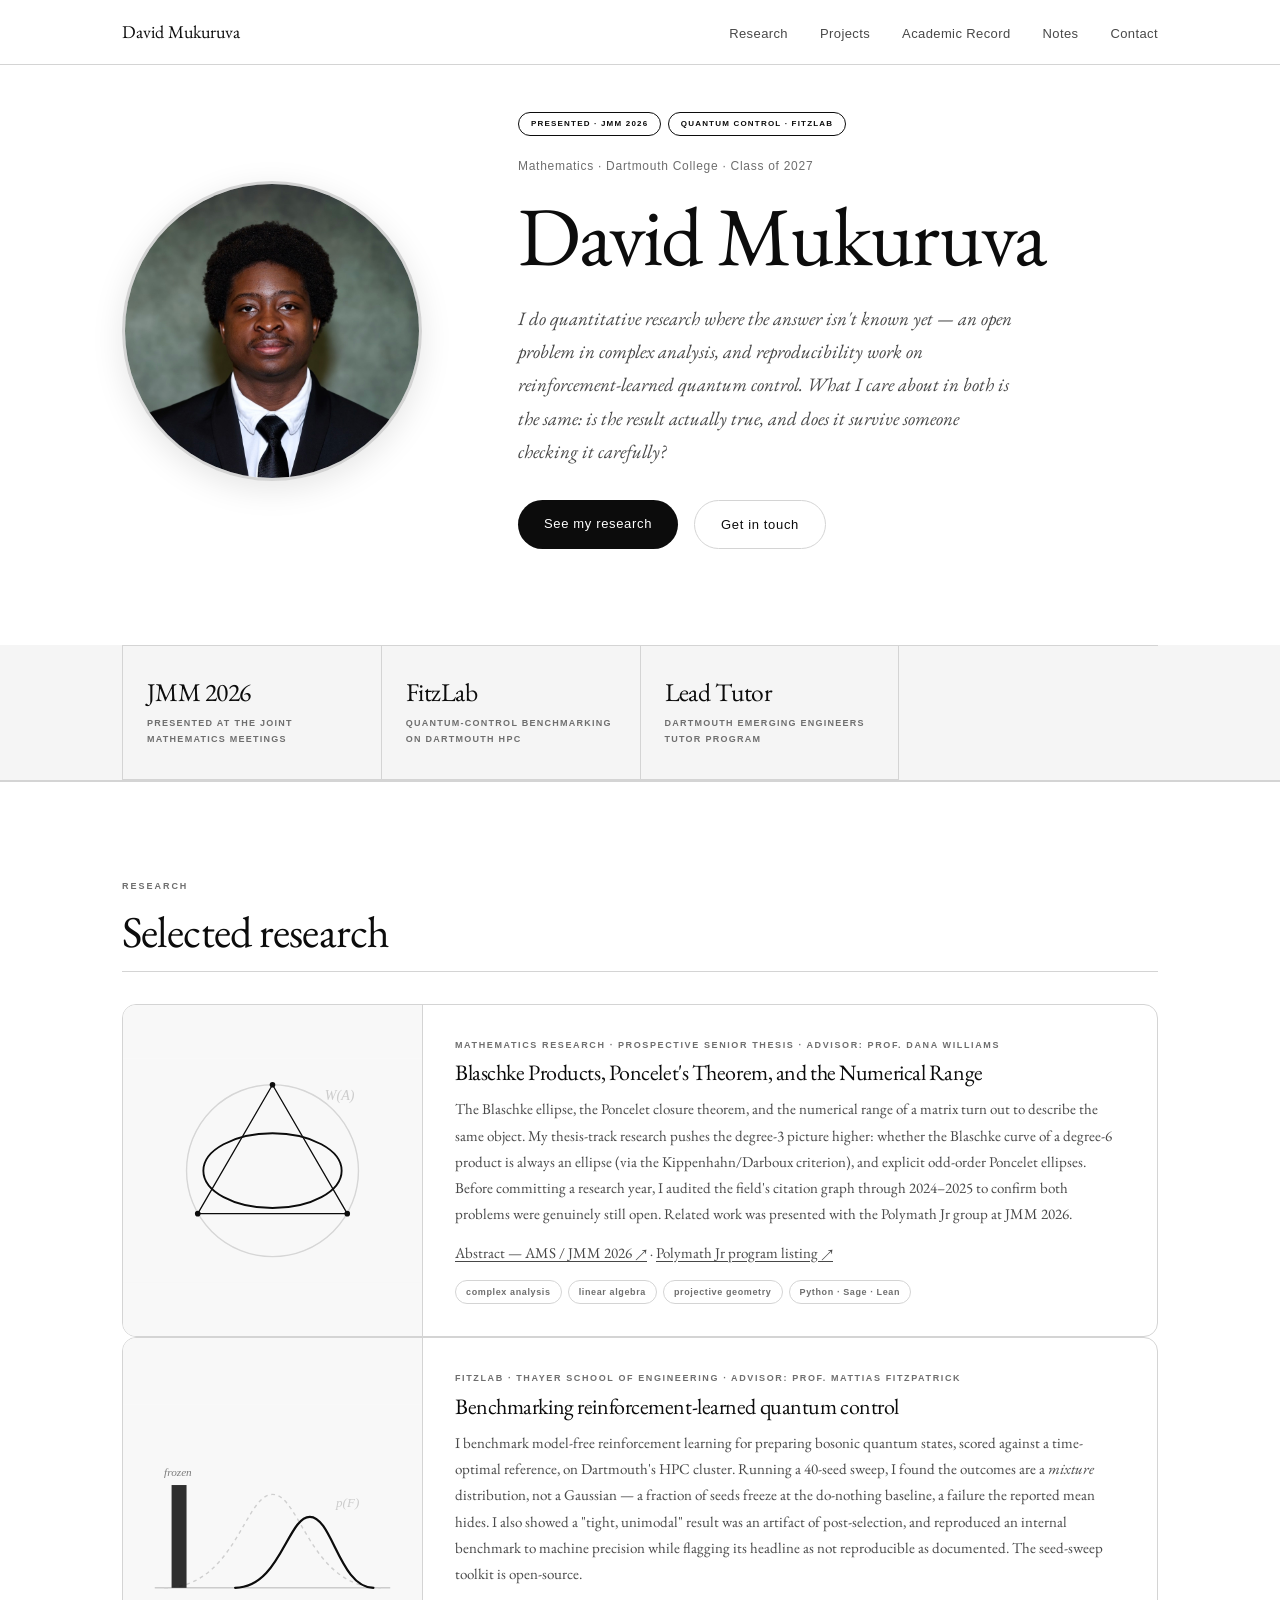
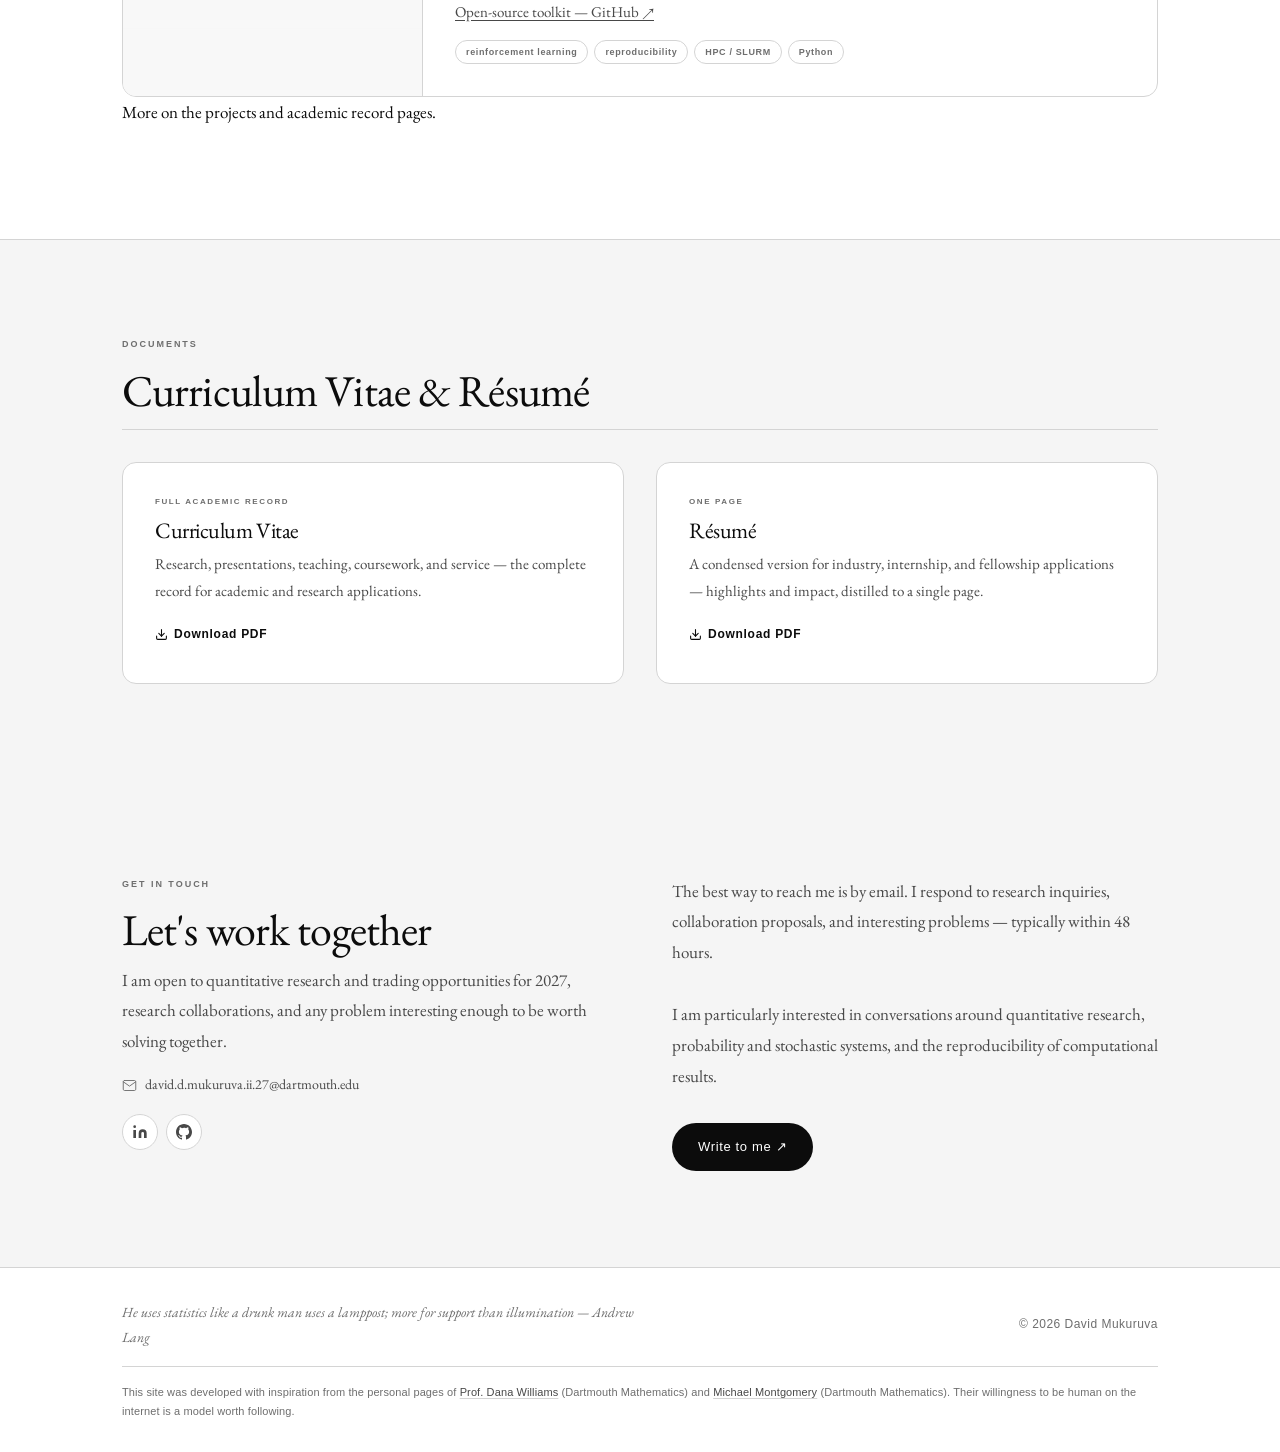
==== commit fa659cbd: "Further de-embellishment and minor changes" ====
--- a/index.html
+++ b/index.html
@@ -76,7 +76,6 @@
         <div class="hero-badges">
           <span class="hero-badge">Presented · JMM 2026</span>
           <span class="hero-badge">Quantum Control · FitzLab</span>
-          <span class="hero-badge">Complex Analysis</span>
         </div>
         <p class="hero-tagline">Mathematics · Dartmouth College · Class of 2027</p>
         <h1>David Mukuruva</h1>
@@ -104,13 +103,9 @@
         <span class="cred-credential">FitzLab</span>
         <span class="cred-label">Quantum-control benchmarking<br>on Dartmouth HPC</span>
       </div>
-      <div class="cred-item" data-animate style="--anim-delay: 0.16s">
-        <span class="cred-credential">Graduate Analysis</span>
-        <span class="cred-label">Complex analysis<br>as a junior</span>
-      </div>
       <div class="cred-item" data-animate style="--anim-delay: 0.24s">
         <span class="cred-credential">Lead Tutor</span>
-        <span class="cred-label">Emerging Engineers<br>physics program</span>
+        <span class="cred-label"> Dartmouth Emerging Engineers<br>Tutor program</span>
       </div>
     </div>
   </div>
